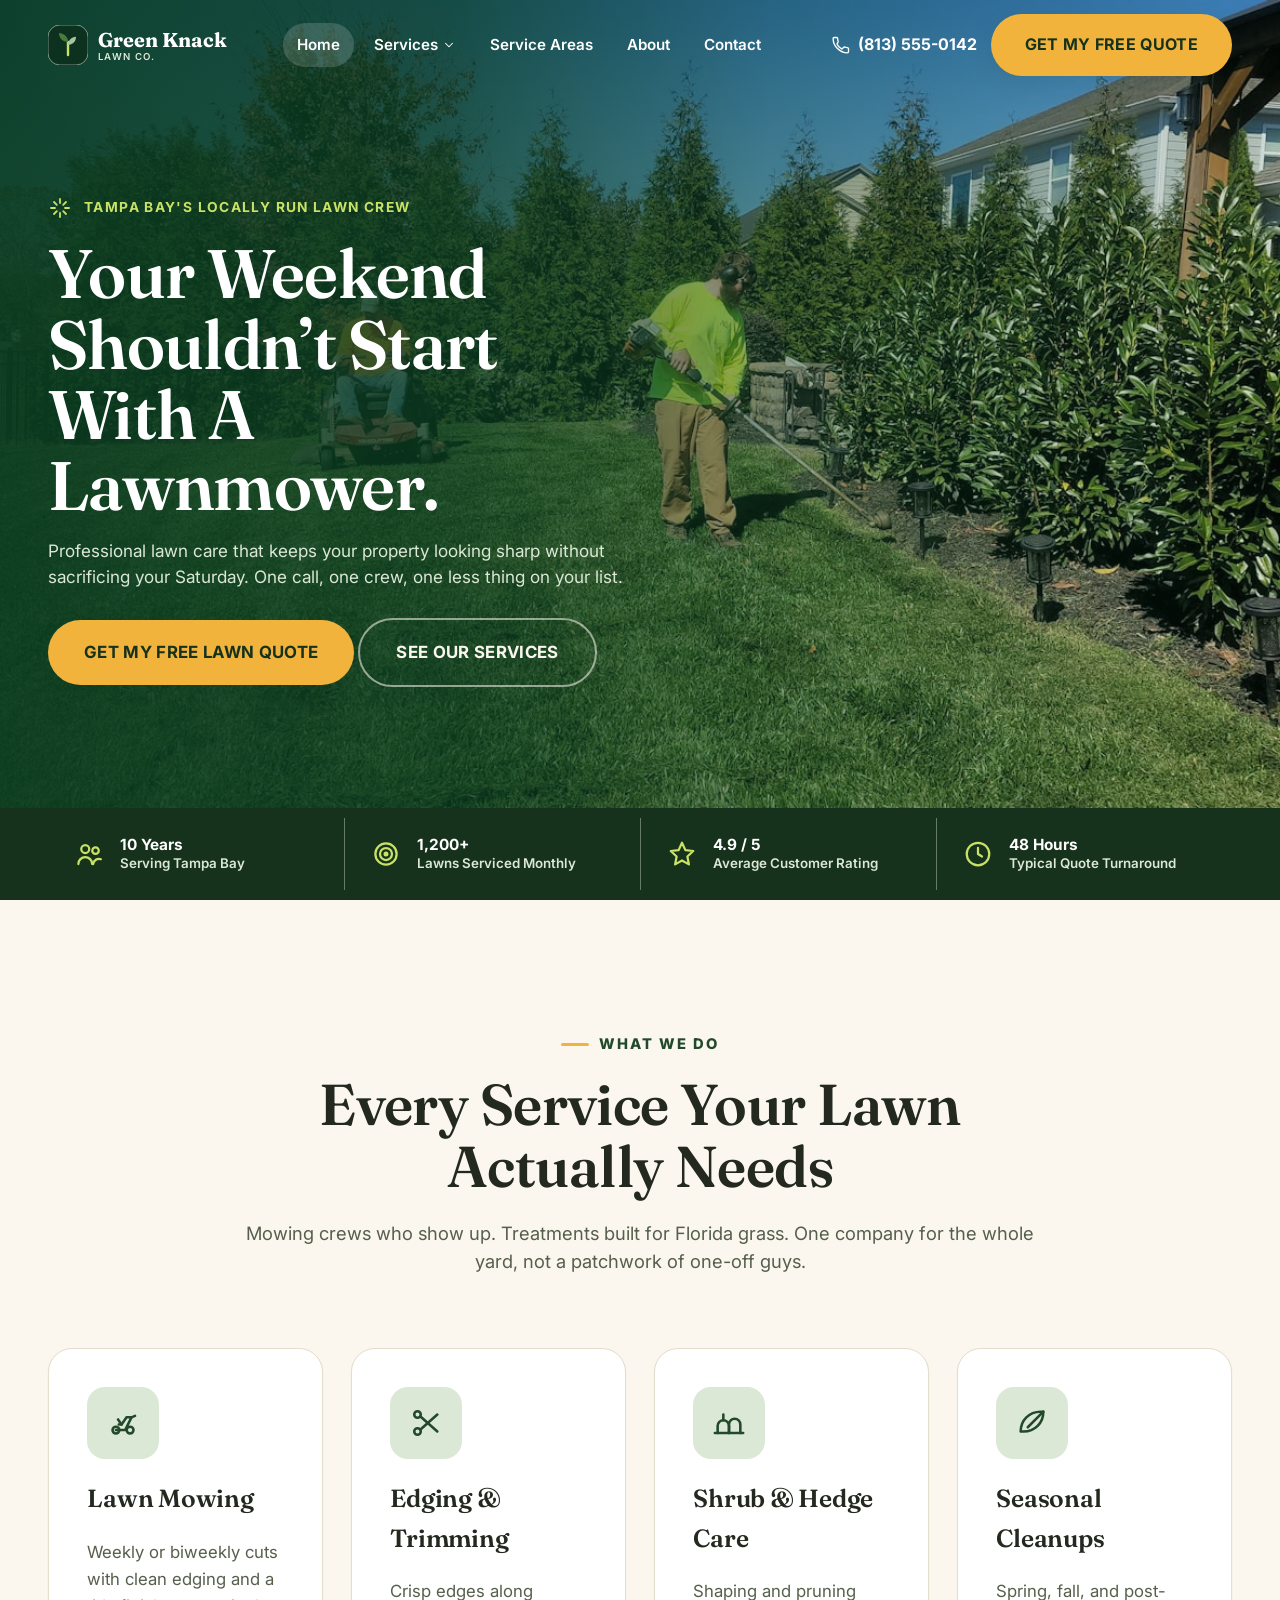
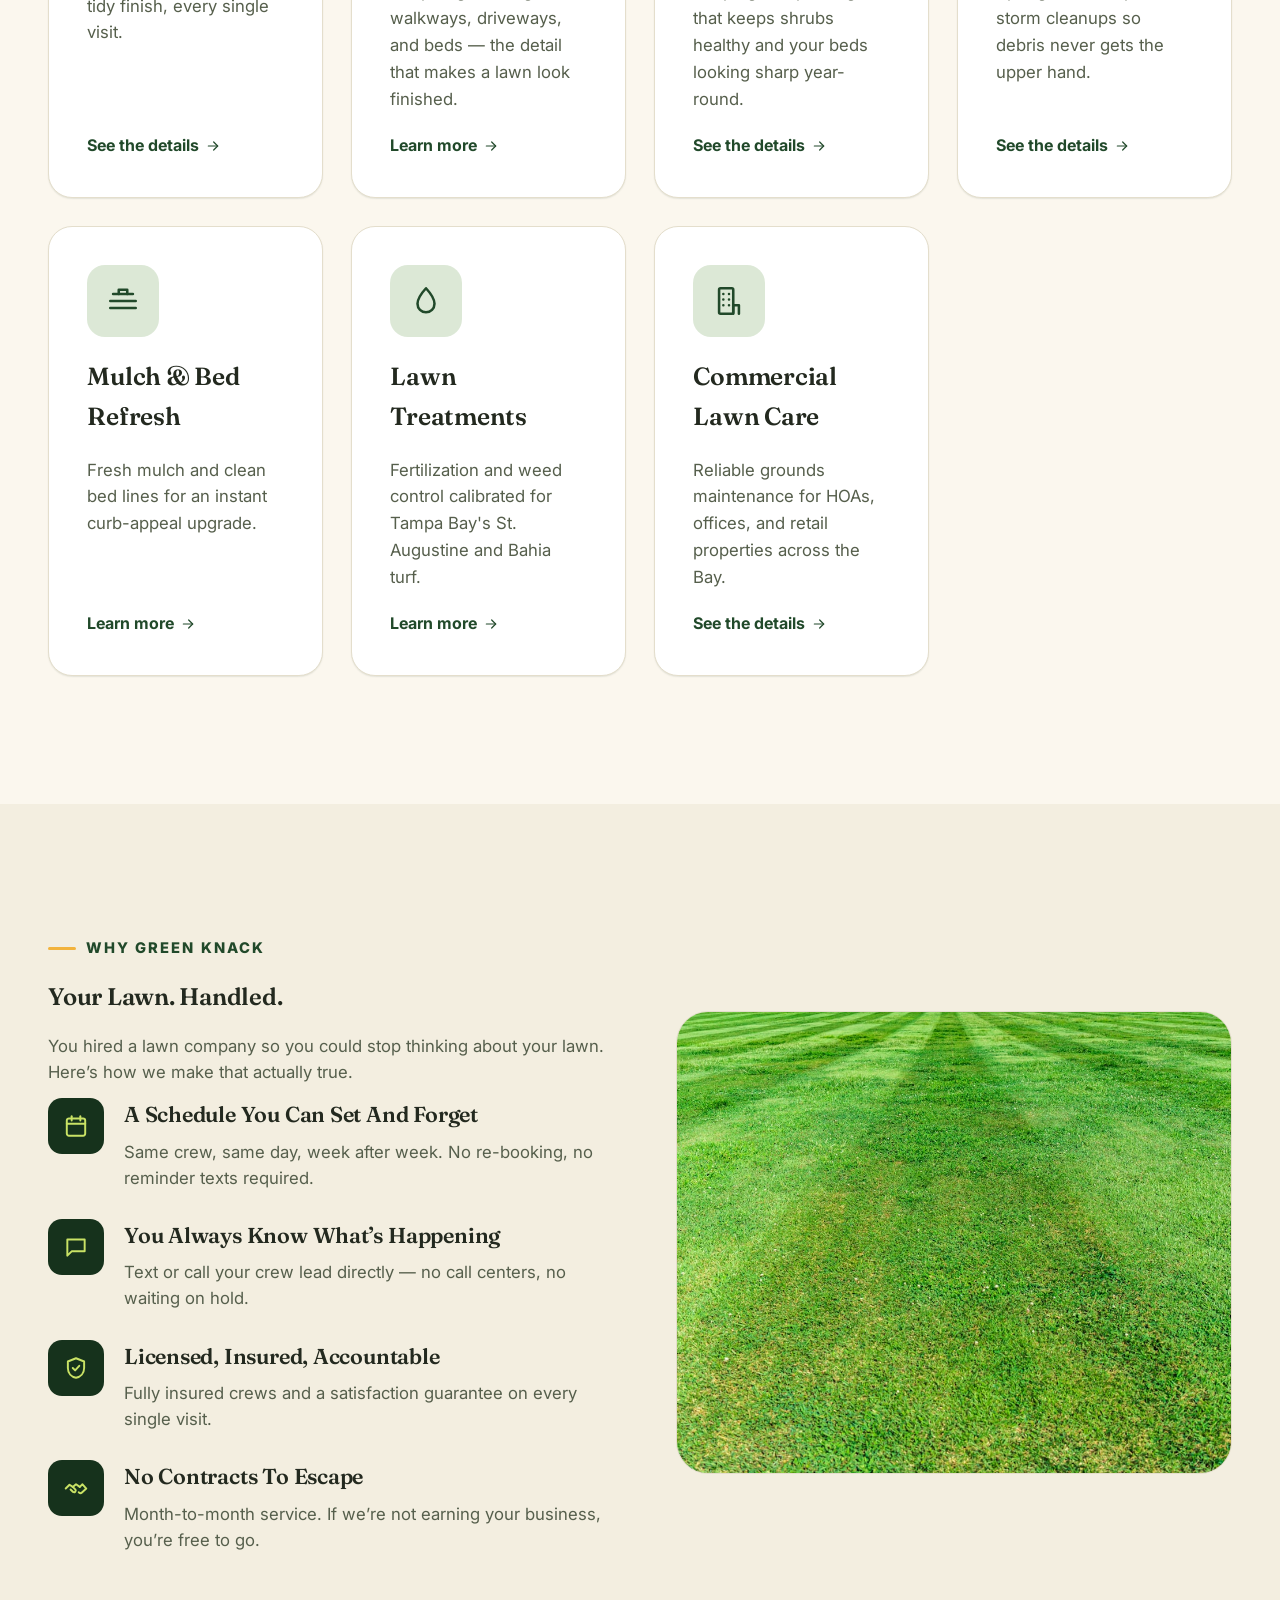
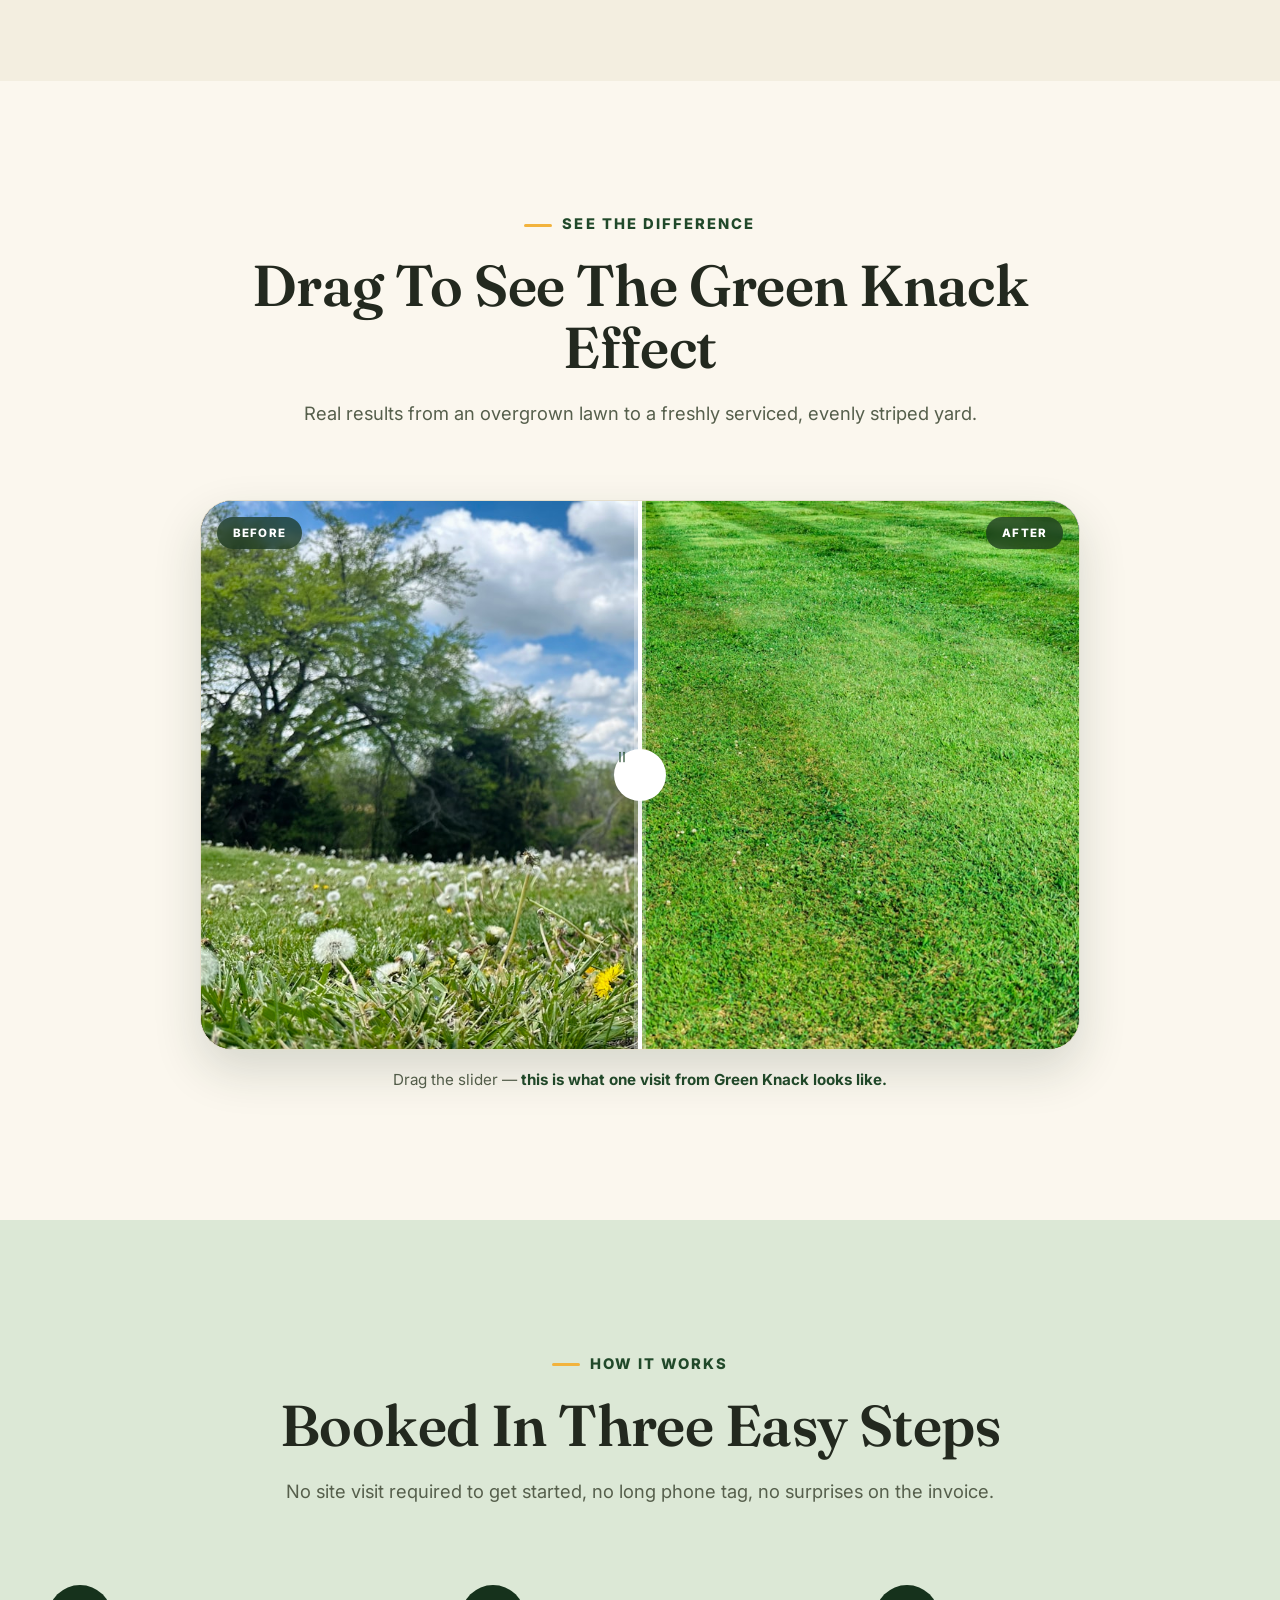
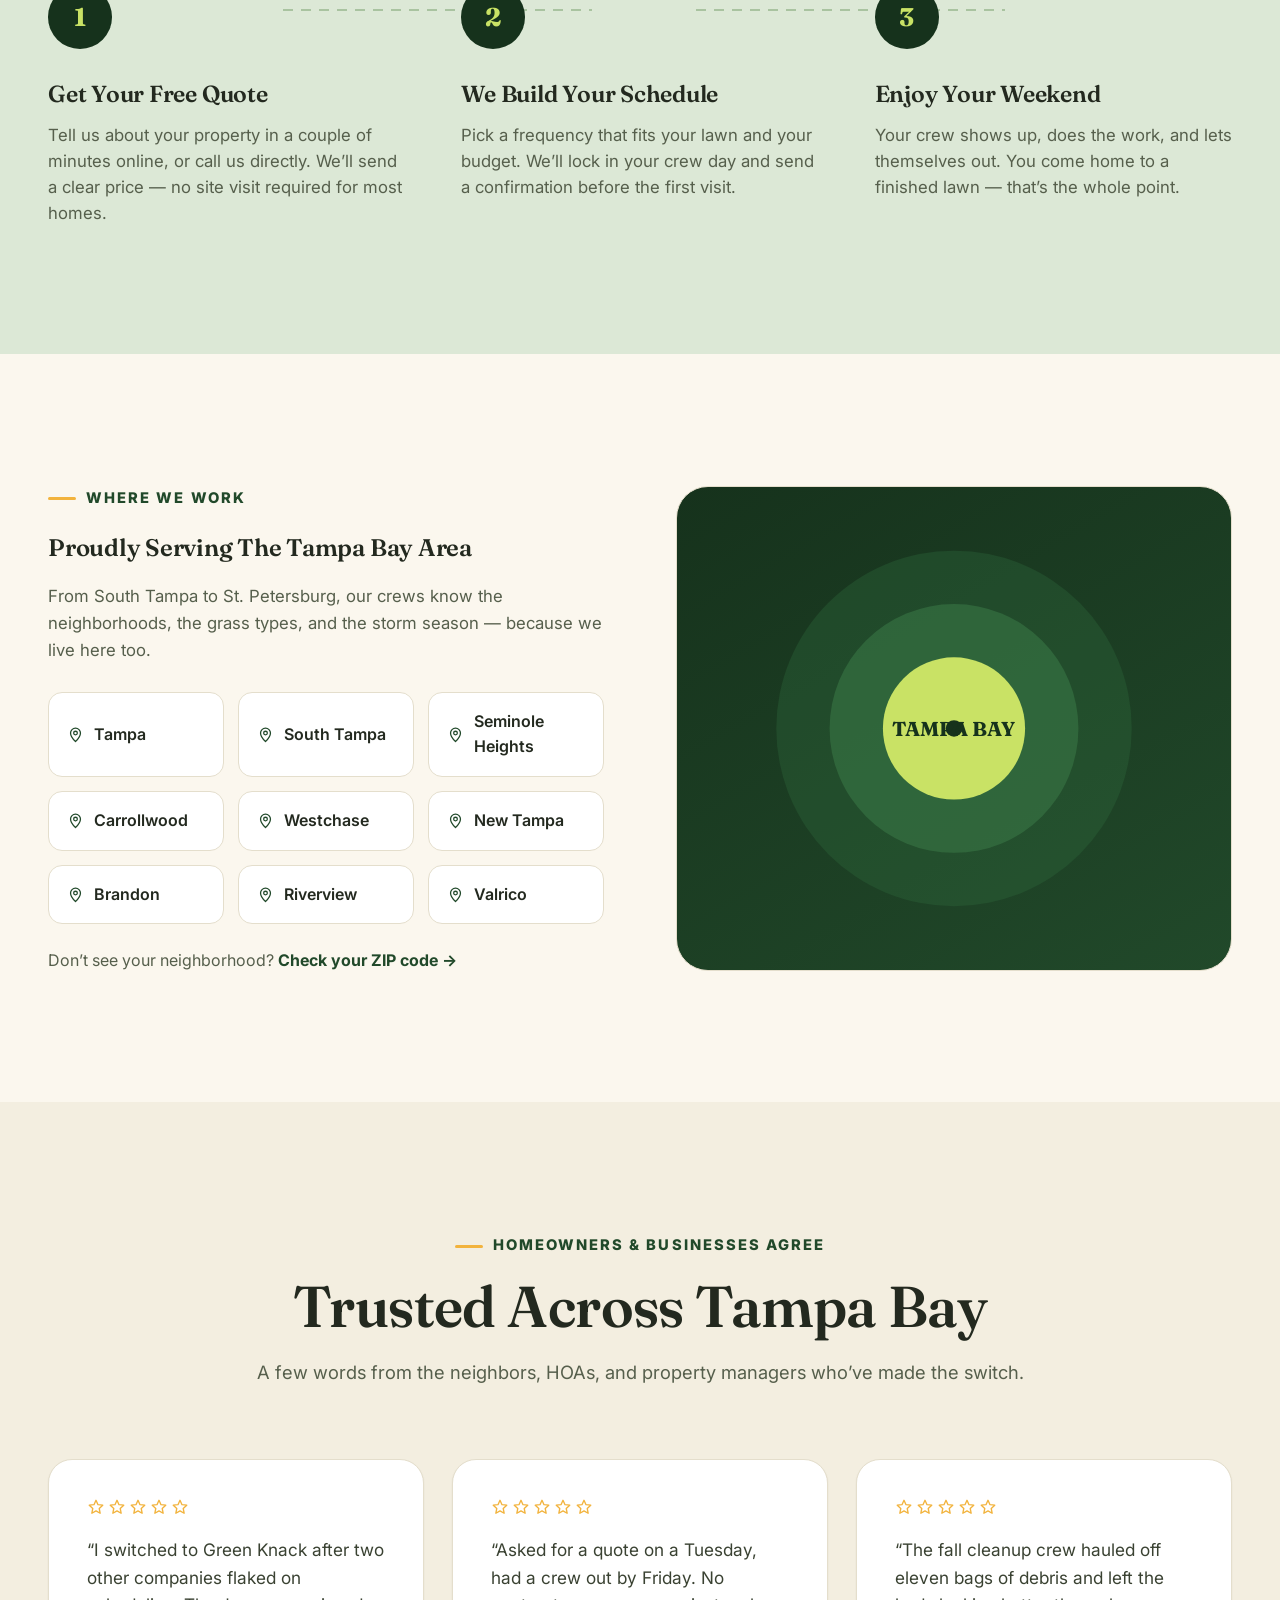
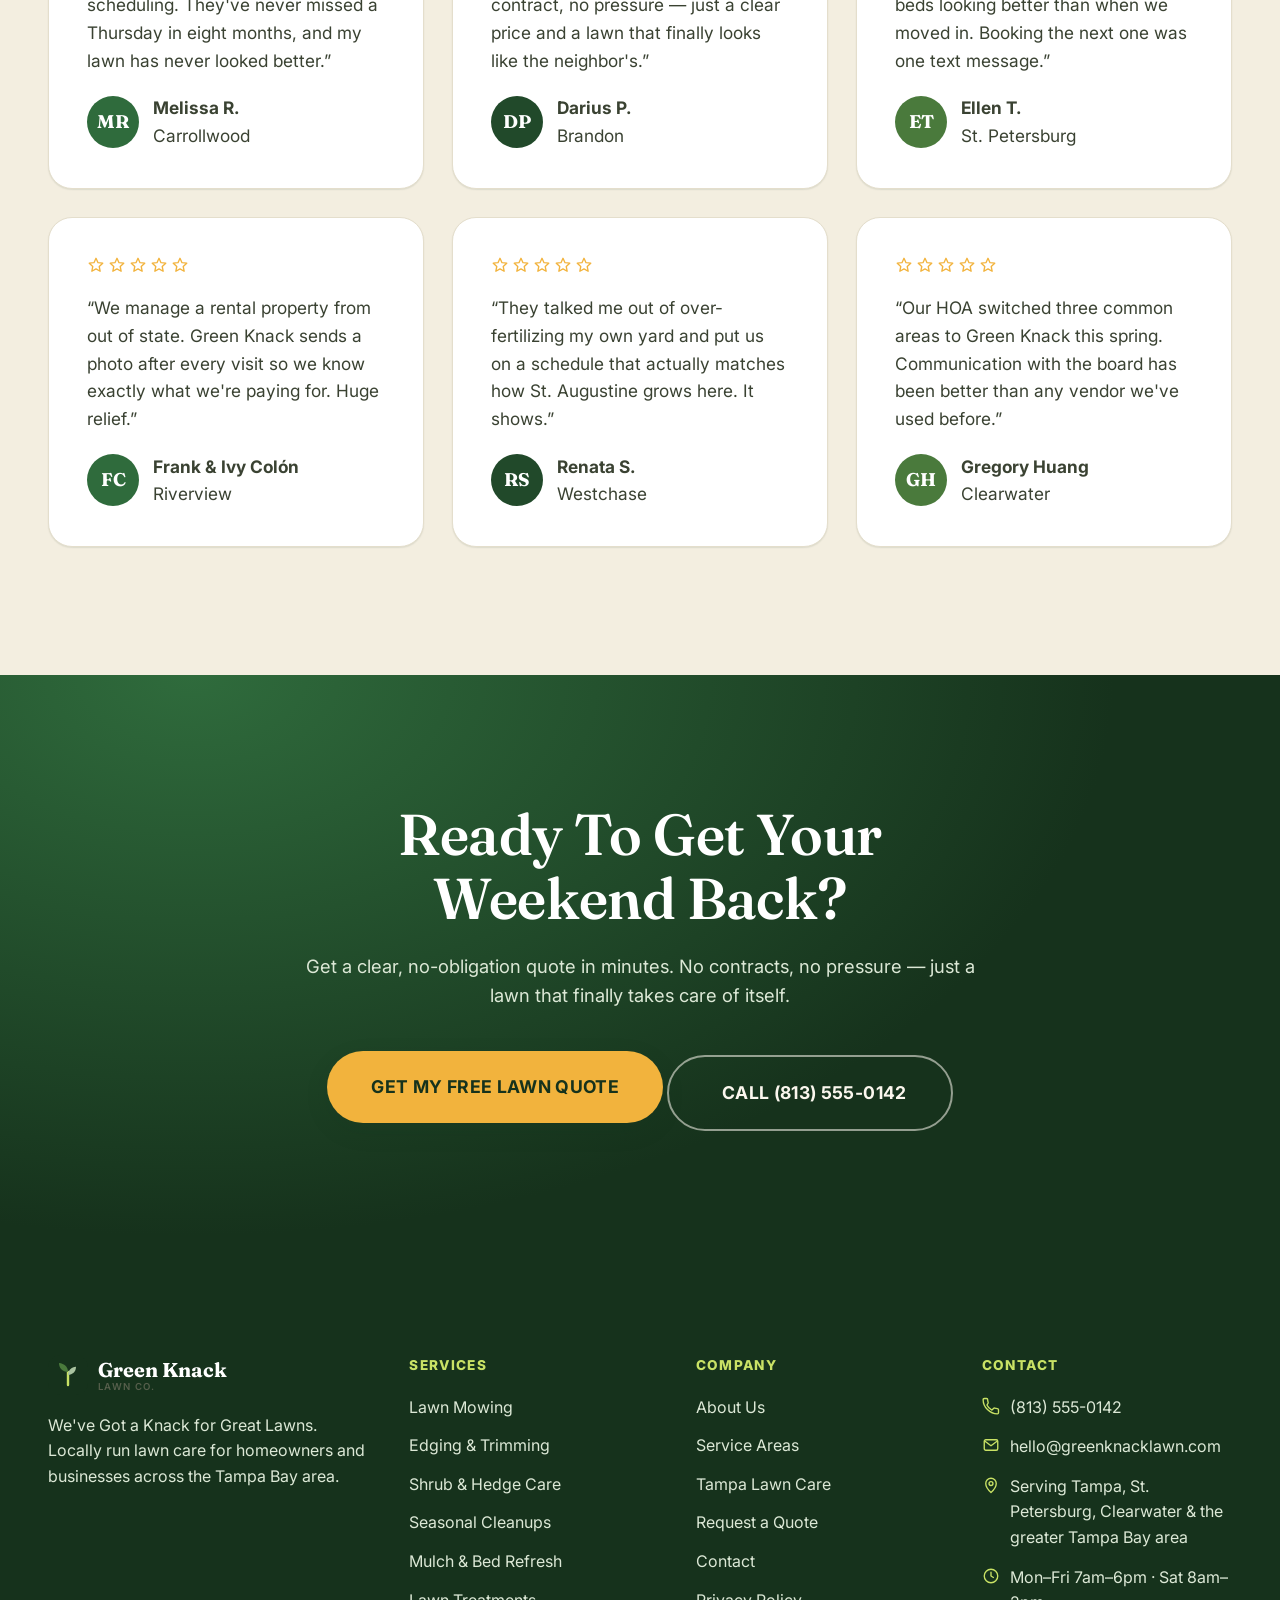
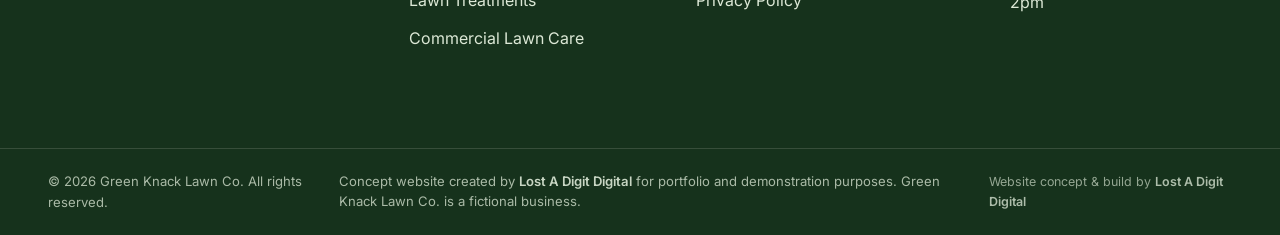
==== index.html @ 2e8d249c "Prepare Green Knack lawn service site for production Co-Authored-By: Claude Sonnet 5 <noreply@anthro" ====
<!doctype html>
<html lang="en">
<head>
<meta charset="UTF-8">
<meta name="viewport" content="width=device-width, initial-scale=1">
<title>Tampa Bay Lawn Care & Mowing Service | Green Knack Lawn Co.</title>
<meta name="description" content="Residential and commercial lawn care in Tampa Bay. Weekly mowing, hedge care, seasonal cleanups, and lawn treatments with no long-term contracts. Get a free quote today.">
<link rel="canonical" href="https://lawn-service.lostadigitdigital.com/">
<meta name="robots" content="index,follow">
<meta property="og:type" content="website">
<meta property="og:site_name" content="Green Knack Lawn Co.">
<meta property="og:title" content="Tampa Bay Lawn Care & Mowing Service | Green Knack Lawn Co.">
<meta property="og:description" content="Residential and commercial lawn care in Tampa Bay. Weekly mowing, hedge care, seasonal cleanups, and lawn treatments with no long-term contracts. Get a free quote today.">
<meta property="og:url" content="https://lawn-service.lostadigitdigital.com/">
<meta property="og:image" content="https://lawn-service.lostadigitdigital.com/images/og-cover.jpg">
<meta name="twitter:card" content="summary_large_image">
<meta name="twitter:title" content="Tampa Bay Lawn Care & Mowing Service | Green Knack Lawn Co.">
<meta name="twitter:description" content="Residential and commercial lawn care in Tampa Bay. Weekly mowing, hedge care, seasonal cleanups, and lawn treatments with no long-term contracts. Get a free quote today.">
<meta name="twitter:image" content="https://lawn-service.lostadigitdigital.com/images/og-cover.jpg">
<meta name="theme-color" content="#16321C">
<link rel="icon" href="/favicon.svg" type="image/svg+xml">
<link rel="apple-touch-icon" href="/images/apple-touch-icon.png">
<link rel="manifest" href="/manifest.json">
<link rel="preconnect" href="https://fonts.googleapis.com">
<link rel="preconnect" href="https://fonts.gstatic.com" crossorigin>
<link href="https://fonts.googleapis.com/css2?family=Fraunces:wght@500;600;700&family=Inter:wght@400;500;600;700;800&display=swap" rel="stylesheet">
<link rel="stylesheet" href="/css/styles.css">

<script type="application/ld+json">{"@context": "https://schema.org", "@type": "LocalBusiness", "@id": "https://lawn-service.lostadigitdigital.com/#business", "name": "Green Knack Lawn Co.", "description": "Residential and commercial lawn care serving the greater Tampa Bay, Florida area — mowing, hedge care, seasonal cleanups, and lawn treatments with no long-term contracts.", "url": "https://lawn-service.lostadigitdigital.com/", "telephone": "+18135550142", "email": "hello@greenknacklawn.com", "image": "https://lawn-service.lostadigitdigital.com/images/og-cover.jpg", "priceRange": "$$", "address": {"@type": "PostalAddress", "addressLocality": "Tampa", "addressRegion": "FL", "addressCountry": "US"}, "geo": {"@type": "GeoCoordinates", "latitude": 27.9506, "longitude": -82.4572}, "areaServed": [{"@type": "City", "name": "Tampa"}, {"@type": "City", "name": "South Tampa"}, {"@type": "City", "name": "Seminole Heights"}, {"@type": "City", "name": "Carrollwood"}, {"@type": "City", "name": "Westchase"}, {"@type": "City", "name": "New Tampa"}, {"@type": "City", "name": "Brandon"}, {"@type": "City", "name": "Riverview"}, {"@type": "City", "name": "Valrico"}, {"@type": "City", "name": "St. Petersburg"}, {"@type": "City", "name": "Clearwater"}, {"@type": "City", "name": "Wesley Chapel"}, {"@type": "City", "name": "Dunedin"}, {"@type": "City", "name": "Safety Harbor"}, {"@type": "City", "name": "Temple Terrace"}, {"@type": "City", "name": "Town 'n' Country"}], "openingHoursSpecification": [{"@type": "OpeningHoursSpecification", "dayOfWeek": ["Monday", "Tuesday", "Wednesday", "Thursday", "Friday"], "opens": "07:00", "closes": "18:00"}, {"@type": "OpeningHoursSpecification", "dayOfWeek": ["Saturday"], "opens": "08:00", "closes": "14:00"}], "sameAs": []}</script>
<script type="application/ld+json">{"@context": "https://schema.org", "@type": "FAQPage", "mainEntity": [{"@type": "Question", "name": "Do I have to sign a long-term contract?", "acceptedAnswer": {"@type": "Answer", "text": "No. Green Knack runs month-to-month for every residential plan. You can pause or cancel your service with 14 days' notice — no early-termination fees, no fine print."}}, {"@type": "Question", "name": "What's included in a standard mowing visit?", "acceptedAnswer": {"@type": "Answer", "text": "Every visit includes mowing at the correct height for your grass type, string trimming around obstacles, clean edging along hard surfaces, and blowing clippings off driveways, walkways, and patios before we leave."}}, {"@type": "Question", "name": "How does billing work?", "acceptedAnswer": {"@type": "Answer", "text": "Residential customers are billed monthly to a card or ACH on file, based on the visits completed that month. Commercial accounts can be set up on a standard net-30 invoice — just ask when you request a quote."}}, {"@type": "Question", "name": "What happens if it rains on my scheduled day?", "acceptedAnswer": {"@type": "Answer", "text": "We reschedule to the next available dry day, usually within 24–48 hours, and text you the updated date. You're never charged extra for weather delays."}}, {"@type": "Question", "name": "Do you bring your own equipment?", "acceptedAnswer": {"@type": "Answer", "text": "Yes — every crew runs commercial-grade mowers, trimmers, and blowers. You never need to provide gas, tools, or storage space."}}, {"@type": "Question", "name": "Are you licensed and insured?", "acceptedAnswer": {"@type": "Answer", "text": "Yes. Green Knack Lawn Co. carries general liability coverage and workers' compensation for every crew member, and documentation is available on request for HOAs and property managers."}}, {"@type": "Question", "name": "Which parts of Tampa Bay do you serve?", "acceptedAnswer": {"@type": "Answer", "text": "We currently service Tampa, St. Petersburg, Clearwater, Brandon, Riverview, Valrico, Wesley Chapel, and the surrounding neighborhoods. Enter your ZIP code on our service area page to check your address."}}, {"@type": "Question", "name": "Can I book a one-time cleanup without ongoing service?", "acceptedAnswer": {"@type": "Answer", "text": "Absolutely. Seasonal and storm cleanups are available as standalone visits — no recurring commitment required."}}]}</script>
</head>
<body class="has-sticky-cta">

<a class="skip-link" href="#main">Skip to main content</a>
<header class="site-header">
  <div class="container site-header__inner">
    <a class="brand" href="/">
      <svg class="brand__mark" viewBox="0 0 40 40" fill="none" aria-hidden="true"><rect width="40" height="40" rx="12" fill="#16321C"/><path d="M20 30V17" stroke="#C9E265" stroke-width="2.4" stroke-linecap="round"/><path d="M20 17c0-5.2-3.6-8.4-9-9 0 5.6 3.8 8.6 9 9Z" fill="#4A7A3C"/><path d="M20 20c0-4.8 3.4-7.7 8-8.3 0 5.1-3.6 7.9-8 8.3Z" fill="#A9C3A0"/></svg>
      <span class="brand__name">Green Knack<small>Lawn Co.</small></span>
    </a>
    <nav class="main-nav" aria-label="Primary">
      <ul><li><a class="nav-link" href="/" aria-current="page">Home</a></li><li class="has-dropdown"><a class="nav-link" href="/services/">Services <svg viewBox="0 0 24 24" fill="none" stroke="currentColor" stroke-width="1.8" stroke-linecap="round" stroke-linejoin="round" aria-hidden="true"><path d="m6 9 6 6 6-6"/></svg></a><div class="dropdown"><a href="/services/lawn-mowing/"><svg class="svg-mini" viewBox="0 0 24 24" fill="none" stroke="currentColor" stroke-width="1.8" stroke-linecap="round" stroke-linejoin="round" aria-hidden="true"><path d="m9 6 6 6-6 6"/></svg>Lawn Mowing</a><a href="/services/shrub-hedge-care/"><svg class="svg-mini" viewBox="0 0 24 24" fill="none" stroke="currentColor" stroke-width="1.8" stroke-linecap="round" stroke-linejoin="round" aria-hidden="true"><path d="m9 6 6 6-6 6"/></svg>Shrub & Hedge Care</a><a href="/services/seasonal-cleanup/"><svg class="svg-mini" viewBox="0 0 24 24" fill="none" stroke="currentColor" stroke-width="1.8" stroke-linecap="round" stroke-linejoin="round" aria-hidden="true"><path d="m9 6 6 6-6 6"/></svg>Seasonal Cleanups</a><a href="/services/commercial-lawn-care/"><svg class="svg-mini" viewBox="0 0 24 24" fill="none" stroke="currentColor" stroke-width="1.8" stroke-linecap="round" stroke-linejoin="round" aria-hidden="true"><path d="m9 6 6 6-6 6"/></svg>Commercial Lawn Care</a><a class="dropdown-all" href="/services/">All Services <svg viewBox="0 0 24 24" fill="none" stroke="currentColor" stroke-width="1.8" stroke-linecap="round" stroke-linejoin="round" aria-hidden="true"><path d="M5 12h14"/><path d="m13 6 6 6-6 6"/></svg></a></div></li><li><a class="nav-link" href="/service-areas/">Service Areas</a></li><li><a class="nav-link" href="/about/">About</a></li><li><a class="nav-link" href="/contact/">Contact</a></li></ul>
    </nav>
    <div class="header-cta">
      <a class="header-phone" href="tel:+18135550142"><svg viewBox="0 0 24 24" fill="none" stroke="currentColor" stroke-width="1.8" stroke-linecap="round" stroke-linejoin="round" aria-hidden="true"><path d="M6.6 10.8a13 13 0 0 0 6.6 6.6l2.2-2.2a1.5 1.5 0 0 1 1.5-.4c1.1.4 2.3.6 3.6.6a1.5 1.5 0 0 1 1.5 1.5V21a1.5 1.5 0 0 1-1.5 1.5C10.6 22.5 1.5 13.4 1.5 3.5A1.5 1.5 0 0 1 3 2h3.1a1.5 1.5 0 0 1 1.5 1.5c0 1.3.2 2.5.6 3.6a1.5 1.5 0 0 1-.4 1.5Z"/></svg> (813) 555-0142</a>
      <a class="btn btn-primary" href="/quote/">Get My Free Quote</a>
    </div>
    <button class="nav-toggle" data-nav-toggle type="button" aria-label="Open menu" aria-expanded="false">
      <svg class="icon-open" viewBox="0 0 24 24" fill="none" stroke="currentColor" stroke-width="1.8" stroke-linecap="round" stroke-linejoin="round" aria-hidden="true"><path d="M4 7h16"/><path d="M4 12h16"/><path d="M4 17h16"/></svg><svg class="icon-close" viewBox="0 0 24 24" fill="none" stroke="currentColor" stroke-width="1.8" stroke-linecap="round" stroke-linejoin="round" aria-hidden="true"><path d="m6 6 12 12"/><path d="m18 6-12 12"/></svg>
    </button>
  </div>
  <div class="mobile-nav" id="mobile-nav">
    <ul>
      <li><a class="nav-link" href="/">Home</a></li>
      <li class="mobile-has-sub">
        <div class="mobile-nav-row">
          <a class="nav-link" href="/services/">Services</a>
          <button class="mobile-sub-toggle" type="button" aria-expanded="false" aria-controls="mobile-sub-services" data-sub-toggle>
            <svg viewBox="0 0 24 24" fill="none" stroke="currentColor" stroke-width="1.8" stroke-linecap="round" stroke-linejoin="round" aria-hidden="true"><path d="m6 9 6 6 6-6"/></svg>
            <span class="visually-hidden">Toggle Services submenu</span>
          </button>
        </div>
        <div class="mobile-sub" id="mobile-sub-services"><div class="mobile-sub__inner"><a href="/services/lawn-mowing/">Lawn Mowing</a><a href="/services/shrub-hedge-care/">Shrub & Hedge Care</a><a href="/services/seasonal-cleanup/">Seasonal Cleanups</a><a href="/services/commercial-lawn-care/">Commercial Lawn Care</a></div></div>
      </li>
      <li><a class="nav-link" href="/service-areas/">Service Areas</a></li>
      <li><a class="nav-link" href="/about/">About</a></li>
      <li><a class="nav-link" href="/contact/">Contact</a></li>
    </ul>
    <div class="mobile-cta">
      <a class="header-phone" href="tel:+18135550142"><svg viewBox="0 0 24 24" fill="none" stroke="currentColor" stroke-width="1.8" stroke-linecap="round" stroke-linejoin="round" aria-hidden="true"><path d="M6.6 10.8a13 13 0 0 0 6.6 6.6l2.2-2.2a1.5 1.5 0 0 1 1.5-.4c1.1.4 2.3.6 3.6.6a1.5 1.5 0 0 1 1.5 1.5V21a1.5 1.5 0 0 1-1.5 1.5C10.6 22.5 1.5 13.4 1.5 3.5A1.5 1.5 0 0 1 3 2h3.1a1.5 1.5 0 0 1 1.5 1.5c0 1.3.2 2.5.6 3.6a1.5 1.5 0 0 1-.4 1.5Z"/></svg> (813) 555-0142</a>
      <a class="btn btn-primary btn-block" href="/quote/">Get My Free Quote</a>
    </div>
  </div>
</header>

<main id="main">

<section class="hero">
  <div class="hero-video-wrap" aria-hidden="true">
    <video class="hero__bg hero-video" autoplay muted loop playsinline preload="metadata" poster="/images/photos/hero-crew.jpg">
      <source src="/videos/lawn-crew-hero.mp4" type="video/mp4">
    </video>
    <img class="hero__bg hero-video-poster" src="/images/photos/hero-crew.jpg" width="1600" height="747" alt="Green Knack crew mowing and trimming a Tampa Bay backyard" loading="eager" fetchpriority="high" decoding="async">
  </div>
  <div class="hero__overlay" aria-hidden="true"></div>
  <div class="hero__content">
      <span class="hero__eyebrow"><svg viewBox="0 0 24 24" fill="none" stroke="currentColor" stroke-width="1.8" stroke-linecap="round" stroke-linejoin="round" aria-hidden="true"><path d="M12 3v4"/><path d="M12 17v4"/><path d="M3 12h4"/><path d="M17 12h4"/><path d="m6 6 2.8 2.8"/><path d="m15.2 15.2 2.8 2.8"/><path d="m18 6-2.8 2.8"/><path d="m8.8 15.2-2.8 2.8"/></svg> Tampa Bay's Locally Run Lawn Crew</span>
      <h1>Your Weekend Shouldn&rsquo;t Start With A Lawnmower.</h1>
      <p class="hero__lede">Professional lawn care that keeps your property looking sharp without sacrificing your Saturday. One call, one crew, one less thing on your list.</p>
      <div class="hero__ctas">
        <a class="btn btn-primary btn-lg" href="/quote/">Get My Free Lawn Quote</a>
        <a class="btn btn-secondary btn-lg" href="/services/">See Our Services</a>
      </div>
      <ul class="hero__trust">
        <li><svg viewBox="0 0 24 24" fill="none" stroke="currentColor" stroke-width="1.8" stroke-linecap="round" stroke-linejoin="round" aria-hidden="true"><circle cx="12" cy="12" r="9"/><path d="m8 12.5 2.7 2.7L16 9.5"/></svg> Local Crews</li>
        <li><svg viewBox="0 0 24 24" fill="none" stroke="currentColor" stroke-width="1.8" stroke-linecap="round" stroke-linejoin="round" aria-hidden="true"><circle cx="12" cy="12" r="9"/><path d="m8 12.5 2.7 2.7L16 9.5"/></svg> Easy Scheduling</li>
        <li><svg viewBox="0 0 24 24" fill="none" stroke="currentColor" stroke-width="1.8" stroke-linecap="round" stroke-linejoin="round" aria-hidden="true"><circle cx="12" cy="12" r="9"/><path d="m8 12.5 2.7 2.7L16 9.5"/></svg> No Long-Term Contracts</li>
      </ul>
  </div>
</section>

<section class="trust-strip">
  <div class="container trust-strip__inner">
    <div class="trust-strip__item"><svg viewBox="0 0 24 24" fill="none" stroke="currentColor" stroke-width="1.8" stroke-linecap="round" stroke-linejoin="round" aria-hidden="true"><circle cx="9" cy="8" r="3.2"/><path d="M3.5 20a5.5 5.5 0 0 1 11 0"/><circle cx="17.2" cy="9.3" r="2.6"/><path d="M15.3 20a4.7 4.7 0 0 1 6.2-3.8"/></svg> <span><strong>10 Years</strong>Serving Tampa Bay</span></div>
    <div class="trust-strip__item"><svg viewBox="0 0 24 24" fill="none" stroke="currentColor" stroke-width="1.8" stroke-linecap="round" stroke-linejoin="round" aria-hidden="true"><circle cx="12" cy="12" r="8.5"/><circle cx="12" cy="12" r="4.8"/><circle cx="12" cy="12" r="1.1" fill="currentColor"/></svg> <span><strong>1,200+</strong>Lawns Serviced Monthly</span></div>
    <div class="trust-strip__item"><svg viewBox="0 0 24 24" fill="none" stroke="currentColor" stroke-width="1.8" stroke-linecap="round" stroke-linejoin="round" aria-hidden="true"><path d="m12 3 2.7 5.9 6.3.7-4.7 4.4 1.2 6.3L12 17.2 6.5 20.3l1.2-6.3-4.7-4.4 6.3-.7Z"/></svg> <span><strong>4.9 / 5</strong>Average Customer Rating</span></div>
    <div class="trust-strip__item"><svg viewBox="0 0 24 24" fill="none" stroke="currentColor" stroke-width="1.8" stroke-linecap="round" stroke-linejoin="round" aria-hidden="true"><circle cx="12" cy="12" r="9"/><path d="M12 7v5l3.2 2"/></svg> <span><strong>48 Hours</strong>Typical Quote Turnaround</span></div>
  </div>
</section>

<section id="services">
  <div class="container-wide">
    <div class="section-head center">
      <span class="kicker">What We Do</span>
      <h2>Every Service Your Lawn Actually Needs</h2>
      <p>Mowing crews who show up. Treatments built for Florida grass. One company for the whole yard, not a patchwork of one-off guys.</p>
    </div>
    <div class="card-grid cols-4"><article class="service-card reveal">
  <div class="service-card__icon"><svg viewBox="0 0 24 24" fill="none" stroke="currentColor" stroke-width="1.8" stroke-linecap="round" stroke-linejoin="round" aria-hidden="true"><circle cx="7" cy="17" r="2.4"/><circle cx="17" cy="17" r="2.4"/><path d="M7 17h6.5L18 8h-3.5L11 13H9"/><path d="M18 8l2.5-1"/><path d="M11 13 8.5 9.5"/></svg></div>
  <h3>Lawn Mowing</h3>
  <p>Weekly or biweekly cuts with clean edging and a tidy finish, every single visit.</p>
  <a class="service-card__link" href="/services/lawn-mowing/">See the details <svg viewBox="0 0 24 24" fill="none" stroke="currentColor" stroke-width="1.8" stroke-linecap="round" stroke-linejoin="round" aria-hidden="true"><path d="M5 12h14"/><path d="m13 6 6 6-6 6"/></svg></a>
</article><article class="service-card reveal">
  <div class="service-card__icon"><svg viewBox="0 0 24 24" fill="none" stroke="currentColor" stroke-width="1.8" stroke-linecap="round" stroke-linejoin="round" aria-hidden="true"><circle cx="6" cy="6" r="2.3"/><circle cx="6" cy="18" r="2.3"/><path d="M8.1 7.4 20 18"/><path d="M20 6 8.1 16.6"/></svg></div>
  <h3>Edging & Trimming</h3>
  <p>Crisp edges along walkways, driveways, and beds — the detail that makes a lawn look finished.</p>
  <a class="service-card__link" href="/services/#edging-trimming">Learn more <svg viewBox="0 0 24 24" fill="none" stroke="currentColor" stroke-width="1.8" stroke-linecap="round" stroke-linejoin="round" aria-hidden="true"><path d="M5 12h14"/><path d="m13 6 6 6-6 6"/></svg></a>
</article><article class="service-card reveal">
  <div class="service-card__icon"><svg viewBox="0 0 24 24" fill="none" stroke="currentColor" stroke-width="1.8" stroke-linecap="round" stroke-linejoin="round" aria-hidden="true"><path d="M4 19v-5a4 4 0 0 1 4-4 4 4 0 0 1 4 4v5"/><path d="M12 19v-6a4 4 0 0 1 4-4 4 4 0 0 1 4 4v6"/><path d="M2 19h20"/><path d="M8 10V6"/></svg></div>
  <h3>Shrub & Hedge Care</h3>
  <p>Shaping and pruning that keeps shrubs healthy and your beds looking sharp year-round.</p>
  <a class="service-card__link" href="/services/shrub-hedge-care/">See the details <svg viewBox="0 0 24 24" fill="none" stroke="currentColor" stroke-width="1.8" stroke-linecap="round" stroke-linejoin="round" aria-hidden="true"><path d="M5 12h14"/><path d="m13 6 6 6-6 6"/></svg></a>
</article><article class="service-card reveal">
  <div class="service-card__icon"><svg viewBox="0 0 24 24" fill="none" stroke="currentColor" stroke-width="1.8" stroke-linecap="round" stroke-linejoin="round" aria-hidden="true"><path d="M20 4c0 8-6 14-14 14H4c0-8 6-14 14-14Z"/><path d="M9 15 20 4"/></svg></div>
  <h3>Seasonal Cleanups</h3>
  <p>Spring, fall, and post-storm cleanups so debris never gets the upper hand.</p>
  <a class="service-card__link" href="/services/seasonal-cleanup/">See the details <svg viewBox="0 0 24 24" fill="none" stroke="currentColor" stroke-width="1.8" stroke-linecap="round" stroke-linejoin="round" aria-hidden="true"><path d="M5 12h14"/><path d="m13 6 6 6-6 6"/></svg></a>
</article><article class="service-card reveal">
  <div class="service-card__icon"><svg viewBox="0 0 24 24" fill="none" stroke="currentColor" stroke-width="1.8" stroke-linecap="round" stroke-linejoin="round" aria-hidden="true"><path d="M3 17h18"/><path d="M3 12h18"/><path d="M5 7h14"/><path d="M9 7V4h6v3"/></svg></div>
  <h3>Mulch & Bed Refresh</h3>
  <p>Fresh mulch and clean bed lines for an instant curb-appeal upgrade.</p>
  <a class="service-card__link" href="/services/#mulch-bed-refresh">Learn more <svg viewBox="0 0 24 24" fill="none" stroke="currentColor" stroke-width="1.8" stroke-linecap="round" stroke-linejoin="round" aria-hidden="true"><path d="M5 12h14"/><path d="m13 6 6 6-6 6"/></svg></a>
</article><article class="service-card reveal">
  <div class="service-card__icon"><svg viewBox="0 0 24 24" fill="none" stroke="currentColor" stroke-width="1.8" stroke-linecap="round" stroke-linejoin="round" aria-hidden="true"><path d="M12 3s6 6.5 6 11a6 6 0 0 1-12 0c0-4.5 6-11 6-11Z"/></svg></div>
  <h3>Lawn Treatments</h3>
  <p>Fertilization and weed control calibrated for Tampa Bay's St. Augustine and Bahia turf.</p>
  <a class="service-card__link" href="/services/#lawn-treatments">Learn more <svg viewBox="0 0 24 24" fill="none" stroke="currentColor" stroke-width="1.8" stroke-linecap="round" stroke-linejoin="round" aria-hidden="true"><path d="M5 12h14"/><path d="m13 6 6 6-6 6"/></svg></a>
</article><article class="service-card reveal">
  <div class="service-card__icon"><svg viewBox="0 0 24 24" fill="none" stroke="currentColor" stroke-width="1.8" stroke-linecap="round" stroke-linejoin="round" aria-hidden="true"><rect x="5" y="3" width="10" height="18" rx="1"/><path d="M15 21v-6h4v6"/><path d="M8 7h.01M12 7h.01M8 11h.01M12 11h.01M8 15h.01M12 15h.01"/></svg></div>
  <h3>Commercial Lawn Care</h3>
  <p>Reliable grounds maintenance for HOAs, offices, and retail properties across the Bay.</p>
  <a class="service-card__link" href="/services/commercial-lawn-care/">See the details <svg viewBox="0 0 24 24" fill="none" stroke="currentColor" stroke-width="1.8" stroke-linecap="round" stroke-linejoin="round" aria-hidden="true"><path d="M5 12h14"/><path d="m13 6 6 6-6 6"/></svg></a>
</article></div>
  </div>
</section>

<section class="section-alt">
  <div class="container split">
    <div>
      <span class="kicker">Why Green Knack</span>
      <h2>Your Lawn. Handled.</h2>
      <p style="margin-top:16px;color:var(--ink-soft);font-size:1.05rem;">You hired a lawn company so you could stop thinking about your lawn. Here&rsquo;s how we make that actually true.</p>
      <div class="benefit-list">
        <div class="benefit-item reveal">
          <div class="benefit-item__icon"><svg viewBox="0 0 24 24" fill="none" stroke="currentColor" stroke-width="1.8" stroke-linecap="round" stroke-linejoin="round" aria-hidden="true"><rect x="3.5" y="5" width="17" height="16" rx="2"/><path d="M8 3v4"/><path d="M16 3v4"/><path d="M3.5 10h17"/></svg></div>
          <div><h3>A Schedule You Can Set And Forget</h3><p>Same crew, same day, week after week. No re-booking, no reminder texts required.</p></div>
        </div>
        <div class="benefit-item reveal">
          <div class="benefit-item__icon"><svg viewBox="0 0 24 24" fill="none" stroke="currentColor" stroke-width="1.8" stroke-linecap="round" stroke-linejoin="round" aria-hidden="true"><path d="M4 5h16v11H8l-4 4Z"/></svg></div>
          <div><h3>You Always Know What&rsquo;s Happening</h3><p>Text or call your crew lead directly &mdash; no call centers, no waiting on hold.</p></div>
        </div>
        <div class="benefit-item reveal">
          <div class="benefit-item__icon"><svg viewBox="0 0 24 24" fill="none" stroke="currentColor" stroke-width="1.8" stroke-linecap="round" stroke-linejoin="round" aria-hidden="true"><path d="M12 3 4.5 6v6c0 5 3.4 8.3 7.5 9 4.1-.7 7.5-4 7.5-9V6Z"/><path d="m9 12 2.2 2.2L15 10"/></svg></div>
          <div><h3>Licensed, Insured, Accountable</h3><p>Fully insured crews and a satisfaction guarantee on every single visit.</p></div>
        </div>
        <div class="benefit-item reveal">
          <div class="benefit-item__icon"><svg viewBox="0 0 24 24" fill="none" stroke="currentColor" stroke-width="1.8" stroke-linecap="round" stroke-linejoin="round" aria-hidden="true"><path d="M2.5 12.5 6 9l3 2 3-2.5L15.5 11"/><path d="m9 11 2.5 2.5a1.6 1.6 0 0 1-2.2 2.2L7 13.4"/><path d="M15.5 11 18 8.6l3.5 3.9-4 3.7a2 2 0 0 1-2.7 0l-.3-.3"/></svg></div>
          <div><h3>No Contracts To Escape</h3><p>Month-to-month service. If we&rsquo;re not earning your business, you&rsquo;re free to go.</p></div>
        </div>
      </div>
    </div>
    <div class="art-panel art-panel--photo reveal"><img src="/images/photos/lawn-stripes.jpg" width="1200" height="800" alt="Freshly mowed lawn with crisp, even stripes" loading="lazy" decoding="async"></div>
  </div>
</section>

<section>
  <div class="container">
    <div class="section-head center">
      <span class="kicker">See The Difference</span>
      <h2>Drag To See The Green Knack Effect</h2>
      <p>Real results from an overgrown lawn to a freshly serviced, evenly striped yard.</p>
    </div>
    <div class="ba-wrap reveal">
      <div class="ba-slider" data-ba-slider>
        <div class="ba-layer ba-before"><img src="/images/photos/before-lawn.jpg" alt="An overgrown, weedy lawn before Green Knack service" loading="lazy" decoding="async"></div>
        <div class="ba-layer ba-after"><img src="/images/photos/lawn-stripes.jpg" alt="A lush, evenly striped lawn after Green Knack service" loading="lazy" decoding="async"></div>
        <span class="ba-tag ba-tag-before">Before</span>
        <span class="ba-tag ba-tag-after">After</span>
        <div class="ba-handle"><div class="ba-handle__grip"><svg viewBox="0 0 24 24" fill="none" stroke="currentColor" stroke-width="1.8" stroke-linecap="round" stroke-linejoin="round" aria-hidden="true"><path d="M9 5v14"/><path d="M15 5v14"/></svg></div></div>
        <input class="ba-range" type="range" min="0" max="100" value="50" aria-label="Drag to compare before and after lawn service">
      </div>
      <p class="ba-caption">Drag the slider &mdash; <strong>this is what one visit from Green Knack looks like.</strong></p>
    </div>
  </div>
</section>

<section class="section-sage">
  <div class="container">
    <div class="section-head center">
      <span class="kicker">How It Works</span>
      <h2>Booked In Three Easy Steps</h2>
      <p>No site visit required to get started, no long phone tag, no surprises on the invoice.</p>
    </div>
    <div class="steps">
      <div class="step reveal">
        <div class="step__num">1</div>
        <h3>Get Your Free Quote</h3>
        <p>Tell us about your property in a couple of minutes online, or call us directly. We&rsquo;ll send a clear price &mdash; no site visit required for most homes.</p>
      </div>
      <div class="step reveal">
        <div class="step__num">2</div>
        <h3>We Build Your Schedule</h3>
        <p>Pick a frequency that fits your lawn and your budget. We&rsquo;ll lock in your crew day and send a confirmation before the first visit.</p>
      </div>
      <div class="step reveal">
        <div class="step__num">3</div>
        <h3>Enjoy Your Weekend</h3>
        <p>Your crew shows up, does the work, and lets themselves out. You come home to a finished lawn &mdash; that&rsquo;s the whole point.</p>
      </div>
    </div>
  </div>
</section>

<section>
  <div class="container area-layout">
    <div>
      <span class="kicker">Where We Work</span>
      <h2>Proudly Serving The Tampa Bay Area</h2>
      <p style="margin-top:16px;color:var(--ink-soft);font-size:1.05rem;">From South Tampa to St. Petersburg, our crews know the neighborhoods, the grass types, and the storm season &mdash; because we live here too.</p>
      <div class="area-list"><div class="area-chip"><svg viewBox="0 0 24 24" fill="none" stroke="currentColor" stroke-width="1.8" stroke-linecap="round" stroke-linejoin="round" aria-hidden="true"><path d="M12 22s7-6.4 7-12a7 7 0 1 0-14 0c0 5.6 7 12 7 12Z"/><circle cx="12" cy="10" r="2.6"/></svg> Tampa</div><div class="area-chip"><svg viewBox="0 0 24 24" fill="none" stroke="currentColor" stroke-width="1.8" stroke-linecap="round" stroke-linejoin="round" aria-hidden="true"><path d="M12 22s7-6.4 7-12a7 7 0 1 0-14 0c0 5.6 7 12 7 12Z"/><circle cx="12" cy="10" r="2.6"/></svg> South Tampa</div><div class="area-chip"><svg viewBox="0 0 24 24" fill="none" stroke="currentColor" stroke-width="1.8" stroke-linecap="round" stroke-linejoin="round" aria-hidden="true"><path d="M12 22s7-6.4 7-12a7 7 0 1 0-14 0c0 5.6 7 12 7 12Z"/><circle cx="12" cy="10" r="2.6"/></svg> Seminole Heights</div><div class="area-chip"><svg viewBox="0 0 24 24" fill="none" stroke="currentColor" stroke-width="1.8" stroke-linecap="round" stroke-linejoin="round" aria-hidden="true"><path d="M12 22s7-6.4 7-12a7 7 0 1 0-14 0c0 5.6 7 12 7 12Z"/><circle cx="12" cy="10" r="2.6"/></svg> Carrollwood</div><div class="area-chip"><svg viewBox="0 0 24 24" fill="none" stroke="currentColor" stroke-width="1.8" stroke-linecap="round" stroke-linejoin="round" aria-hidden="true"><path d="M12 22s7-6.4 7-12a7 7 0 1 0-14 0c0 5.6 7 12 7 12Z"/><circle cx="12" cy="10" r="2.6"/></svg> Westchase</div><div class="area-chip"><svg viewBox="0 0 24 24" fill="none" stroke="currentColor" stroke-width="1.8" stroke-linecap="round" stroke-linejoin="round" aria-hidden="true"><path d="M12 22s7-6.4 7-12a7 7 0 1 0-14 0c0 5.6 7 12 7 12Z"/><circle cx="12" cy="10" r="2.6"/></svg> New Tampa</div><div class="area-chip"><svg viewBox="0 0 24 24" fill="none" stroke="currentColor" stroke-width="1.8" stroke-linecap="round" stroke-linejoin="round" aria-hidden="true"><path d="M12 22s7-6.4 7-12a7 7 0 1 0-14 0c0 5.6 7 12 7 12Z"/><circle cx="12" cy="10" r="2.6"/></svg> Brandon</div><div class="area-chip"><svg viewBox="0 0 24 24" fill="none" stroke="currentColor" stroke-width="1.8" stroke-linecap="round" stroke-linejoin="round" aria-hidden="true"><path d="M12 22s7-6.4 7-12a7 7 0 1 0-14 0c0 5.6 7 12 7 12Z"/><circle cx="12" cy="10" r="2.6"/></svg> Riverview</div><div class="area-chip"><svg viewBox="0 0 24 24" fill="none" stroke="currentColor" stroke-width="1.8" stroke-linecap="round" stroke-linejoin="round" aria-hidden="true"><path d="M12 22s7-6.4 7-12a7 7 0 1 0-14 0c0 5.6 7 12 7 12Z"/><circle cx="12" cy="10" r="2.6"/></svg> Valrico</div></div>
      <p class="area-note">Don&rsquo;t see your neighborhood? <a href="/service-areas/" style="color:var(--gk-green-dark);font-weight:700;">Check your ZIP code &rarr;</a></p>
    </div>
    <div class="art-panel reveal" style="background:linear-gradient(150deg,var(--gk-green-deep),var(--gk-green-dark));">
      <svg viewBox="0 0 400 340" fill="none" aria-hidden="true">
        <circle cx="200" cy="170" r="150" fill="#2F6B3C" opacity="0.35"/>
        <circle cx="200" cy="170" r="105" fill="#3B7B47" opacity="0.55"/>
        <circle cx="200" cy="170" r="60" fill="#C9E265"/>
        <g fill="#16321C" font-family="Inter, sans-serif" font-weight="700" font-size="15">
          <circle cx="200" cy="170" r="7" fill="#16321C"/>
        </g>
        <text x="200" y="176" text-anchor="middle" font-family="Fraunces, serif" font-weight="700" font-size="17" fill="#16321C">TAMPA BAY</text>
      </svg>
    </div>
  </div>
</section>

<section class="section-alt">
  <div class="container-wide">
    <div class="section-head center">
      <span class="kicker">Homeowners &amp; Businesses Agree</span>
      <h2>Trusted Across Tampa Bay</h2>
      <p>A few words from the neighbors, HOAs, and property managers who&rsquo;ve made the switch.</p>
    </div>
    <div class="testi-grid cols-3"><article class="testi-card reveal"><div class="testi-stars" aria-label="5 out of 5 stars"><svg viewBox="0 0 24 24" fill="none" stroke="currentColor" stroke-width="1.8" stroke-linecap="round" stroke-linejoin="round" aria-hidden="true"><path d="m12 3 2.7 5.9 6.3.7-4.7 4.4 1.2 6.3L12 17.2 6.5 20.3l1.2-6.3-4.7-4.4 6.3-.7Z"/></svg><svg viewBox="0 0 24 24" fill="none" stroke="currentColor" stroke-width="1.8" stroke-linecap="round" stroke-linejoin="round" aria-hidden="true"><path d="m12 3 2.7 5.9 6.3.7-4.7 4.4 1.2 6.3L12 17.2 6.5 20.3l1.2-6.3-4.7-4.4 6.3-.7Z"/></svg><svg viewBox="0 0 24 24" fill="none" stroke="currentColor" stroke-width="1.8" stroke-linecap="round" stroke-linejoin="round" aria-hidden="true"><path d="m12 3 2.7 5.9 6.3.7-4.7 4.4 1.2 6.3L12 17.2 6.5 20.3l1.2-6.3-4.7-4.4 6.3-.7Z"/></svg><svg viewBox="0 0 24 24" fill="none" stroke="currentColor" stroke-width="1.8" stroke-linecap="round" stroke-linejoin="round" aria-hidden="true"><path d="m12 3 2.7 5.9 6.3.7-4.7 4.4 1.2 6.3L12 17.2 6.5 20.3l1.2-6.3-4.7-4.4 6.3-.7Z"/></svg><svg viewBox="0 0 24 24" fill="none" stroke="currentColor" stroke-width="1.8" stroke-linecap="round" stroke-linejoin="round" aria-hidden="true"><path d="m12 3 2.7 5.9 6.3.7-4.7 4.4 1.2 6.3L12 17.2 6.5 20.3l1.2-6.3-4.7-4.4 6.3-.7Z"/></svg></div><p>&ldquo;I switched to Green Knack after two other companies flaked on scheduling. They've never missed a Thursday in eight months, and my lawn has never looked better.&rdquo;</p><div class="testi-person"><div class="testi-avatar" style="background:#2F6B3C">MR</div><div><p class="testi-name">Melissa R.</p><p class="testi-loc">Carrollwood</p></div></div></article><article class="testi-card reveal"><div class="testi-stars" aria-label="5 out of 5 stars"><svg viewBox="0 0 24 24" fill="none" stroke="currentColor" stroke-width="1.8" stroke-linecap="round" stroke-linejoin="round" aria-hidden="true"><path d="m12 3 2.7 5.9 6.3.7-4.7 4.4 1.2 6.3L12 17.2 6.5 20.3l1.2-6.3-4.7-4.4 6.3-.7Z"/></svg><svg viewBox="0 0 24 24" fill="none" stroke="currentColor" stroke-width="1.8" stroke-linecap="round" stroke-linejoin="round" aria-hidden="true"><path d="m12 3 2.7 5.9 6.3.7-4.7 4.4 1.2 6.3L12 17.2 6.5 20.3l1.2-6.3-4.7-4.4 6.3-.7Z"/></svg><svg viewBox="0 0 24 24" fill="none" stroke="currentColor" stroke-width="1.8" stroke-linecap="round" stroke-linejoin="round" aria-hidden="true"><path d="m12 3 2.7 5.9 6.3.7-4.7 4.4 1.2 6.3L12 17.2 6.5 20.3l1.2-6.3-4.7-4.4 6.3-.7Z"/></svg><svg viewBox="0 0 24 24" fill="none" stroke="currentColor" stroke-width="1.8" stroke-linecap="round" stroke-linejoin="round" aria-hidden="true"><path d="m12 3 2.7 5.9 6.3.7-4.7 4.4 1.2 6.3L12 17.2 6.5 20.3l1.2-6.3-4.7-4.4 6.3-.7Z"/></svg><svg viewBox="0 0 24 24" fill="none" stroke="currentColor" stroke-width="1.8" stroke-linecap="round" stroke-linejoin="round" aria-hidden="true"><path d="m12 3 2.7 5.9 6.3.7-4.7 4.4 1.2 6.3L12 17.2 6.5 20.3l1.2-6.3-4.7-4.4 6.3-.7Z"/></svg></div><p>&ldquo;Asked for a quote on a Tuesday, had a crew out by Friday. No contract, no pressure — just a clear price and a lawn that finally looks like the neighbor's.&rdquo;</p><div class="testi-person"><div class="testi-avatar" style="background:#21492A">DP</div><div><p class="testi-name">Darius P.</p><p class="testi-loc">Brandon</p></div></div></article><article class="testi-card reveal"><div class="testi-stars" aria-label="5 out of 5 stars"><svg viewBox="0 0 24 24" fill="none" stroke="currentColor" stroke-width="1.8" stroke-linecap="round" stroke-linejoin="round" aria-hidden="true"><path d="m12 3 2.7 5.9 6.3.7-4.7 4.4 1.2 6.3L12 17.2 6.5 20.3l1.2-6.3-4.7-4.4 6.3-.7Z"/></svg><svg viewBox="0 0 24 24" fill="none" stroke="currentColor" stroke-width="1.8" stroke-linecap="round" stroke-linejoin="round" aria-hidden="true"><path d="m12 3 2.7 5.9 6.3.7-4.7 4.4 1.2 6.3L12 17.2 6.5 20.3l1.2-6.3-4.7-4.4 6.3-.7Z"/></svg><svg viewBox="0 0 24 24" fill="none" stroke="currentColor" stroke-width="1.8" stroke-linecap="round" stroke-linejoin="round" aria-hidden="true"><path d="m12 3 2.7 5.9 6.3.7-4.7 4.4 1.2 6.3L12 17.2 6.5 20.3l1.2-6.3-4.7-4.4 6.3-.7Z"/></svg><svg viewBox="0 0 24 24" fill="none" stroke="currentColor" stroke-width="1.8" stroke-linecap="round" stroke-linejoin="round" aria-hidden="true"><path d="m12 3 2.7 5.9 6.3.7-4.7 4.4 1.2 6.3L12 17.2 6.5 20.3l1.2-6.3-4.7-4.4 6.3-.7Z"/></svg><svg viewBox="0 0 24 24" fill="none" stroke="currentColor" stroke-width="1.8" stroke-linecap="round" stroke-linejoin="round" aria-hidden="true"><path d="m12 3 2.7 5.9 6.3.7-4.7 4.4 1.2 6.3L12 17.2 6.5 20.3l1.2-6.3-4.7-4.4 6.3-.7Z"/></svg></div><p>&ldquo;The fall cleanup crew hauled off eleven bags of debris and left the beds looking better than when we moved in. Booking the next one was one text message.&rdquo;</p><div class="testi-person"><div class="testi-avatar" style="background:#4A7A3C">ET</div><div><p class="testi-name">Ellen T.</p><p class="testi-loc">St. Petersburg</p></div></div></article><article class="testi-card reveal"><div class="testi-stars" aria-label="5 out of 5 stars"><svg viewBox="0 0 24 24" fill="none" stroke="currentColor" stroke-width="1.8" stroke-linecap="round" stroke-linejoin="round" aria-hidden="true"><path d="m12 3 2.7 5.9 6.3.7-4.7 4.4 1.2 6.3L12 17.2 6.5 20.3l1.2-6.3-4.7-4.4 6.3-.7Z"/></svg><svg viewBox="0 0 24 24" fill="none" stroke="currentColor" stroke-width="1.8" stroke-linecap="round" stroke-linejoin="round" aria-hidden="true"><path d="m12 3 2.7 5.9 6.3.7-4.7 4.4 1.2 6.3L12 17.2 6.5 20.3l1.2-6.3-4.7-4.4 6.3-.7Z"/></svg><svg viewBox="0 0 24 24" fill="none" stroke="currentColor" stroke-width="1.8" stroke-linecap="round" stroke-linejoin="round" aria-hidden="true"><path d="m12 3 2.7 5.9 6.3.7-4.7 4.4 1.2 6.3L12 17.2 6.5 20.3l1.2-6.3-4.7-4.4 6.3-.7Z"/></svg><svg viewBox="0 0 24 24" fill="none" stroke="currentColor" stroke-width="1.8" stroke-linecap="round" stroke-linejoin="round" aria-hidden="true"><path d="m12 3 2.7 5.9 6.3.7-4.7 4.4 1.2 6.3L12 17.2 6.5 20.3l1.2-6.3-4.7-4.4 6.3-.7Z"/></svg><svg viewBox="0 0 24 24" fill="none" stroke="currentColor" stroke-width="1.8" stroke-linecap="round" stroke-linejoin="round" aria-hidden="true"><path d="m12 3 2.7 5.9 6.3.7-4.7 4.4 1.2 6.3L12 17.2 6.5 20.3l1.2-6.3-4.7-4.4 6.3-.7Z"/></svg></div><p>&ldquo;We manage a rental property from out of state. Green Knack sends a photo after every visit so we know exactly what we're paying for. Huge relief.&rdquo;</p><div class="testi-person"><div class="testi-avatar" style="background:#2F6B3C">FC</div><div><p class="testi-name">Frank & Ivy Colón</p><p class="testi-loc">Riverview</p></div></div></article><article class="testi-card reveal"><div class="testi-stars" aria-label="5 out of 5 stars"><svg viewBox="0 0 24 24" fill="none" stroke="currentColor" stroke-width="1.8" stroke-linecap="round" stroke-linejoin="round" aria-hidden="true"><path d="m12 3 2.7 5.9 6.3.7-4.7 4.4 1.2 6.3L12 17.2 6.5 20.3l1.2-6.3-4.7-4.4 6.3-.7Z"/></svg><svg viewBox="0 0 24 24" fill="none" stroke="currentColor" stroke-width="1.8" stroke-linecap="round" stroke-linejoin="round" aria-hidden="true"><path d="m12 3 2.7 5.9 6.3.7-4.7 4.4 1.2 6.3L12 17.2 6.5 20.3l1.2-6.3-4.7-4.4 6.3-.7Z"/></svg><svg viewBox="0 0 24 24" fill="none" stroke="currentColor" stroke-width="1.8" stroke-linecap="round" stroke-linejoin="round" aria-hidden="true"><path d="m12 3 2.7 5.9 6.3.7-4.7 4.4 1.2 6.3L12 17.2 6.5 20.3l1.2-6.3-4.7-4.4 6.3-.7Z"/></svg><svg viewBox="0 0 24 24" fill="none" stroke="currentColor" stroke-width="1.8" stroke-linecap="round" stroke-linejoin="round" aria-hidden="true"><path d="m12 3 2.7 5.9 6.3.7-4.7 4.4 1.2 6.3L12 17.2 6.5 20.3l1.2-6.3-4.7-4.4 6.3-.7Z"/></svg><svg viewBox="0 0 24 24" fill="none" stroke="currentColor" stroke-width="1.8" stroke-linecap="round" stroke-linejoin="round" aria-hidden="true"><path d="m12 3 2.7 5.9 6.3.7-4.7 4.4 1.2 6.3L12 17.2 6.5 20.3l1.2-6.3-4.7-4.4 6.3-.7Z"/></svg></div><p>&ldquo;They talked me out of over-fertilizing my own yard and put us on a schedule that actually matches how St. Augustine grows here. It shows.&rdquo;</p><div class="testi-person"><div class="testi-avatar" style="background:#21492A">RS</div><div><p class="testi-name">Renata S.</p><p class="testi-loc">Westchase</p></div></div></article><article class="testi-card reveal"><div class="testi-stars" aria-label="5 out of 5 stars"><svg viewBox="0 0 24 24" fill="none" stroke="currentColor" stroke-width="1.8" stroke-linecap="round" stroke-linejoin="round" aria-hidden="true"><path d="m12 3 2.7 5.9 6.3.7-4.7 4.4 1.2 6.3L12 17.2 6.5 20.3l1.2-6.3-4.7-4.4 6.3-.7Z"/></svg><svg viewBox="0 0 24 24" fill="none" stroke="currentColor" stroke-width="1.8" stroke-linecap="round" stroke-linejoin="round" aria-hidden="true"><path d="m12 3 2.7 5.9 6.3.7-4.7 4.4 1.2 6.3L12 17.2 6.5 20.3l1.2-6.3-4.7-4.4 6.3-.7Z"/></svg><svg viewBox="0 0 24 24" fill="none" stroke="currentColor" stroke-width="1.8" stroke-linecap="round" stroke-linejoin="round" aria-hidden="true"><path d="m12 3 2.7 5.9 6.3.7-4.7 4.4 1.2 6.3L12 17.2 6.5 20.3l1.2-6.3-4.7-4.4 6.3-.7Z"/></svg><svg viewBox="0 0 24 24" fill="none" stroke="currentColor" stroke-width="1.8" stroke-linecap="round" stroke-linejoin="round" aria-hidden="true"><path d="m12 3 2.7 5.9 6.3.7-4.7 4.4 1.2 6.3L12 17.2 6.5 20.3l1.2-6.3-4.7-4.4 6.3-.7Z"/></svg><svg viewBox="0 0 24 24" fill="none" stroke="currentColor" stroke-width="1.8" stroke-linecap="round" stroke-linejoin="round" aria-hidden="true"><path d="m12 3 2.7 5.9 6.3.7-4.7 4.4 1.2 6.3L12 17.2 6.5 20.3l1.2-6.3-4.7-4.4 6.3-.7Z"/></svg></div><p>&ldquo;Our HOA switched three common areas to Green Knack this spring. Communication with the board has been better than any vendor we've used before.&rdquo;</p><div class="testi-person"><div class="testi-avatar" style="background:#4A7A3C">GH</div><div><p class="testi-name">Gregory Huang</p><p class="testi-loc">Clearwater</p></div></div></article></div>
  </div>
</section>

<section class="cta-band">
  <div class="container cta-band__inner">
    <h2>Ready To Get Your Weekend Back?</h2>
    <p>Get a clear, no-obligation quote in minutes. No contracts, no pressure &mdash; just a lawn that finally takes care of itself.</p>
    <div class="hero__ctas">
      <a class="btn btn-primary btn-lg" href="/quote/">Get My Free Lawn Quote</a>
      <a class="btn btn-secondary btn-lg" href="tel:+18135550142"><svg viewBox="0 0 24 24" fill="none" stroke="currentColor" stroke-width="1.8" stroke-linecap="round" stroke-linejoin="round" aria-hidden="true"><path d="M6.6 10.8a13 13 0 0 0 6.6 6.6l2.2-2.2a1.5 1.5 0 0 1 1.5-.4c1.1.4 2.3.6 3.6.6a1.5 1.5 0 0 1 1.5 1.5V21a1.5 1.5 0 0 1-1.5 1.5C10.6 22.5 1.5 13.4 1.5 3.5A1.5 1.5 0 0 1 3 2h3.1a1.5 1.5 0 0 1 1.5 1.5c0 1.3.2 2.5.6 3.6a1.5 1.5 0 0 1-.4 1.5Z"/></svg> Call (813) 555-0142</a>
    </div>
  </div>
</section>

</main>

<footer class="site-footer">
  <div class="container footer-top">
    <div class="footer-brand">
      <a class="brand" href="/">
        <svg class="brand__mark" viewBox="0 0 40 40" fill="none" aria-hidden="true"><rect width="40" height="40" rx="12" fill="#16321C"/><path d="M20 30V17" stroke="#C9E265" stroke-width="2.4" stroke-linecap="round"/><path d="M20 17c0-5.2-3.6-8.4-9-9 0 5.6 3.8 8.6 9 9Z" fill="#4A7A3C"/><path d="M20 20c0-4.8 3.4-7.7 8-8.3 0 5.1-3.6 7.9-8 8.3Z" fill="#A9C3A0"/></svg>
        <span class="brand__name">Green Knack<small>Lawn Co.</small></span>
      </a>
      <p>We've Got a Knack for Great Lawns. Locally run lawn care for homeowners and businesses across the Tampa Bay area.</p>
    </div>
    <div>
      <p class="footer-heading">Services</p>
      <ul class="footer-links">
        <li><a href="/services/lawn-mowing/">Lawn Mowing</a></li>
        <li><a href="/services/#edging-trimming">Edging &amp; Trimming</a></li>
        <li><a href="/services/shrub-hedge-care/">Shrub &amp; Hedge Care</a></li>
        <li><a href="/services/seasonal-cleanup/">Seasonal Cleanups</a></li>
        <li><a href="/services/#mulch-bed-refresh">Mulch &amp; Bed Refresh</a></li>
        <li><a href="/services/#lawn-treatments">Lawn Treatments</a></li>
        <li><a href="/services/commercial-lawn-care/">Commercial Lawn Care</a></li>
      </ul>
    </div>
    <div>
      <p class="footer-heading">Company</p>
      <ul class="footer-links">
        <li><a href="/about/">About Us</a></li>
        <li><a href="/service-areas/">Service Areas</a></li>
        <li><a href="/service-areas/tampa/">Tampa Lawn Care</a></li>
        <li><a href="/quote/">Request a Quote</a></li>
        <li><a href="/contact/">Contact</a></li>
        <li><a href="/privacy-policy/">Privacy Policy</a></li>
      </ul>
    </div>
    <div>
      <p class="footer-heading">Contact</p>
      <ul class="footer-contact">
        <li><svg viewBox="0 0 24 24" fill="none" stroke="currentColor" stroke-width="1.8" stroke-linecap="round" stroke-linejoin="round" aria-hidden="true"><path d="M6.6 10.8a13 13 0 0 0 6.6 6.6l2.2-2.2a1.5 1.5 0 0 1 1.5-.4c1.1.4 2.3.6 3.6.6a1.5 1.5 0 0 1 1.5 1.5V21a1.5 1.5 0 0 1-1.5 1.5C10.6 22.5 1.5 13.4 1.5 3.5A1.5 1.5 0 0 1 3 2h3.1a1.5 1.5 0 0 1 1.5 1.5c0 1.3.2 2.5.6 3.6a1.5 1.5 0 0 1-.4 1.5Z"/></svg> <a href="tel:+18135550142">(813) 555-0142</a></li>
        <li><svg viewBox="0 0 24 24" fill="none" stroke="currentColor" stroke-width="1.8" stroke-linecap="round" stroke-linejoin="round" aria-hidden="true"><rect x="3" y="5" width="18" height="14" rx="2"/><path d="m4 7 8 6 8-6"/></svg> <a href="mailto:hello@greenknacklawn.com">hello@greenknacklawn.com</a></li>
        <li><svg viewBox="0 0 24 24" fill="none" stroke="currentColor" stroke-width="1.8" stroke-linecap="round" stroke-linejoin="round" aria-hidden="true"><path d="M12 22s7-6.4 7-12a7 7 0 1 0-14 0c0 5.6 7 12 7 12Z"/><circle cx="12" cy="10" r="2.6"/></svg> <span>Serving Tampa, St. Petersburg, Clearwater &amp; the greater Tampa Bay area</span></li>
        <li><svg viewBox="0 0 24 24" fill="none" stroke="currentColor" stroke-width="1.8" stroke-linecap="round" stroke-linejoin="round" aria-hidden="true"><circle cx="12" cy="12" r="9"/><path d="M12 7v5l3.2 2"/></svg> <span>Mon&ndash;Fri 7am&ndash;6pm &middot; Sat 8am&ndash;2pm</span></li>
      </ul>
    </div>
  </div>
  <div class="container footer-bottom">
    <p>&copy; <span data-year>2026</span> Green Knack Lawn Co. All rights reserved.</p>
    <p class="footer-disclosure">Concept website created by <a href="https://lostadigitdigital.com">Lost A Digit Digital</a> for portfolio and demonstration purposes. Green Knack Lawn Co. is a fictional business.</p>
    <p class="footer-credit">Website concept &amp; build by <a href="https://lostadigitdigital.com">Lost A Digit Digital</a></p>
  </div>
</footer>

<a class="mobile-sticky-cta" href="/quote/"><svg viewBox="0 0 24 24" fill="none" stroke="currentColor" stroke-width="1.8" stroke-linecap="round" stroke-linejoin="round" aria-hidden="true"><path d="M12 3v4"/><path d="M12 17v4"/><path d="M3 12h4"/><path d="M17 12h4"/><path d="m6 6 2.8 2.8"/><path d="m15.2 15.2 2.8 2.8"/><path d="m18 6-2.8 2.8"/><path d="m8.8 15.2-2.8 2.8"/></svg> Free Quote</a>

<script src="/js/site.js" defer></script>

</body>
</html>
---- css/styles.css ----
/* ==========================================================================
   Green Knack Lawn Co. — design system + site styles
   Single stylesheet, vanilla CSS. Mobile-first, then min-width breakpoints.
   ========================================================================== */

:root{
  /* Brand palette */
  --gk-cream:      #FBF7EE;
  --gk-cream-2:    #F3EEE0;
  --gk-charcoal:   #23291F;
  --gk-charcoal-2: #3A4232;
  --gk-green:      #2F6B3C;
  --gk-green-dark: #21492A;
  --gk-green-deep: #16321C;
  --gk-sage:       #A9C3A0;
  --gk-sage-light: #DCE8D6;
  --gk-lime:       #C9E265;
  --gk-yellow:     #F2B33D;
  --gk-white:      #FFFFFF;
  --gk-line:       #E4DECC;

  /* Semantic */
  --bg:            var(--gk-cream);
  --bg-alt:        var(--gk-cream-2);
  --ink:           var(--gk-charcoal);
  --ink-soft:      #565F4C;
  --brand:         var(--gk-green);
  --brand-dark:    var(--gk-green-dark);
  --accent:        var(--gk-yellow);
  --ring:          #7FAF6E;

  --radius-sm: 10px;
  --radius-md: 16px;
  --radius-lg: 24px;
  --radius-xl: 32px;

  --shadow-sm: 0 1px 2px rgba(22,50,28,0.06), 0 1px 1px rgba(22,50,28,0.04);
  --shadow-md: 0 8px 24px rgba(22,50,28,0.10);
  --shadow-lg: 0 20px 48px rgba(22,50,28,0.16);

  /* Content widths — two tiers: standard (readable text) and wide (visual/grid sections) */
  --container: 1300px;
  --container-wide: 1680px;
  --gutter: clamp(20px, 5vw, 48px);

  /* Typography scale */
  --heading-xl: clamp(2.75rem, 4.5vw, 4.75rem);   /* editorial section H2, ~44-76px */
  --heading-lg: clamp(1.875rem, 2.6vw, 2.75rem);  /* section H3, ~30-44px */
  --body-lg: clamp(1.15rem, 1.4vw, 1.5rem);       /* intro/lede copy, ~18-24px */
  --body-base: 1.0625rem;                          /* normal body, ~17px */

  /* Section rhythm */
  --section-space: clamp(72px, 10vw, 140px);
  --card-padding: clamp(28px, 3vw, 40px);

  --font-head: "Fraunces", Georgia, "Times New Roman", serif;
  --font-body: "Inter", -apple-system, BlinkMacSystemFont, "Segoe UI", sans-serif;

  color-scheme: light;
}

/* ---------------------------------------------------------------------- */
/* Reset / base                                                            */
/* ---------------------------------------------------------------------- */
*,*::before,*::after{ box-sizing:border-box; }
html{ scroll-behavior:smooth; }
body{
  margin:0;
  background:var(--bg);
  color:var(--ink);
  font-family:var(--font-body);
  font-size:16px;
  line-height:1.6;
  -webkit-font-smoothing:antialiased;
  text-rendering:optimizeLegibility;
}
img,svg{ display:block; max-width:100%; }
a{ color:inherit; text-decoration:none; }
ul{ margin:0; padding:0; list-style:none; }
h1,h2,h3,h4,p,figure{ margin:0; }
button{ font:inherit; color:inherit; background:none; border:none; cursor:pointer; }
input,select,textarea{ font:inherit; color:inherit; }
::selection{ background:var(--gk-lime); color:var(--gk-charcoal); }

h1,h2,h3,h4{ font-family:var(--font-head); font-weight:600; letter-spacing:-0.01em; color:var(--gk-charcoal); }

.container{ width:100%; max-width:var(--container); margin-inline:auto; padding-inline:var(--gutter); }
.container-wide{ width:100%; max-width:var(--container-wide); margin-inline:auto; padding-inline:var(--gutter); }

/* Focus visibility — keyboard nav must always be legible */
a:focus-visible,button:focus-visible,input:focus-visible,select:focus-visible,textarea:focus-visible,[tabindex]:focus-visible{
  outline:3px solid var(--ring);
  outline-offset:2px;
  border-radius:6px;
}

.skip-link{
  position:absolute; left:12px; top:-60px;
  background:var(--gk-charcoal); color:var(--gk-cream);
  padding:12px 18px; border-radius:0 0 10px 10px;
  z-index:200; transition:top .15s ease;
  font-weight:600;
}
.skip-link:focus{ top:0; }

.visually-hidden{
  position:absolute !important; width:1px; height:1px; padding:0; margin:-1px;
  overflow:hidden; clip:rect(0,0,0,0); white-space:nowrap; border:0;
}

/* ---------------------------------------------------------------------- */
/* Buttons                                                                 */
/* ---------------------------------------------------------------------- */
.btn{
  display:inline-flex; align-items:center; justify-content:center; gap:.5em;
  padding:18px 34px;
  border-radius:999px;
  font-weight:700;
  font-size:1rem;
  letter-spacing:.02em;
  text-transform:uppercase;
  transition:transform .18s ease, box-shadow .18s ease, background-color .18s ease, color .18s ease;
  white-space:nowrap;
}
.btn-primary{
  background:var(--accent);
  color:var(--gk-green-deep);
  box-shadow:var(--shadow-md);
}
.btn-primary:hover{ transform:translateY(-2px); box-shadow:var(--shadow-lg); background:#F7C158; }
.btn-primary:active{ transform:translateY(0); }

.btn-secondary{
  background:transparent;
  color:var(--gk-cream);
  border:2px solid rgba(251,247,238,0.55);
}
.btn-secondary:hover{ background:rgba(251,247,238,0.12); border-color:var(--gk-cream); }

.btn-outline{
  background:transparent;
  color:var(--gk-green-dark);
  border:2px solid var(--gk-green-dark);
}
.btn-outline:hover{ background:var(--gk-green-dark); color:var(--gk-cream); }

.btn-block{ width:100%; }
.btn-lg{ padding:22px 44px; font-size:1.1rem; }

/* ---------------------------------------------------------------------- */
/* Header / nav                                                            */
/* ---------------------------------------------------------------------- */
.site-header{
  position:sticky; top:0; z-index:100;
  background:rgba(251,247,238,0.92);
  backdrop-filter:saturate(160%) blur(10px);
  border-bottom:1px solid var(--gk-line);
}
.site-header__inner{
  display:flex; align-items:center; justify-content:space-between;
  gap:24px; padding-block:14px;
}
.brand{
  display:flex; align-items:center; gap:10px;
  font-family:var(--font-head); font-weight:700; font-size:1.25rem; color:var(--gk-green-deep);
}
.brand__mark{ width:40px; height:40px; flex:none; }
.brand__name{ display:flex; flex-direction:column; line-height:1.15; }
.brand__name small{ font-family:var(--font-body); font-weight:600; font-size:.6rem; letter-spacing:.14em; text-transform:uppercase; color:var(--ink-soft); }

.main-nav{ display:none; }
.main-nav ul{ display:flex; align-items:center; gap:6px; }
.main-nav a.nav-link{
  display:flex; align-items:center; gap:4px;
  padding:10px 14px; border-radius:999px; font-weight:600; font-size:.95rem; color:var(--gk-charcoal-2);
  transition:background-color .15s ease, color .15s ease;
}
.main-nav a.nav-link:hover, .main-nav a.nav-link[aria-current="page"]{ background:var(--gk-sage-light); color:var(--gk-green-deep); }
.main-nav a.nav-link svg{ width:14px; height:14px; transition:transform .15s ease; }

.has-dropdown{ position:relative; }
/* Invisible hover bridge: keeps :hover alive across the gap between the
   trigger and the dropdown so the menu doesn't drop while the pointer
   is in transit toward it. */
.has-dropdown::after{
  content:"";
  position:absolute; left:0; right:0; top:100%;
  height:14px;
}
.dropdown{
  position:absolute; top:calc(100% + 10px); left:50%;
  transform:translate(-50%,6px);
  width:max-content; min-width:240px; max-width:300px;
  background:var(--gk-white);
  border:1px solid var(--gk-line);
  border-radius:var(--radius-md);
  box-shadow:var(--shadow-lg);
  padding:10px;
  opacity:0; visibility:hidden;
  z-index:20;
  transition:opacity .16s ease, transform .16s ease, visibility .16s ease;
}
.has-dropdown:hover .dropdown,
.has-dropdown:focus-within .dropdown{ opacity:1; visibility:visible; transform:translate(-50%,0); }
.has-dropdown:hover .nav-link svg, .has-dropdown:focus-within .nav-link svg{ transform:rotate(180deg); }
.dropdown a{
  display:flex; align-items:center; gap:10px;
  padding:11px 14px; border-radius:10px; font-weight:600; font-size:.92rem; color:var(--gk-charcoal-2);
  transition:background-color .12s ease, color .12s ease;
}
.dropdown a:hover, .dropdown a:focus-visible{ background:var(--gk-cream-2); color:var(--gk-green-deep); }
.dropdown a.dropdown-all{ margin-top:4px; border-top:1px solid var(--gk-line); padding-top:12px; color:var(--gk-green-dark); }

.header-cta{ display:none; align-items:center; gap:14px; }
.header-phone{ display:flex; align-items:center; gap:8px; font-weight:700; color:var(--gk-green-deep); white-space:nowrap; }
.header-phone svg{ width:18px; height:18px; }

.nav-toggle{
  display:flex; align-items:center; justify-content:center;
  width:44px; height:44px; border-radius:12px; background:var(--gk-sage-light);
}
.nav-toggle svg{ width:22px; height:22px; }
.nav-toggle .icon-close{ display:none; }
.nav-open .nav-toggle .icon-open{ display:none; }
.nav-open .nav-toggle .icon-close{ display:block; }

.mobile-nav{
  display:none;
  position:fixed; inset:0; top:var(--header-h,72px);
  background:var(--gk-cream);
  z-index:90;
  overflow-y:auto;
  padding:24px var(--gutter) 40px;
}
.nav-open .mobile-nav{ display:block; }
.mobile-nav ul{ display:flex; flex-direction:column; gap:4px; }
.mobile-nav > ul > li{ border-bottom:1px solid var(--gk-line); }
.mobile-nav a.nav-link{ display:flex; justify-content:space-between; align-items:center; padding:16px 4px; font-weight:700; font-size:1.05rem; }
.mobile-nav-row{ display:flex; align-items:center; }
.mobile-nav-row .nav-link{ flex:1; }
.mobile-sub-toggle{
  display:flex; align-items:center; justify-content:center; flex:none;
  width:44px; height:44px; border-radius:12px; color:var(--ink-soft);
  transition:background-color .12s ease, color .12s ease;
}
.mobile-sub-toggle:hover, .mobile-sub-toggle:focus-visible{ background:var(--gk-sage-light); color:var(--gk-green-deep); }
.mobile-sub-toggle svg{ width:18px; height:18px; transition:transform .18s ease; }
.mobile-sub-toggle[aria-expanded="true"] svg{ transform:rotate(180deg); }
.mobile-sub{ display:grid; grid-template-rows:0fr; transition:grid-template-rows .22s ease; }
.mobile-sub.is-open{ grid-template-rows:1fr; }
.mobile-sub__inner{ overflow:hidden; display:flex; flex-direction:column; gap:2px; padding-bottom:10px; }
.mobile-sub__inner a{ padding:10px 12px; border-radius:10px; font-weight:600; color:var(--ink-soft); }
.mobile-sub__inner a:hover{ background:var(--gk-sage-light); }
.mobile-cta{ margin-top:24px; display:flex; flex-direction:column; gap:12px; }
.mobile-cta .header-phone{ justify-content:center; padding:14px; background:var(--gk-white); border-radius:14px; }

@media (min-width:960px){
  .main-nav{ display:block; }
  .header-cta{ display:flex; }
  .nav-toggle{ display:none; }
  .mobile-nav{ display:none !important; }
}

/* ---------------------------------------------------------------------- */
/* Hero                                                                    */
/* ---------------------------------------------------------------------- */
.hero{
  position:relative;
  display:flex;
  align-items:center;
  overflow:hidden;
  color:var(--gk-cream);
  min-height:clamp(650px, 58vw, 950px);
  background:var(--gk-green-deep); /* shows while the image loads */
}
.hero__bg{
  position:absolute; inset:0; z-index:0;
  width:100%; height:100%;
  object-fit:cover;
  object-position:center 35%;
}
.hero__overlay{
  position:absolute; inset:0; z-index:1;
  background:linear-gradient(
    90deg,
    rgba(10,60,32,0.92) 0%,
    rgba(10,60,32,0.78) 35%,
    rgba(10,60,32,0.42) 60%,
    rgba(10,60,32,0.12) 100%
  );
}
.hero__content{
  position:relative; z-index:2;
  width:min(850px, calc(100% - 96px));
  margin-left:0;
  padding-left:48px;
  padding-right:48px;
  padding-block:clamp(48px,7vw,80px);
}
.hero__eyebrow{
  display:inline-flex; align-items:center; gap:12px;
  background:rgba(251,247,238,0.12);
  border:1px solid rgba(251,247,238,0.25);
  padding:18px 28px; border-radius:999px;
  font-size:1rem; font-weight:700; letter-spacing:.1em; text-transform:uppercase;
  line-height:1.3;
  color:var(--gk-lime);
  margin-bottom:32px;
}
.hero__eyebrow svg{ width:40px; height:40px; flex:none; }
.hero__content .kicker{ color:var(--gk-lime); }
.hero__content h1{
  color:var(--gk-white);
  font-size:clamp(4rem, 6vw, 6.875rem);
  line-height:1;
}
.hero__content p{
  margin-top:28px;
  color:var(--gk-sage-light);
  font-size:clamp(1.375rem, 1.6vw, 1.75rem);
  line-height:1.5;
  max-width:740px;
}
.hero__content .hero__ctas{ gap:24px; margin-top:44px; }
.hero__content .btn-lg{ padding:28px 48px; font-size:1.15rem; }
.hero__trust{
  margin-top:44px; display:flex; flex-wrap:wrap; gap:14px 32px;
  font-size:1.2rem; font-weight:600; color:var(--gk-sage-light);
}
.hero__trust li{ display:flex; align-items:center; gap:10px; }
.hero__trust svg{ width:22px; height:22px; color:var(--gk-lime); flex:none; }

@media (max-width:960px){
  .hero{
    min-height:0;
    align-items:flex-end;
  }
  .hero__bg{ object-position:center 35%; }
  .hero__content{
    width:min(850px, calc(100% - 40px));
    padding-left:20px;
    padding-right:20px;
    padding-block:64px 40px;
  }
  .hero__eyebrow{ padding:12px 20px; font-size:.8rem; gap:8px; margin-bottom:22px; }
  .hero__eyebrow svg{ width:26px; height:26px; }
  .hero__content h1{ font-size:clamp(2.5rem, 9vw, 3.5rem); }
  .hero__content p{ font-size:1.1rem; margin-top:20px; }
  .hero__content .hero__ctas{ gap:14px; margin-top:32px; }
  .hero__content .btn-lg{ padding:18px 32px; font-size:1rem; }
  .hero__trust{ margin-top:28px; font-size:.92rem; gap:8px 20px; }
  .hero__trust svg{ width:16px; height:16px; }
  .hero__overlay{
    background:linear-gradient(
      180deg,
      rgba(10,60,32,0.55) 0%,
      rgba(10,60,32,0.82) 55%,
      rgba(10,60,32,0.92) 100%
    );
  }
}

/* ---------------------------------------------------------------------- */
/* Shared background-video hero system                                    */
/* Used by any hero that swaps its static image for looping B-roll        */
/* (.hero, .service-hero, ...). The image/object-fit rules stay on the    */
/* hero-specific bg class (.hero__bg / .service-hero__bg); these classes  */
/* only handle the video/poster swap and reduced-motion behavior.         */
/* ---------------------------------------------------------------------- */
.hero-video-wrap{ position:absolute; inset:0; z-index:0; }
.hero-video-poster{ display:none; }
@media (prefers-reduced-motion: reduce){
  .hero-video{ display:none; }
  .hero-video-poster{ display:block; }
}

/* ---------------------------------------------------------------------- */
/* Trust strip                                                            */
/* ---------------------------------------------------------------------- */
.trust-strip{ background:var(--gk-green-deep); padding-block:0; }
.trust-strip__inner{
  display:grid; gap:28px;
  padding-block:clamp(32px,5vw,52px);
  color:var(--gk-sage-light);
}
.trust-strip__item{ display:flex; align-items:center; gap:16px; font-weight:600; font-size:1.05rem; }
.trust-strip__item svg{ width:34px; height:34px; color:var(--gk-lime); flex:none; }
.trust-strip__item strong{ display:block; color:var(--gk-white); font-family:var(--font-head); font-size:1.55rem; font-weight:700; line-height:1.2; }
@media (min-width:720px){ .trust-strip__inner{ grid-template-columns:repeat(2,1fr); } }
@media (min-width:1040px){ .trust-strip__inner{ grid-template-columns:repeat(4,1fr); } }

/* ---------------------------------------------------------------------- */
/* Section scaffolding                                                     */
/* ---------------------------------------------------------------------- */
section{ padding-block:var(--section-space); }
.section-alt{ background:var(--bg-alt); }
.section-deep{ background:var(--gk-green-deep); color:var(--gk-cream); }
.section-sage{ background:var(--gk-sage-light); }

.section-head{ max-width:820px; margin-bottom:clamp(44px,6vw,72px); }
.section-head.center{ margin-inline:auto; text-align:center; }
.kicker{
  display:inline-flex; align-items:center; gap:10px;
  font-size:.92rem; font-weight:800; letter-spacing:.14em; text-transform:uppercase;
  color:var(--gk-green-dark); margin-bottom:18px;
}
.kicker::before{ content:""; width:28px; height:3px; border-radius:3px; background:var(--accent); }
.section-deep .kicker{ color:var(--gk-lime); }
.section-head h2{ font-size:var(--heading-xl); line-height:1.08; }
.section-deep .section-head h2{ color:var(--gk-white); }
.section-head p{ margin-top:20px; font-size:var(--body-lg); color:var(--ink-soft); line-height:1.55; }
.section-deep .section-head p{ color:var(--gk-sage-light); }

/* ---------------------------------------------------------------------- */
/* Cards grid — services                                                  */
/* ---------------------------------------------------------------------- */
.card-grid{ display:grid; gap:28px; grid-template-columns:1fr; }
@media (min-width:640px){ .card-grid{ grid-template-columns:repeat(2,1fr); } }
@media (min-width:900px){ .card-grid.cols-3, .card-grid.cols-4{ grid-template-columns:repeat(3,1fr); } }
@media (min-width:1280px){ .card-grid.cols-4{ grid-template-columns:repeat(4,1fr); } }

.service-card{
  background:var(--gk-white);
  border:1px solid var(--gk-line);
  border-radius:var(--radius-lg);
  padding:var(--card-padding);
  display:flex; flex-direction:column; gap:20px;
  box-shadow:var(--shadow-sm);
  transition:transform .18s ease, box-shadow .18s ease, border-color .18s ease;
}
@media (min-width:640px){ .service-card{ min-height:380px; } }
.service-card:hover{ transform:translateY(-4px); box-shadow:var(--shadow-md); border-color:var(--gk-sage); }
.service-card__media{
  margin:calc(var(--card-padding) * -1) calc(var(--card-padding) * -1) 0;
  aspect-ratio:16 / 10;
  border-radius:var(--radius-lg) var(--radius-lg) 0 0;
  overflow:hidden;
  background:var(--gk-sage-light);
}
.service-card__media img{ width:100%; height:100%; object-fit:cover; display:block; }
.service-card__icon{
  width:72px; height:72px; border-radius:18px;
  display:flex; align-items:center; justify-content:center;
  background:var(--gk-sage-light); color:var(--gk-green-dark);
}
.service-card__icon svg{ width:34px; height:34px; }
.service-card h3{ font-size:1.55rem; }
.service-card p{ color:var(--ink-soft); font-size:1.05rem; line-height:1.6; }
.service-card__link{ margin-top:auto; display:inline-flex; align-items:center; gap:6px; font-weight:700; color:var(--gk-green-dark); font-size:1rem; }
.service-card__link svg{ width:16px; height:16px; transition:transform .15s ease; }
.service-card:hover .service-card__link svg{ transform:translateX(4px); }

/* ---------------------------------------------------------------------- */
/* Benefit / split section                                                */
/* ---------------------------------------------------------------------- */
.split{ display:grid; gap:48px; align-items:center; }
@media (min-width:900px){ .split{ grid-template-columns:1fr 1fr; gap:72px; } .split.reverse{ direction:rtl; } .split.reverse > *{ direction:ltr; } }

.benefit-list{ display:flex; flex-direction:column; gap:28px; margin-top:12px; }
.benefit-item{ display:flex; gap:20px; }
.benefit-item__icon{
  flex:none; width:56px; height:56px; border-radius:14px;
  background:var(--gk-green-deep); color:var(--gk-lime);
  display:flex; align-items:center; justify-content:center;
}
.benefit-item__icon svg{ width:26px; height:26px; }
.benefit-item h3{ font-size:1.35rem; margin-bottom:6px; }
.benefit-item p{ color:var(--ink-soft); font-size:1.05rem; line-height:1.55; }

.art-panel{
  border-radius:var(--radius-xl);
  overflow:hidden;
  background:linear-gradient(150deg,var(--gk-sage-light),var(--gk-cream-2));
  border:1px solid var(--gk-line);
  padding:clamp(20px,4vw,40px);
  display:flex; align-items:center; justify-content:center;
}
.art-panel svg{ width:100%; height:auto; }
.art-panel--photo{ padding:0; aspect-ratio:6/5; }
.art-panel--photo img{ width:100%; height:100%; object-fit:cover; display:block; }

/* ---------------------------------------------------------------------- */
/* Before / after slider                                                  */
/* ---------------------------------------------------------------------- */
.ba-wrap{ max-width:880px; margin-inline:auto; }
.ba-slider{
  position:relative;
  aspect-ratio:16/10;
  border-radius:var(--radius-xl);
  overflow:hidden;
  box-shadow:var(--shadow-lg);
  border:1px solid var(--gk-line);
  touch-action:pan-y;
  user-select:none;
  background:var(--gk-charcoal);
}
.ba-slider svg, .ba-slider img{ position:absolute; inset:0; width:100%; height:100%; object-fit:cover; }
.ba-layer{ position:absolute; inset:0; }
.ba-layer.ba-after{ clip-path:inset(0 0 0 50%); }
.ba-tag{
  position:absolute; top:16px; padding:7px 16px; border-radius:999px;
  font-size:.72rem; font-weight:800; letter-spacing:.1em; text-transform:uppercase;
  background:rgba(22,50,28,0.72); color:var(--gk-white); backdrop-filter:blur(4px);
}
.ba-tag.ba-tag-before{ left:16px; }
.ba-tag.ba-tag-after{ right:16px; }
.ba-handle{
  position:absolute; top:0; bottom:0; left:50%;
  width:4px; background:var(--gk-white);
  transform:translateX(-50%);
  box-shadow:0 0 0 4px rgba(255,255,255,0.28);
}
.ba-handle__grip{
  position:absolute; top:50%; left:50%; transform:translate(-50%,-50%);
  width:52px; height:52px; border-radius:50%;
  background:var(--gk-white); box-shadow:var(--shadow-lg);
  display:flex; align-items:center; justify-content:center; gap:2px;
  color:var(--gk-green-dark);
}
.ba-handle__grip svg{ width:16px; height:16px; }
.ba-range{
  position:absolute; inset:0; width:100%; height:100%;
  opacity:0; cursor:ew-resize; margin:0;
}
.ba-caption{ text-align:center; margin-top:18px; color:var(--ink-soft); font-size:.95rem; }
.ba-caption strong{ color:var(--gk-green-dark); }

/* ---------------------------------------------------------------------- */
/* How it works                                                            */
/* ---------------------------------------------------------------------- */
.steps{ display:grid; gap:40px; counter-reset:step; }
@media (min-width:820px){ .steps{ grid-template-columns:repeat(3,1fr); gap:56px; } }
.step{ position:relative; padding-top:8px; }
.step__num{
  display:flex; align-items:center; justify-content:center;
  width:64px; height:64px; border-radius:50%;
  background:var(--gk-green-deep); color:var(--gk-lime);
  font-family:var(--font-head); font-weight:700; font-size:1.6rem;
  margin-bottom:26px;
}
.step h3{ font-size:1.45rem; margin-bottom:10px; }
.step p{ color:var(--ink-soft); font-size:1.05rem; line-height:1.55; }
.step-connector{ display:none; }
@media (min-width:820px){
  .step:not(:last-child)::after{
    content:""; position:absolute; top:32px; left:calc(50% + 56px); width:calc(100% - 48px);
    height:2px; background:repeating-linear-gradient(90deg,var(--gk-sage) 0 10px,transparent 10px 18px);
  }
}

/* ---------------------------------------------------------------------- */
/* Service areas                                                          */
/* ---------------------------------------------------------------------- */
.area-layout{ display:grid; gap:48px; }
@media (min-width:940px){ .area-layout{ grid-template-columns:1fr 1fr; gap:72px; align-items:center; } }
.area-list{ display:grid; grid-template-columns:repeat(2,1fr); gap:14px; margin-top:28px; }
@media (min-width:520px){ .area-list{ grid-template-columns:repeat(3,1fr); } }
.area-chip{
  display:flex; align-items:center; gap:10px;
  background:var(--gk-white); border:1px solid var(--gk-line); border-radius:14px;
  padding:16px 18px; font-weight:600; font-size:1rem;
}
.area-chip svg{ width:17px; height:17px; color:var(--gk-green-dark); flex:none; }
.area-chip.is-link{ transition:border-color .15s ease, background-color .15s ease; }
.area-chip.is-link:hover{ border-color:var(--gk-green); background:var(--gk-sage-light); }
.area-note{ margin-top:24px; font-size:1rem; color:var(--ink-soft); }

/* ---------------------------------------------------------------------- */
/* Testimonials                                                            */
/* ---------------------------------------------------------------------- */
.testi-grid{ display:grid; gap:28px; grid-template-columns:1fr; }
@media (min-width:720px){ .testi-grid{ grid-template-columns:repeat(2,1fr); } }
@media (min-width:1060px){ .testi-grid.cols-3{ grid-template-columns:repeat(3,1fr); } }
.testi-card{
  background:var(--gk-white); border:1px solid var(--gk-line); border-radius:var(--radius-lg);
  padding:var(--card-padding); display:flex; flex-direction:column; gap:20px; box-shadow:var(--shadow-sm);
}
.testi-stars{ display:flex; gap:3px; color:var(--gk-yellow); }
.testi-stars svg{ width:18px; height:18px; }
.testi-card p{ color:var(--gk-charcoal-2); font-size:1.08rem; line-height:1.6; }
.testi-person{ display:flex; align-items:center; gap:14px; margin-top:auto; }
.testi-avatar{
  width:52px; height:52px; border-radius:50%; flex:none;
  display:flex; align-items:center; justify-content:center;
  color:var(--gk-white); font-weight:700; font-family:var(--font-head); font-size:1.15rem;
}
.testi-name{ font-weight:700; font-size:1rem; color:var(--gk-charcoal); }
.testi-loc{ font-size:.9rem; color:var(--ink-soft); }

/* ---------------------------------------------------------------------- */
/* FAQ accordion                                                           */
/* ---------------------------------------------------------------------- */
.faq-list{ display:flex; flex-direction:column; gap:16px; max-width:880px; margin-inline:auto; }
.faq-item{ background:var(--gk-white); border:1px solid var(--gk-line); border-radius:var(--radius-md); overflow:hidden; }
.faq-q{
  width:100%; display:flex; align-items:center; justify-content:space-between; gap:16px;
  padding:26px 30px; text-align:left; font-weight:700; font-size:1.15rem; color:var(--gk-charcoal);
}
.faq-q svg{ width:22px; height:22px; flex:none; transition:transform .2s ease; color:var(--gk-green-dark); }
.faq-item[data-open="true"] .faq-q svg{ transform:rotate(45deg); }
.faq-a{ display:grid; grid-template-rows:0fr; transition:grid-template-rows .22s ease; }
.faq-item[data-open="true"] .faq-a{ grid-template-rows:1fr; }
.faq-a-inner{ overflow:hidden; }
.faq-a p{ padding:0 30px 28px; color:var(--ink-soft); font-size:1.05rem; line-height:1.6; }

/* ---------------------------------------------------------------------- */
/* Closing CTA band                                                       */
/* ---------------------------------------------------------------------- */
.cta-band{
  background:radial-gradient(120% 160% at 15% 0%, var(--gk-green) 0%, var(--gk-green-deep) 60%);
  color:var(--gk-white); text-align:center; position:relative; overflow:hidden;
}
.cta-band__inner{ position:relative; z-index:1; max-width:800px; margin-inline:auto; }
.cta-band h2{ color:var(--gk-white); font-size:clamp(2.25rem,4.5vw,3.75rem); line-height:1.1; }
.cta-band p{ margin-top:22px; font-size:var(--body-lg); color:var(--gk-sage-light); }
.cta-band .hero__ctas{ justify-content:center; margin-top:40px; gap:20px; }
.cta-band-blob{ position:absolute; opacity:.5; }

/* ---------------------------------------------------------------------- */
/* Footer                                                                  */
/* ---------------------------------------------------------------------- */
.site-footer{ background:var(--gk-green-deep); color:var(--gk-sage-light); }
.footer-top{ padding-block:clamp(56px,8vw,96px); display:grid; gap:48px; }
@media (min-width:820px){ .footer-top{ grid-template-columns:1.3fr 1fr 1fr 1fr; gap:36px; } }
.footer-brand .brand{ color:var(--gk-white); }
.footer-brand p{ margin-top:18px; color:var(--gk-sage-light); font-size:1rem; max-width:34ch; }
.footer-social{ display:flex; gap:10px; margin-top:20px; }
.footer-heading{ font-size:.85rem; font-weight:800; letter-spacing:.1em; text-transform:uppercase; color:var(--gk-lime); margin-bottom:18px; }
.footer-links{ display:flex; flex-direction:column; gap:13px; }
.footer-links a{ font-size:1rem; color:var(--gk-sage-light); transition:color .15s ease; }
.footer-links a:hover{ color:var(--gk-white); }
.footer-contact li{ display:flex; align-items:flex-start; gap:10px; font-size:1rem; margin-bottom:14px; }
.footer-contact svg{ width:18px; height:18px; margin-top:2px; color:var(--gk-lime); flex:none; }
.footer-bottom{
  border-top:1px solid rgba(251,247,238,0.14);
  padding-block:22px;
  display:flex; flex-direction:column; gap:10px;
  font-size:.82rem; color:rgba(220,232,214,0.75);
}
@media (min-width:720px){ .footer-bottom{ flex-direction:row; align-items:center; justify-content:space-between; } }
.footer-bottom a{ color:rgba(220,232,214,0.9); font-weight:600; }
.footer-bottom a:hover{ color:var(--gk-white); text-decoration:underline; }
.footer-disclosure{ max-width:640px; line-height:1.5; }
.footer-credit{ font-size:.78rem; opacity:.85; }

/* ---------------------------------------------------------------------- */
/* Breadcrumbs                                                            */
/* ---------------------------------------------------------------------- */
.breadcrumbs{ padding-block:16px; font-size:.85rem; color:var(--ink-soft); }
.breadcrumbs ol{ display:flex; flex-wrap:wrap; align-items:center; gap:6px; list-style:none; margin:0; padding:0; }
.breadcrumbs li{ display:flex; align-items:center; gap:6px; }
.breadcrumbs a{ font-weight:600; color:var(--gk-green-dark); }
.breadcrumbs a:hover{ text-decoration:underline; }
.breadcrumbs li[aria-current] { color: var(--ink-soft); }
.breadcrumbs svg{ width:12px; height:12px; opacity:.6; }

/* ---------------------------------------------------------------------- */
/* Page hero (inner pages)                                                 */
/* ---------------------------------------------------------------------- */
.page-hero{
  background:linear-gradient(160deg, var(--gk-green-deep) 0%, var(--gk-green-dark) 100%);
  color:var(--gk-white);
  padding-block:clamp(56px,8vw,96px);
}
.page-hero .kicker{ color:var(--gk-lime); }
.page-hero h1{ color:var(--gk-white); font-size:clamp(2.5rem,5vw,4rem); max-width:20ch; line-height:1.08; }
.page-hero p{ margin-top:22px; color:var(--gk-sage-light); font-size:var(--body-lg); max-width:56ch; }
.page-hero .hero__ctas{ margin-top:34px; }

.page-media{ padding-block:0 clamp(40px,6vw,72px); }
.page-media__frame{ margin:0; border-radius:var(--radius-xl); overflow:hidden; box-shadow:var(--shadow-lg); aspect-ratio:21/9; }
.page-media__frame img{ width:100%; height:100%; object-fit:cover; display:block; }
@media (max-width:720px){ .page-media__frame{ aspect-ratio:4/3; } }

/* ---------------------------------------------------------------------- */
/* Service hero (photo background, for /services/* detail pages)          */
/* ---------------------------------------------------------------------- */
.service-hero{
  position:relative;
  display:flex;
  align-items:center;
  overflow:hidden;
  color:var(--gk-white);
  min-height:clamp(560px, 46vw, 760px);
  background:var(--gk-green-deep); /* shows while the image loads */
}
.service-hero__bg{
  position:absolute; inset:0; z-index:0;
  width:100%; height:100%;
  object-fit:cover;
}
.service-hero__overlay{
  position:absolute; inset:0; z-index:1;
  background:linear-gradient(
    90deg,
    rgba(15,50,26,0.90) 0%,
    rgba(15,50,26,0.74) 42%,
    rgba(15,50,26,0.32) 72%,
    rgba(15,50,26,0.12) 100%
  );
}
.service-hero__content{ position:relative; z-index:2; }
.service-hero__content .kicker{ color:var(--gk-lime); font-size:.85rem; }
.service-hero__content .hero__ctas{ margin-top:28px; }

@media (max-width:960px){
  .service-hero{
    min-height:0;
    align-items:flex-end;
    padding-block:64px 40px;
  }
  .service-hero__overlay{
    background:linear-gradient(
      180deg,
      rgba(15,50,26,0.55) 0%,
      rgba(15,50,26,0.82) 55%,
      rgba(15,50,26,0.92) 100%
    );
  }
}

/* ---------------------------------------------------------------------- */
/* Image hero — shared content positioning + scale (service pages)        */
/* ---------------------------------------------------------------------- */
.service-hero__content{
  width:min(820px, calc(100% - 80px));
  margin-left:0;
  padding-left:40px;
  padding-right:40px;
}
.service-hero__content h1{
  color:var(--gk-white);
  font-size:clamp(3.5rem, 5.5vw, 6rem);
  line-height:1.02;
}
.service-hero__content p{
  margin-top:24px;
  color:var(--gk-sage-light);
  font-size:clamp(1.2rem, 1.5vw, 1.4rem);
  line-height:1.55;
  max-width:680px;
}
.service-hero__content .hero__ctas{
  gap:22px;
}
.service-hero__content .btn-lg{
  padding:24px 46px;
  font-size:1.1rem;
}
@media (max-width:960px){
  .service-hero__content{
    width:min(820px, calc(100% - 40px));
    padding-left:20px;
    padding-right:20px;
  }
  .service-hero__content h1{
    font-size:clamp(2.75rem, 9vw, 3.5rem);
  }
}

/* ---------------------------------------------------------------------- */
/* Generic content components                                              */
/* ---------------------------------------------------------------------- */
.prose{ max-width:780px; color:var(--gk-charcoal-2); font-size:1.125rem; line-height:1.75; }
.prose h2{ margin-top:2.2em; margin-bottom:.6em; font-size:1.875rem; }
.prose h2:first-child{ margin-top:0; }
.prose p + p, .prose p + ul{ margin-top:1.1em; }
.prose ul{ display:flex; flex-direction:column; gap:8px; margin-top:1.1em; }
.prose ul li{ padding-left:26px; position:relative; }
.prose ul li::before{ content:"›"; position:absolute; left:4px; color:var(--gk-green); font-weight:800; }
.prose a{ color:var(--gk-green-dark); font-weight:700; text-decoration:underline; text-underline-offset:3px; }

.checklist{ display:flex; flex-direction:column; gap:18px; }
.checklist li{ display:flex; gap:14px; align-items:flex-start; font-size:1.08rem; color:var(--gk-charcoal-2); line-height:1.5; }
.checklist svg{ width:22px; height:22px; color:var(--gk-green); flex:none; margin-top:2px; }

.pill-row{ display:flex; flex-wrap:wrap; gap:10px; }
.pill{
  display:inline-flex; align-items:center; gap:8px;
  background:var(--gk-sage-light); color:var(--gk-green-deep);
  border-radius:999px; padding:8px 16px; font-size:.86rem; font-weight:700;
}

.stat-row{ display:grid; gap:32px; grid-template-columns:repeat(2,1fr); }
@media (min-width:720px){ .stat-row{ grid-template-columns:repeat(4,1fr); } }
.stat{ text-align:center; }
.stat strong{ display:block; font-family:var(--font-head); font-size:clamp(2.25rem,4vw,3.25rem); color:var(--gk-green-dark); }
.section-deep .stat strong{ color:var(--gk-white); }
.stat span{ font-size:.98rem; color:var(--ink-soft); font-weight:600; }
.section-deep .stat span{ color:var(--gk-sage-light); }

.table-wrap{ overflow-x:auto; border-radius:var(--radius-md); border:1px solid var(--gk-line); }
table{ width:100%; border-collapse:collapse; min-width:560px; background:var(--gk-white); }
th,td{ padding:14px 18px; text-align:left; font-size:.94rem; border-bottom:1px solid var(--gk-line); }
th{ background:var(--gk-cream-2); font-family:var(--font-head); font-weight:700; color:var(--gk-green-deep); }
tr:last-child td{ border-bottom:none; }

/* ---------------------------------------------------------------------- */
/* Forms                                                                   */
/* ---------------------------------------------------------------------- */
.form-card{
  background:var(--gk-white); border:1px solid var(--gk-line); border-radius:var(--radius-xl);
  padding:clamp(32px,5vw,56px); box-shadow:var(--shadow-md);
}
.form-grid{ display:grid; gap:24px; }
@media (min-width:640px){ .form-grid.two{ grid-template-columns:1fr 1fr; } }
.field{ display:flex; flex-direction:column; gap:9px; }
.field.full{ grid-column:1/-1; }
.field label{ font-weight:700; font-size:.98rem; color:var(--gk-charcoal); }
.field .req{ color:var(--gk-green-dark); }
.field input,.field select,.field textarea{
  padding:16px 18px; border-radius:12px; border:1.5px solid var(--gk-line);
  background:var(--gk-cream); font-size:1.05rem; color:var(--gk-charcoal);
  transition:border-color .15s ease, box-shadow .15s ease;
}
.field input:focus,.field select:focus,.field textarea:focus{
  outline:none; border-color:var(--gk-green); box-shadow:0 0 0 4px rgba(47,107,60,0.14);
}
.field textarea{ resize:vertical; min-height:120px; }
.field-hint{ font-size:.88rem; color:var(--ink-soft); }
.field-error{ font-size:.82rem; color:#B4433A; display:none; }
.field.has-error input,.field.has-error select,.field.has-error textarea{ border-color:#B4433A; }
.field.has-error .field-error{ display:block; }

.choice-grid{ display:grid; grid-template-columns:repeat(2,1fr); gap:10px; }
@media (min-width:520px){ .choice-grid.services{ grid-template-columns:repeat(2,1fr); } }
.choice{
  display:flex; align-items:center; gap:12px;
  border:1.5px solid var(--gk-line); border-radius:12px; padding:14px 16px;
  background:var(--gk-cream); font-size:1rem; font-weight:600; cursor:pointer;
  transition:border-color .15s ease, background-color .15s ease;
}
.choice:has(input:checked){ border-color:var(--gk-green); background:var(--gk-sage-light); }
.choice input{ accent-color:var(--gk-green); width:18px; height:18px; flex:none; }

.radio-row{ display:flex; gap:14px; flex-wrap:wrap; }
.radio-pill{
  display:flex; align-items:center; gap:8px;
  border:1.5px solid var(--gk-line); border-radius:999px; padding:12px 20px;
  font-weight:600; font-size:1rem; cursor:pointer; background:var(--gk-cream);
}
.radio-pill:has(input:checked){ border-color:var(--gk-green); background:var(--gk-green-deep); color:var(--gk-white); }
.radio-pill input{ accent-color:var(--gk-green); }

.form-foot{ margin-top:26px; display:flex; flex-direction:column; gap:14px; align-items:center; text-align:center; }
.form-foot small{ color:var(--ink-soft); font-size:.82rem; max-width:52ch; }

.progress-track{ display:flex; gap:8px; margin-bottom:30px; }
.progress-track span{ flex:1; height:6px; border-radius:99px; background:var(--gk-line); }
.progress-track span.is-done{ background:var(--gk-green); }

.form-step{ display:none; }
.form-step.is-active{ display:block; animation:fadeIn .25s ease; }
@keyframes fadeIn{ from{ opacity:0; transform:translateY(6px);} to{ opacity:1; transform:translateY(0);} }

.step-actions{ display:flex; justify-content:space-between; align-items:center; margin-top:28px; gap:12px; }

.success-card{ text-align:center; padding:clamp(36px,6vw,64px); }
.success-icon{
  width:88px; height:88px; border-radius:50%; margin-inline:auto 20px;
  background:var(--gk-sage-light); color:var(--gk-green-dark);
  display:flex; align-items:center; justify-content:center;
}
.success-icon svg{ width:44px; height:44px; }
.success-card h2{ font-size:2.15rem; margin-top:20px; }
.success-card p{ margin-top:16px; color:var(--ink-soft); font-size:1.1rem; max-width:48ch; margin-inline:auto; }

/* Simple contact form (single step) reused styling */
.contact-layout{ display:grid; gap:48px; }
@media (min-width:960px){ .contact-layout{ grid-template-columns:1fr 1.15fr; gap:64px; } }
.contact-info-card{
  background:var(--gk-green-deep); color:var(--gk-cream); border-radius:var(--radius-xl);
  padding:clamp(32px,5vw,48px); display:flex; flex-direction:column; gap:26px; height:fit-content;
}
.contact-info-card h2{ color:var(--gk-white); font-size:1.85rem; }
.contact-info-item{ display:flex; gap:16px; align-items:flex-start; }
.contact-info-item svg{ width:24px; height:24px; color:var(--gk-lime); flex:none; margin-top:2px; }
.contact-info-item strong{ display:block; font-size:1.05rem; margin-bottom:3px; }
.contact-info-item span, .contact-info-item a{ color:var(--gk-sage-light); font-size:1rem; }
.contact-hours{ border-top:1px solid rgba(251,247,238,0.16); padding-top:20px; }
.contact-hours table{ background:transparent; width:100%; }
.contact-hours td{ border:none; padding:6px 0; color:var(--gk-sage-light); font-size:.92rem; }
.contact-hours td:last-child{ text-align:right; font-weight:700; color:var(--gk-white); }

/* ---------------------------------------------------------------------- */
/* Utility                                                                  */
/* ---------------------------------------------------------------------- */
.text-center{ text-align:center; }
.mt-0{ margin-top:0; }
.reveal{ opacity:0; transform:translateY(18px); transition:opacity .6s ease, transform .6s ease; }
.reveal.is-visible{ opacity:1; transform:translateY(0); }

.dot-divider{ display:flex; justify-content:center; padding-block:8px; }
.dot-divider svg{ width:120px; height:14px; color:var(--gk-sage); }

@media (prefers-reduced-motion: reduce){
  *{ animation-duration:0.001ms !important; animation-iteration-count:1 !important; transition-duration:0.001ms !important; scroll-behavior:auto !important; }
}

.zip-checker{ display:flex; gap:10px; flex-wrap:wrap; margin-top:22px; }
.zip-checker input{ flex:1; min-width:180px; }
.zip-result{ margin-top:14px; font-weight:700; font-size:.95rem; padding:12px 16px; border-radius:12px; display:none; }
.zip-result.show{ display:block; }
.zip-result.in-area{ background:var(--gk-sage-light); color:var(--gk-green-deep); }
.zip-result.out-area{ background:#FBEAE6; color:#8A342B; }

.error-page{ padding-block:clamp(80px,12vw,140px); text-align:center; }
.error-page h1{ font-size:clamp(2.4rem,7vw,4rem); }

noscript .js-only{ display:none; }

/* ---------------------------------------------------------------------- */
/* Mobile sticky Free Quote CTA (mobile only)                              */
/* ---------------------------------------------------------------------- */
.mobile-sticky-cta{
  display:none;
  position:fixed; left:0; right:0; bottom:0; z-index:95;
  align-items:center; justify-content:center; gap:.5em;
  padding:14px var(--gutter) calc(14px + env(safe-area-inset-bottom,0px));
  background:var(--gk-green-deep); color:var(--gk-cream);
  font-weight:800; font-size:.92rem; letter-spacing:.08em; text-transform:uppercase;
  box-shadow:0 -10px 24px rgba(22,50,28,0.24);
}
.mobile-sticky-cta svg{ width:18px; height:18px; color:var(--gk-lime); flex:none; }
.nav-open .mobile-sticky-cta{ display:none !important; }
@media (max-width:959px){
  body.has-sticky-cta{ padding-bottom:64px; }
  .mobile-sticky-cta{ display:flex; }
}

/* ---------------------------------------------------------------------- */
/* Global hero/header refinement                                           */
/* ---------------------------------------------------------------------- */
.site-header{
  position:fixed;
  inset:0 0 auto;
  background:transparent;
  border-bottom-color:transparent;
  backdrop-filter:none;
  transition:background-color .2s ease, border-color .2s ease, box-shadow .2s ease, backdrop-filter .2s ease;
}
.site-header .brand,
.site-header .header-phone,
.site-header .main-nav a.nav-link{ color:var(--gk-white); }
.site-header .brand__name small{ color:var(--gk-sage-light); }
.site-header .brand__mark rect{ fill:rgba(12,44,24,.72); stroke:rgba(255,255,255,.45); }
.site-header .main-nav a.nav-link:hover,
.site-header .main-nav a.nav-link[aria-current="page"]{ background:rgba(255,255,255,.16); color:var(--gk-white); }
.site-header.is-scrolled,
.nav-open .site-header{
  background:rgba(251,247,238,.94);
  border-bottom-color:rgba(228,222,204,.9);
  box-shadow:0 6px 24px rgba(22,50,28,.09);
  backdrop-filter:saturate(150%) blur(14px);
}
.site-header.is-scrolled .brand,
.site-header.is-scrolled .header-phone,
.site-header.is-scrolled .main-nav a.nav-link,
.nav-open .site-header .brand{ color:var(--gk-green-deep); }
.site-header.is-scrolled .brand__name small,
.nav-open .site-header .brand__name small{ color:var(--ink-soft); }
.site-header.is-scrolled .main-nav a.nav-link:hover,
.site-header.is-scrolled .main-nav a.nav-link[aria-current="page"]{ background:var(--gk-sage-light); color:var(--gk-green-deep); }
.nav-toggle{ background:rgba(251,247,238,.9); color:var(--gk-green-deep); }

/* The first content panel clears the fixed header when it is not a hero. */
main > .breadcrumbs:first-child{ display:none; }

.hero{
  min-height:clamp(540px, calc(100svh - 88px), 720px);
  padding-top:var(--header-h, 72px);
}
.hero__content{
  width:min(720px, calc(100% - 2 * var(--gutter)));
  padding:clamp(38px,5vw,64px) 0;
  margin-left:max(var(--gutter), calc((100vw - var(--container)) / 2 + var(--gutter)));
}
.hero__eyebrow{ padding:0; border:0; background:transparent; font-size:.8rem; margin-bottom:18px; }
.hero__eyebrow svg{ width:24px; height:24px; }
.hero__content h1{ font-size:clamp(3rem,5vw,5rem); line-height:1.03; max-width:12ch; }
.hero__content p{ margin-top:18px; font-size:clamp(1rem,1.25vw,1.2rem); max-width:620px; }
.hero__content .hero__ctas{ margin-top:28px; gap:14px; }
.hero__content .btn-lg{ padding:18px 34px; font-size:.98rem; }
.hero__trust{ display:none; }

.service-hero{
  min-height:clamp(480px, calc(100svh - 128px), 610px);
  padding-top:var(--header-h, 72px);
}
.service-hero__content{ width:100%; padding-inline:var(--gutter); }
.service-hero__content h1{ font-size:clamp(3rem,5vw,5rem); line-height:1.03; max-width:12ch; }
.service-hero__content p{ font-size:clamp(1rem,1.25vw,1.2rem); }
.service-hero__content .btn-lg{ padding:18px 34px; font-size:.98rem; }
.about-hero .service-hero__bg{ object-position:center 58%; }
.page-hero h1{ font-size:clamp(3rem,5vw,5rem); line-height:1.03; max-width:12ch; }
.page-hero p{ max-width:620px; }

.trust-strip__inner{ gap:0; padding-block:16px; }
.trust-strip__item{ min-height:54px; padding:6px clamp(12px,2vw,28px); font-size:.78rem; line-height:1.35; }
.trust-strip__item + .trust-strip__item{ border-left:1px solid rgba(220,232,214,.4); }
.trust-strip__item svg{ width:28px; height:28px; }
.trust-strip__item strong{ font-family:var(--font-body); font-size:.9rem; }

@media (max-width:1039px){
  .trust-strip__item:nth-child(3){ border-left:0; }
  .trust-strip__item:nth-child(n+3){ border-top:1px solid rgba(220,232,214,.28); }
}
@media (max-width:959px){
  .hero{ min-height:560px; padding-top:var(--header-h, 72px); }
  .service-hero{ min-height:480px; padding-top:var(--header-h, 72px); }
  .hero__content{ margin-left:var(--gutter); width:calc(100% - 2 * var(--gutter)); padding-inline:0; }
  .service-hero{ padding-bottom:44px; }
  .service-hero__content{ width:100%; padding-inline:var(--gutter); }
}
@media (max-width:719px){
  .trust-strip__inner{ grid-template-columns:repeat(2,minmax(0,1fr)); }
  .trust-strip__item{ padding:12px 10px; gap:10px; }
  .trust-strip__item:nth-child(3){ border-left:0; }
  .trust-strip__item:nth-child(2),.trust-strip__item:nth-child(4){ border-left:1px solid rgba(220,232,214,.4); }
}
@media (max-width:430px){
  .hero{ min-height:540px; }
  .service-hero{ min-height:480px; }
  .hero__content h1,.service-hero__content h1{ font-size:clamp(2.45rem,12vw,3.15rem); }
  .hero__ctas{ flex-direction:column; align-items:stretch; }
  .hero__ctas .btn{ width:100%; }
  .trust-strip__inner{ grid-template-columns:1fr; }
  .trust-strip__item:nth-child(n){ border-left:0; border-top:1px solid rgba(220,232,214,.28); }
  .trust-strip__item:first-child{ border-top:0; }
}

/* One entry system across home, About, and every service page:
   hero + proof stripe equals exactly one visible viewport. */
:root{ --entry-trust-h:92px; }
.hero,
.service-hero,
.page-hero{
  height:calc(100svh - var(--entry-trust-h));
  min-height:0;
  max-height:none;
}
.page-hero{
  display:flex;
  align-items:center;
  padding-top:var(--header-h,72px);
  padding-bottom:0;
}
.trust-strip__inner{
  height:var(--entry-trust-h);
  min-height:var(--entry-trust-h);
  padding-block:10px;
}

@media (max-width:719px){
  :root{ --entry-trust-h:146px; }
  .hero,
  .service-hero,
  .page-hero{
    height:calc(100svh - var(--entry-trust-h));
    min-height:0;
  }
  .trust-strip__inner{
    grid-template-columns:repeat(2,minmax(0,1fr));
    height:var(--entry-trust-h);
    min-height:var(--entry-trust-h);
    padding-block:0;
  }
  .trust-strip__item{ min-height:73px; }
  body:not(.page-scrolled) .mobile-sticky-cta{ display:none; }
  .hero__content,
  .service-hero__content{
    padding-top:18px;
    padding-bottom:18px;
    transform:translateY(28px);
  }
  .hero__eyebrow,
  .service-hero__content .kicker{ margin-bottom:12px; }
  .hero__content h1,
  .service-hero__content h1,
  .page-hero h1{
    font-size:clamp(2.25rem,9vw,2.8rem);
    line-height:1.02;
  }
  .hero__content p,
  .service-hero__content p,
  .page-hero p{
    margin-top:14px;
    font-size:.96rem;
    line-height:1.45;
  }
  .hero__content .hero__ctas,
  .service-hero__content .hero__ctas,
  .page-hero .hero__ctas{
    flex-direction:row;
    flex-wrap:nowrap;
    gap:8px;
    margin-top:18px;
  }
  .hero__content .btn-lg,
  .service-hero__content .btn-lg,
  .page-hero .btn-lg{
    width:auto;
    min-width:0;
    padding:14px 18px;
    font-size:.78rem;
  }
}

@media (max-width:430px){
  .trust-strip__inner{ grid-template-columns:repeat(2,minmax(0,1fr)); }
  .trust-strip__item:nth-child(n){ border-top:1px solid rgba(220,232,214,.28); }
  .trust-strip__item:nth-child(-n+2){ border-top:0; }
  .trust-strip__item:nth-child(even){ border-left:1px solid rgba(220,232,214,.4); }
  .hero__ctas{ flex-direction:row; align-items:center; }
  .hero__ctas .btn{ width:auto; }
}

/* Compact desktop service dropdown. */
.dropdown{
  min-width:210px;
  width:220px;
  max-width:220px;
  padding:6px;
  border-radius:14px;
}
.dropdown a{
  gap:10px;
  min-height:40px;
  padding:8px 10px;
  border-radius:8px;
  font-size:.84rem;
  line-height:1.25;
}
.dropdown a .svg-mini,
.dropdown a.dropdown-all svg{
  width:18px;
  height:18px;
  min-width:18px;
  flex:none;
  color:var(--gk-green-dark);
}
.dropdown a.dropdown-all{
  justify-content:space-between;
  margin-top:3px;
  padding-top:9px;
}
.dropdown a.dropdown-all svg{ margin-left:auto; }

/* Contact page */
.contact-hero .service-hero__bg{ object-position:center 58%; }
.contact-section{
  background:linear-gradient(180deg,var(--gk-cream) 0%,#f5efdf 100%);
}
.contact-layout{ align-items:start; }
.contact-info-card{
  position:relative;
  overflow:hidden;
  box-shadow:var(--shadow-lg);
  border:1px solid rgba(201,226,101,.18);
}
.contact-info-card::after{
  content:"";
  position:absolute;
  width:240px;
  height:240px;
  right:-110px;
  bottom:-120px;
  border-radius:50%;
  background:rgba(201,226,101,.08);
  pointer-events:none;
}
.contact-card-kicker{
  color:var(--gk-lime);
  font-size:.78rem;
  font-weight:800;
  letter-spacing:.14em;
  text-transform:uppercase;
  margin-bottom:-16px;
}
.contact-info-item{
  padding:2px 0;
  position:relative;
  z-index:1;
}
.contact-info-item svg{
  width:42px;
  height:42px;
  padding:10px;
  border-radius:12px;
  background:rgba(201,226,101,.1);
}
.contact-hours{ position:relative; z-index:1; }
.contact-hours table{ min-width:0; }
.form-card{
  box-shadow:0 18px 50px rgba(22,50,28,.11);
}
.contact-form-head{ margin-bottom:32px; }
.contact-form-head .kicker{ margin-bottom:10px; }
.contact-form-head h2{ font-size:clamp(2rem,3vw,2.7rem); line-height:1.08; }
.contact-form-head p{ margin-top:12px; color:var(--ink-soft); }
.contact-section .field input,
.contact-section .field select,
.contact-section .field textarea{ background:#fcfaf4; }
.contact-section .step-actions .btn{ min-width:190px; }

@media (min-width:960px){
  .contact-layout{ grid-template-columns:.82fr 1.18fr; gap:clamp(48px,6vw,82px); }
  .contact-info-card{ position:sticky; top:110px; }
}

@media (max-width:719px){
  .contact-hero{
    align-items:flex-start;
    height:auto;
    min-height:0;
    padding-top:var(--header-h,72px);
    padding-bottom:36px;
  }
  .contact-hero .service-hero__content{
    transform:none;
    padding-top:34px;
    padding-bottom:0;
  }
}

@media (max-width:430px){
  .contact-hero .hero__ctas{ gap:6px; }
  .contact-hero .btn-lg{
    padding:12px 10px;
    font-size:.68rem;
    letter-spacing:0;
  }
}

/* Final mobile navigation and hero-flow corrections. */
@media (max-width:959px){
  .site-header,
  .site-header.is-scrolled,
  .nav-open .site-header{
    backdrop-filter:none;
    -webkit-backdrop-filter:none;
  }
  .mobile-nav{
    position:fixed;
    top:var(--header-h,72px);
    right:0;
    bottom:0;
    left:0;
    height:calc(100dvh - var(--header-h,72px));
    padding:20px var(--gutter) 32px;
    overflow-y:auto;
    background:var(--gk-cream);
    z-index:1000;
  }
  .mobile-nav > ul > li{ background:transparent; }
}

@media (max-width:719px){
  .hero,
  .service-hero,
  .page-hero{
    align-items:flex-start;
  }
  .hero__content,
  .service-hero__content,
  .page-hero > .container{
    transform:none;
    padding-top:30px;
  }
  .contact-hero .service-hero__content{ padding-top:30px; }
}

/* Final proportional scale adjustment: +7% without changing the
   hero + trust-stripe one-viewport composition above. */
.hero__content{ width:min(770px, calc(100% - 2 * var(--gutter))); }
.hero__content,
.service-hero__content,
.page-hero > .container{ transform:translateY(56px); }
.hero__content h1,
.service-hero__content h1,
.page-hero h1{ font-size:clamp(3.2rem,5.35vw,5.35rem); }
.hero__content p,
.service-hero__content p,
.page-hero p{ font-size:clamp(1.07rem,1.34vw,1.28rem); }
.hero__eyebrow,
.service-hero__content .kicker{ font-size:.86rem; }
.hero__content .btn-lg,
.service-hero__content .btn-lg,
.page-hero .btn-lg{ padding:19px 36px; font-size:1.05rem; }
.trust-strip__item{ font-size:.835rem; }
.trust-strip__item svg{ width:30px; height:30px; }
.trust-strip__item strong{ font-size:.96rem; }

@media (max-width:719px){
  .hero__content,
  .service-hero__content,
  .page-hero > .container{ transform:translateY(28px); }
  .hero__content h1,
  .service-hero__content h1,
  .page-hero h1{ font-size:clamp(2.4rem,9.6vw,3rem); }
  .hero__content p,
  .service-hero__content p,
  .page-hero p{ font-size:1.03rem; }
  .hero__content .btn-lg,
  .service-hero__content .btn-lg,
  .page-hero .btn-lg{ padding:15px 19px; font-size:.835rem; }
  .trust-strip__item{ min-height:73px; font-size:.82rem; }
}

/* Authoritative mobile first-screen composition. */
@media (max-width:719px){
  :root{ --entry-trust-h:auto; }

  .hero,
  .service-hero,
  .page-hero,
  .contact-hero{
    height:auto;
    min-height:0;
    max-height:none;
    align-items:flex-start;
    padding-top:var(--header-h,72px);
    padding-bottom:30px;
  }

  .hero__content,
  .service-hero__content,
  .page-hero > .container,
  .contact-hero .service-hero__content{
    width:calc(100% - 48px);
    margin-left:24px;
    margin-right:24px;
    padding:24px 0 0;
    transform:none;
  }

  .hero__eyebrow,
  .service-hero__content .kicker,
  .page-hero .kicker{
    margin-bottom:20px;
    font-size:.8rem;
    line-height:1.2;
  }

  .hero__content h1,
  .service-hero__content h1,
  .page-hero h1{
    max-width:11ch;
    font-size:clamp(3rem,13vw,4rem);
    line-height:.98;
  }

  .hero__content p,
  .service-hero__content p,
  .page-hero p{
    margin-top:20px;
    max-width:34ch;
    font-size:clamp(1.18rem,5vw,1.375rem);
    line-height:1.38;
  }

  .hero__content .hero__ctas,
  .service-hero__content .hero__ctas,
  .page-hero .hero__ctas,
  .contact-hero .hero__ctas{
    display:flex;
    flex-direction:column;
    align-items:stretch;
    gap:20px;
    margin-top:26px;
  }

  .hero__content .btn-lg,
  .service-hero__content .btn-lg,
  .page-hero .btn-lg,
  .contact-hero .btn-lg{
    width:100%;
    min-height:60px;
    padding:15px 20px;
    font-size:.88rem;
    line-height:1.15;
  }

  .trust-strip__inner{
    grid-template-columns:repeat(2,minmax(0,1fr));
    height:auto;
    min-height:0;
    padding-block:0;
  }
  .trust-strip__item{
    min-height:0;
    padding:16px 12px;
    gap:10px;
    font-size:.78rem;
    line-height:1.25;
  }
  .trust-strip__item svg{ width:30px; height:30px; }
  .trust-strip__item strong{ font-size:.94rem; }

  .hero__bg{ object-position:58% center; }
  .service-hero__bg{ object-position:62% center; }
  .contact-hero .service-hero__bg{ object-position:center 58%; }
}

@media (max-width:400px){
  .hero__content,
  .service-hero__content,
  .page-hero > .container,
  .contact-hero .service-hero__content{
    width:calc(100% - 40px);
    margin-inline:20px;
  }
  .hero__content h1,
  .service-hero__content h1,
  .page-hero h1{ font-size:clamp(2.9rem,12.7vw,3.2rem); }
  .hero__content p,
  .service-hero__content p,
  .page-hero p{ font-size:1.18rem; }
  .trust-strip__item{ padding:14px 10px; }
}

/* ---------------------------------------------------------------------- */
/* All Services hero: tighter, content-driven first screen                */
/* Desktop only — mobile already sizes .page-hero to its content via the  */
/* 719px "authoritative mobile first-screen composition" rules above.     */
/* Opts this page's hero out of the fixed viewport-height + vertical-     */
/* center treatment shared by .hero/.service-hero/.page-hero, so the      */
/* trust strip sits directly against the CTA instead of floating in a     */
/* mostly-empty full-height panel.                                        */
/* ---------------------------------------------------------------------- */
@media (min-width:720px){
  .services-hero{
    height:auto;
    min-height:0;
    max-height:none;
    padding-top:calc(var(--header-h, 72px) + 76px);
    padding-bottom:40px;
  }
  .services-hero > .container{ transform:none; }
  .services-hero .kicker{ margin-bottom:28px; }
}
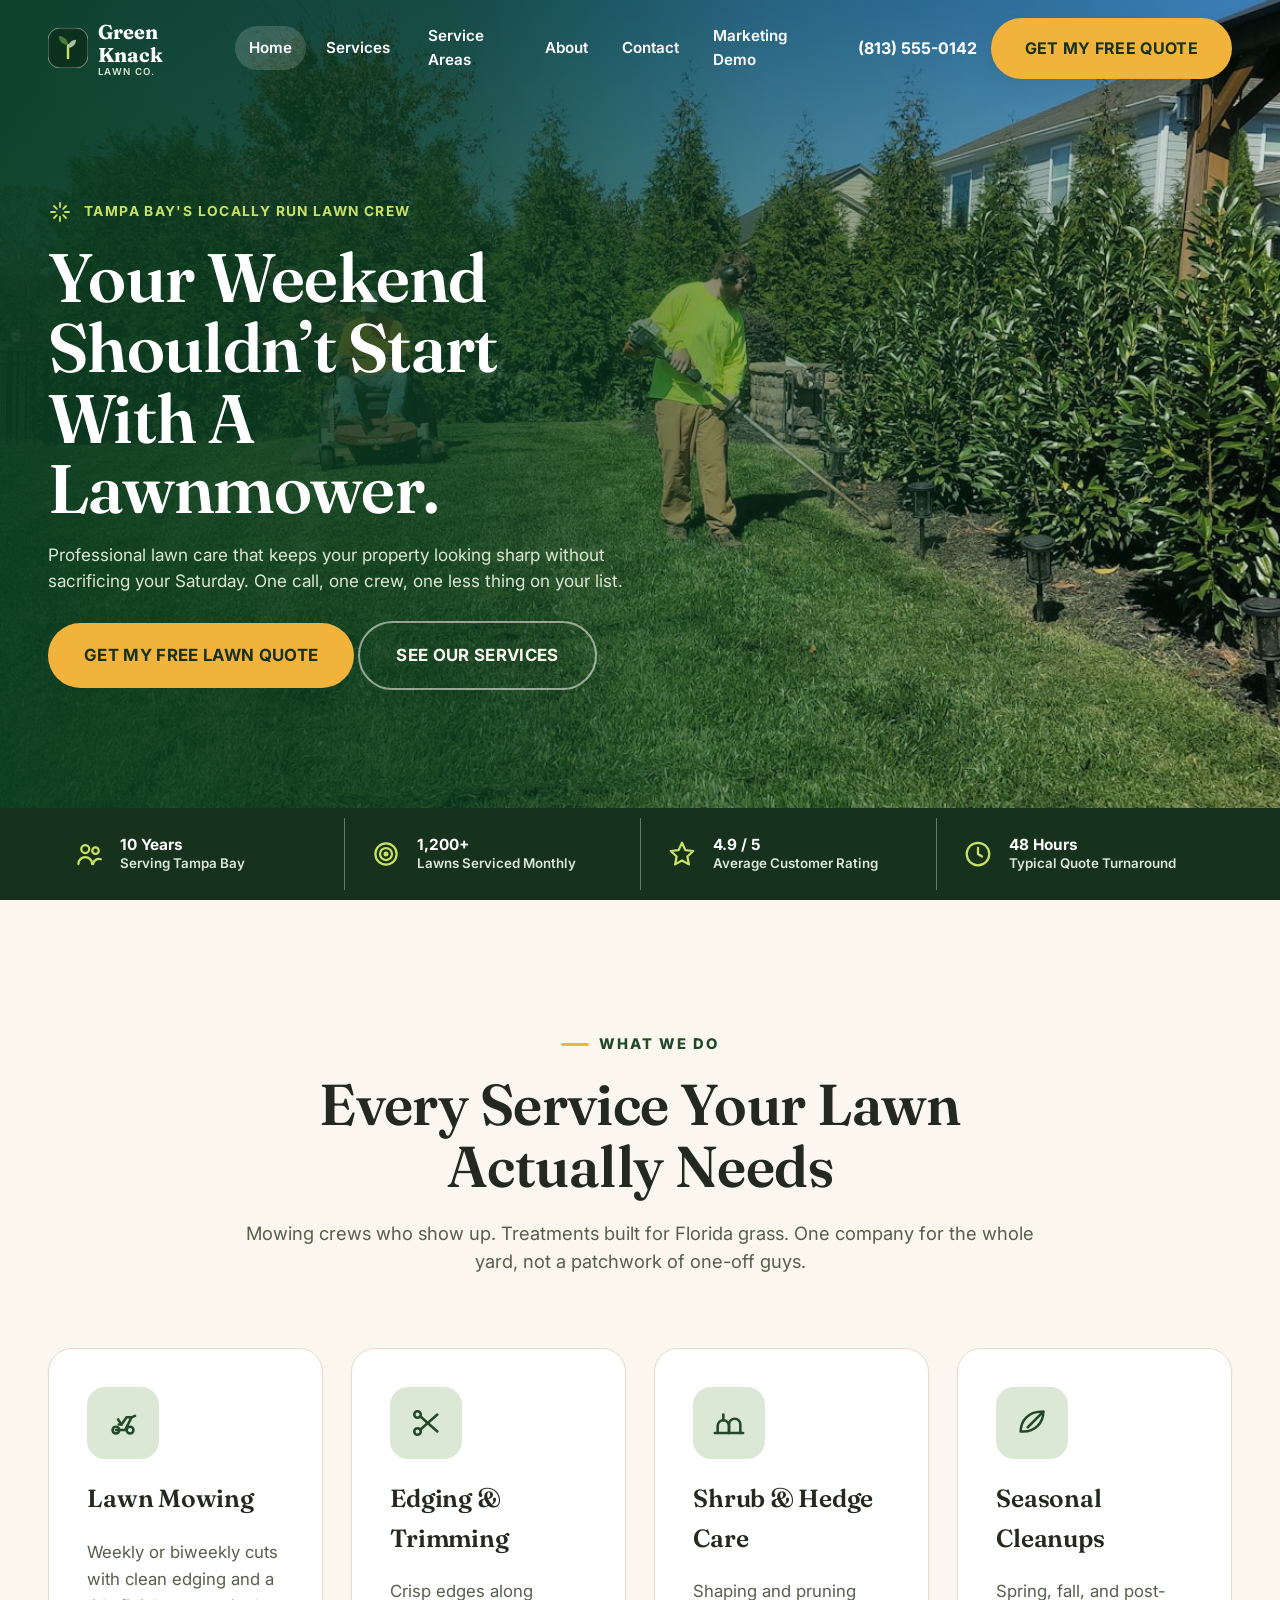
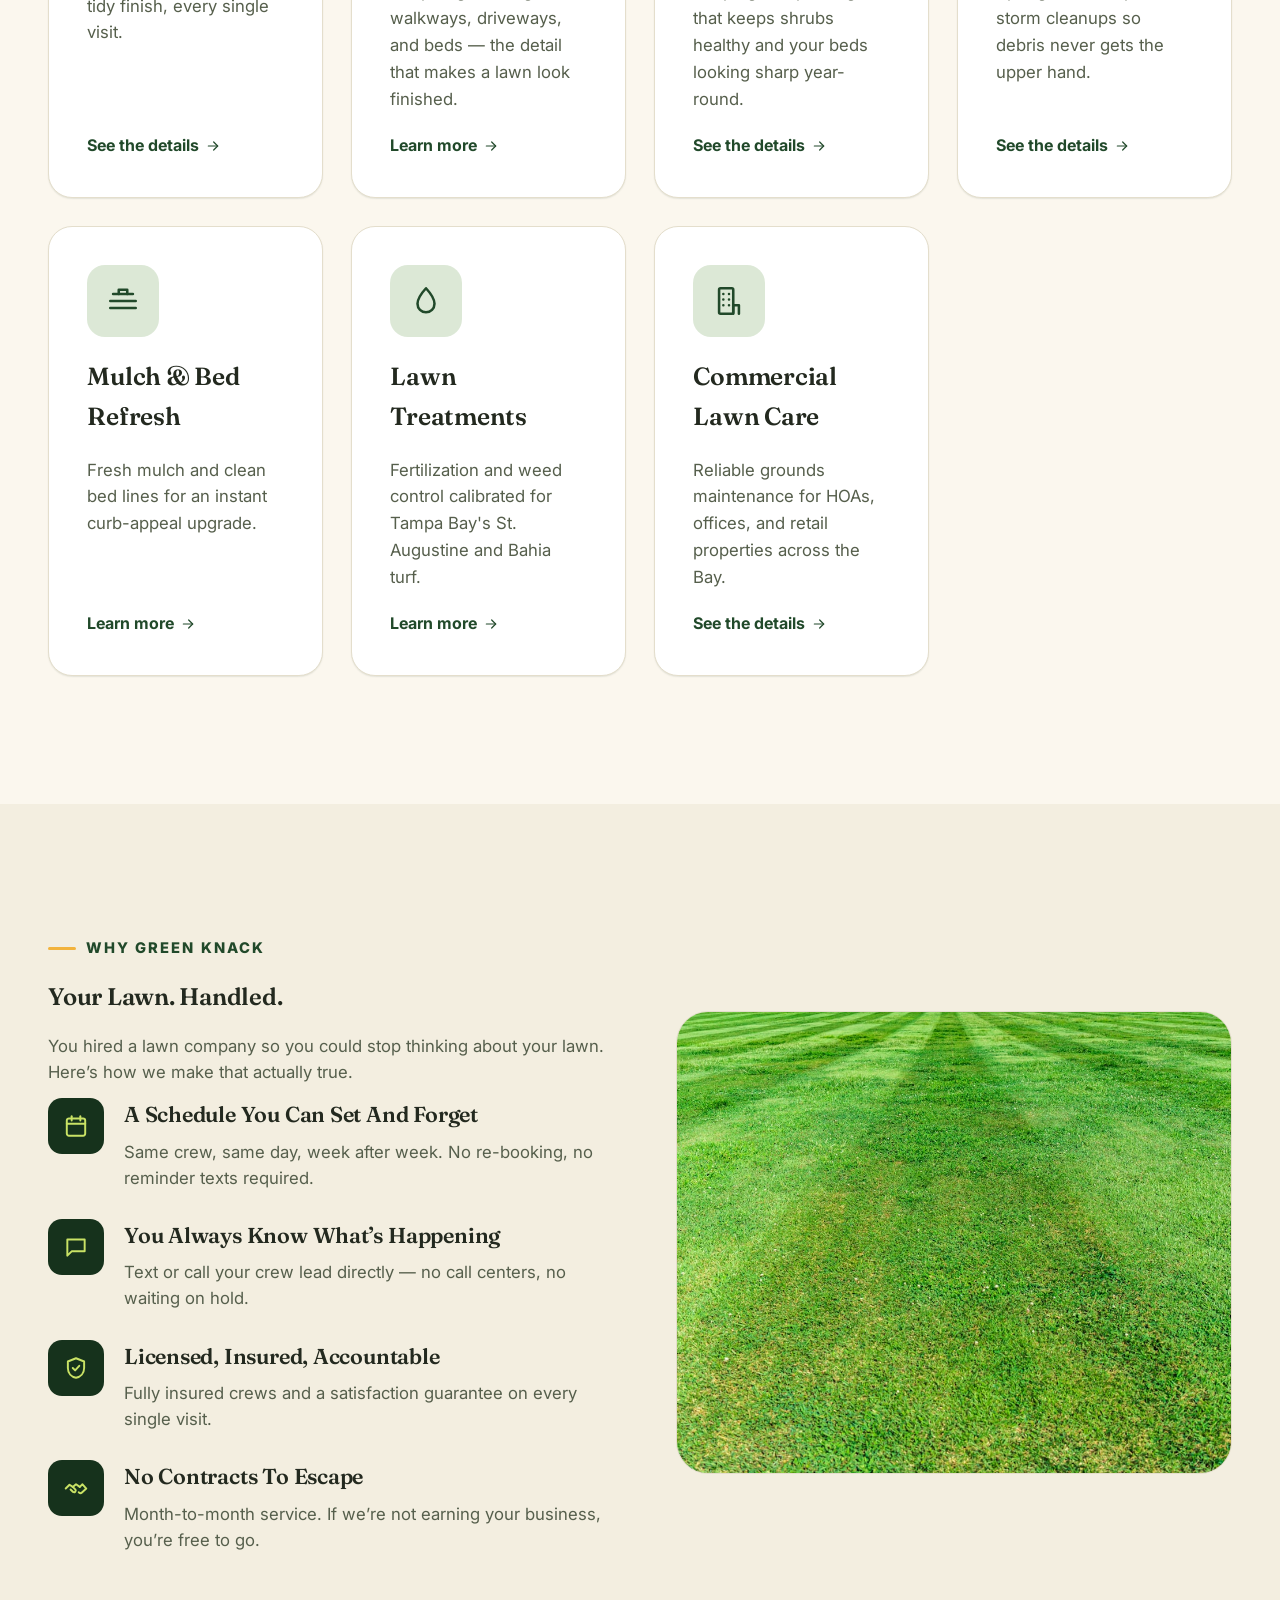
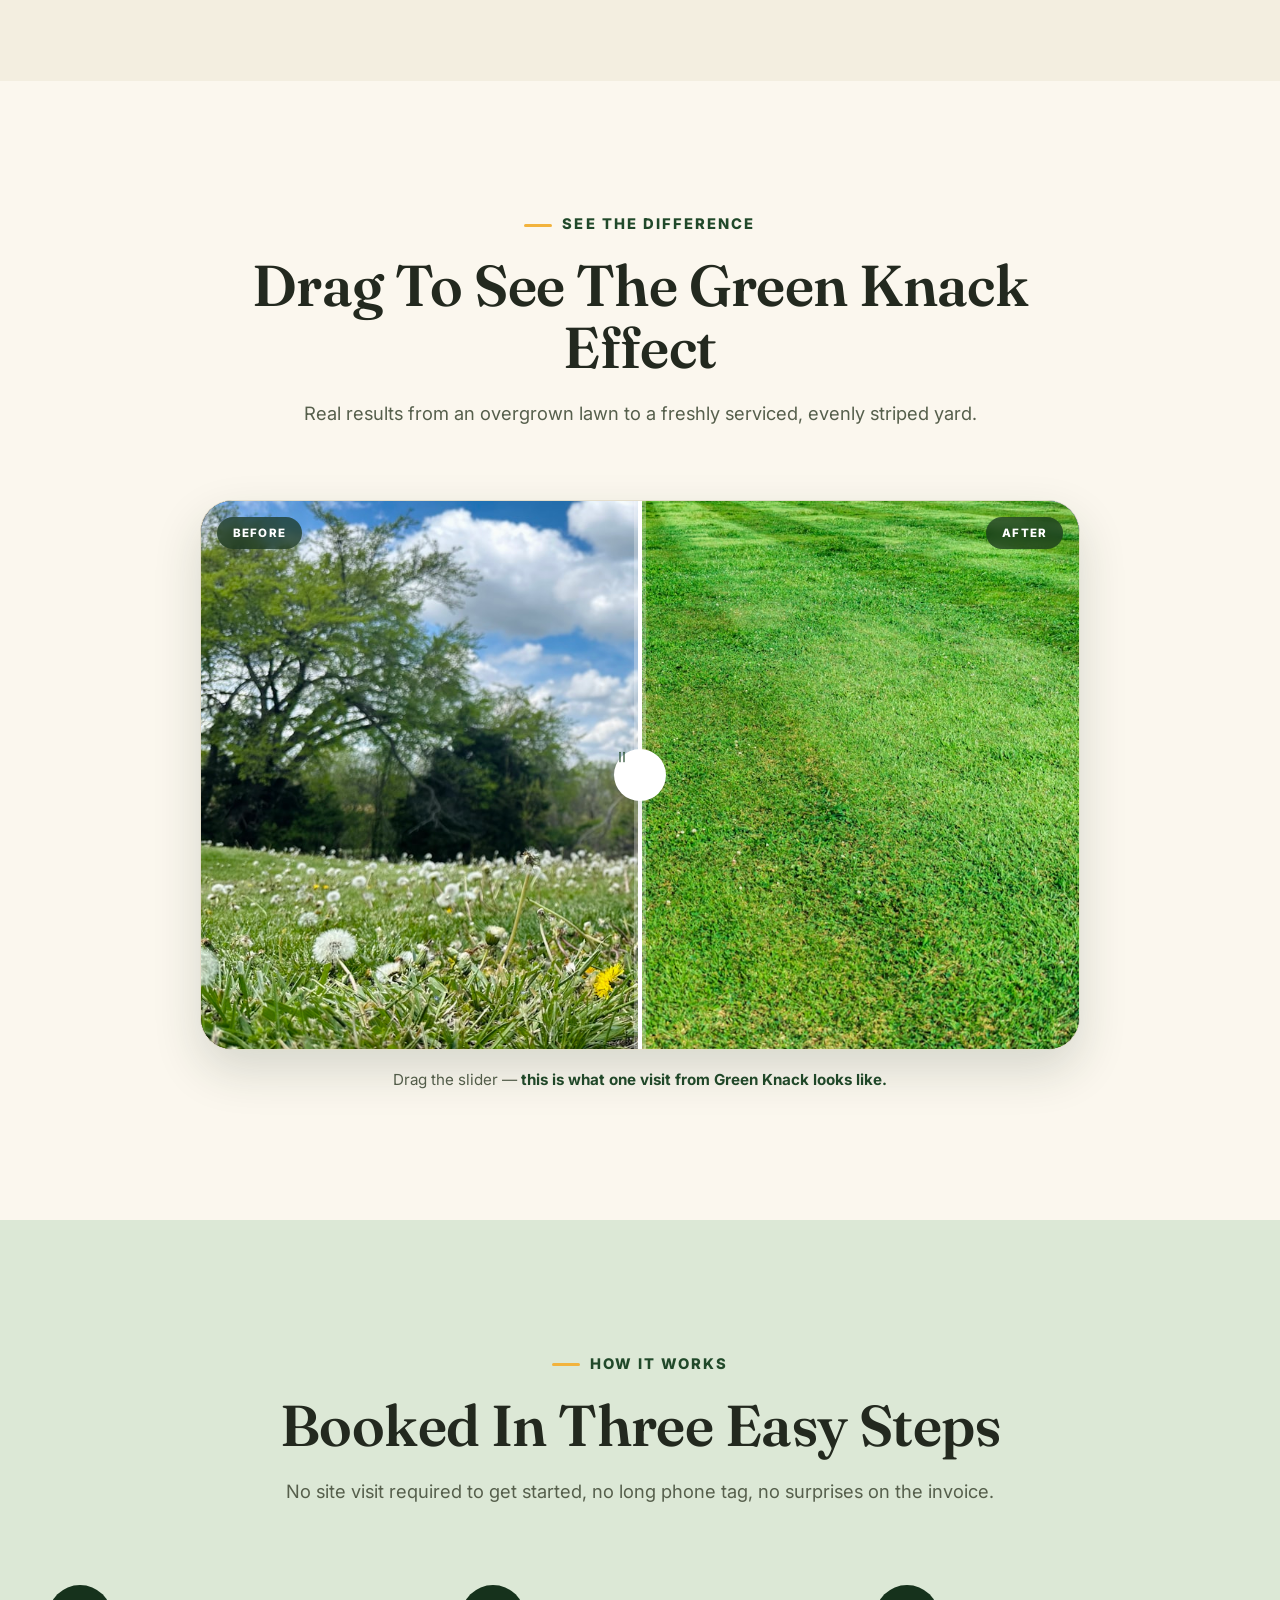
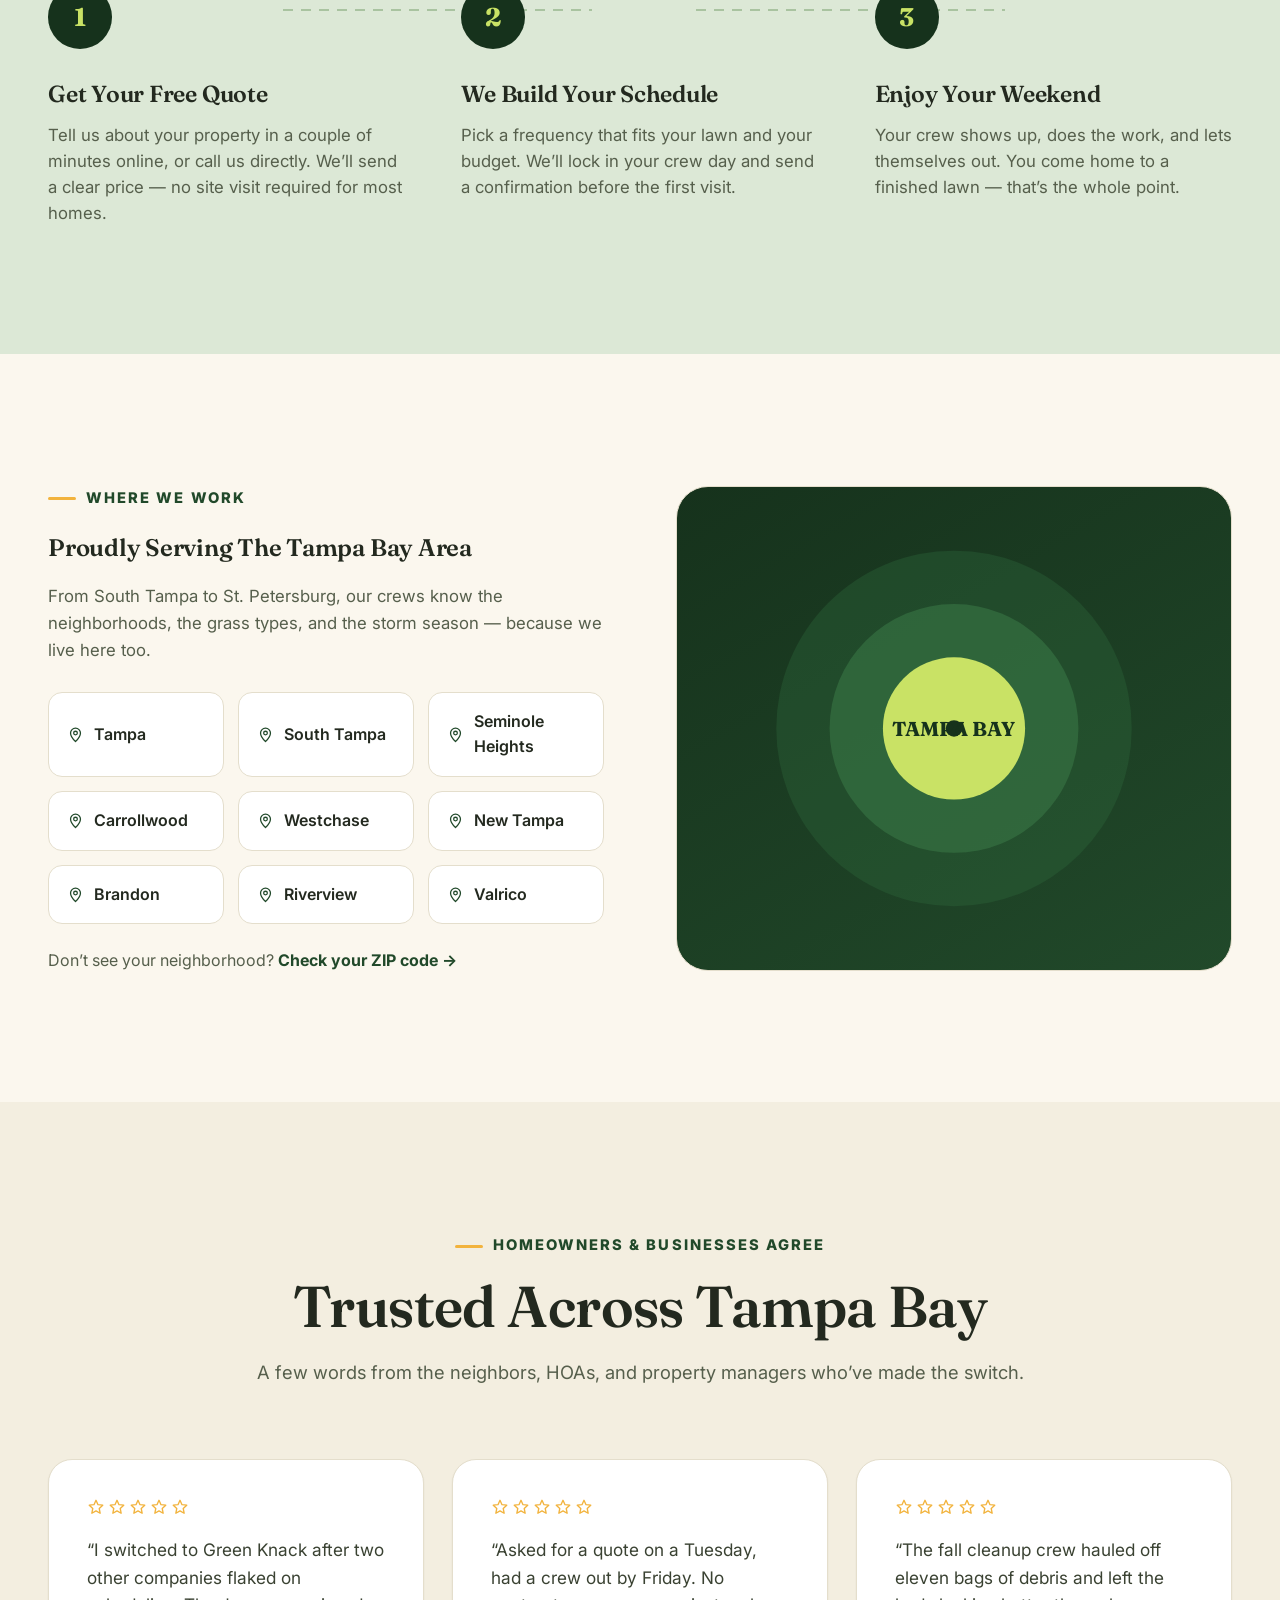
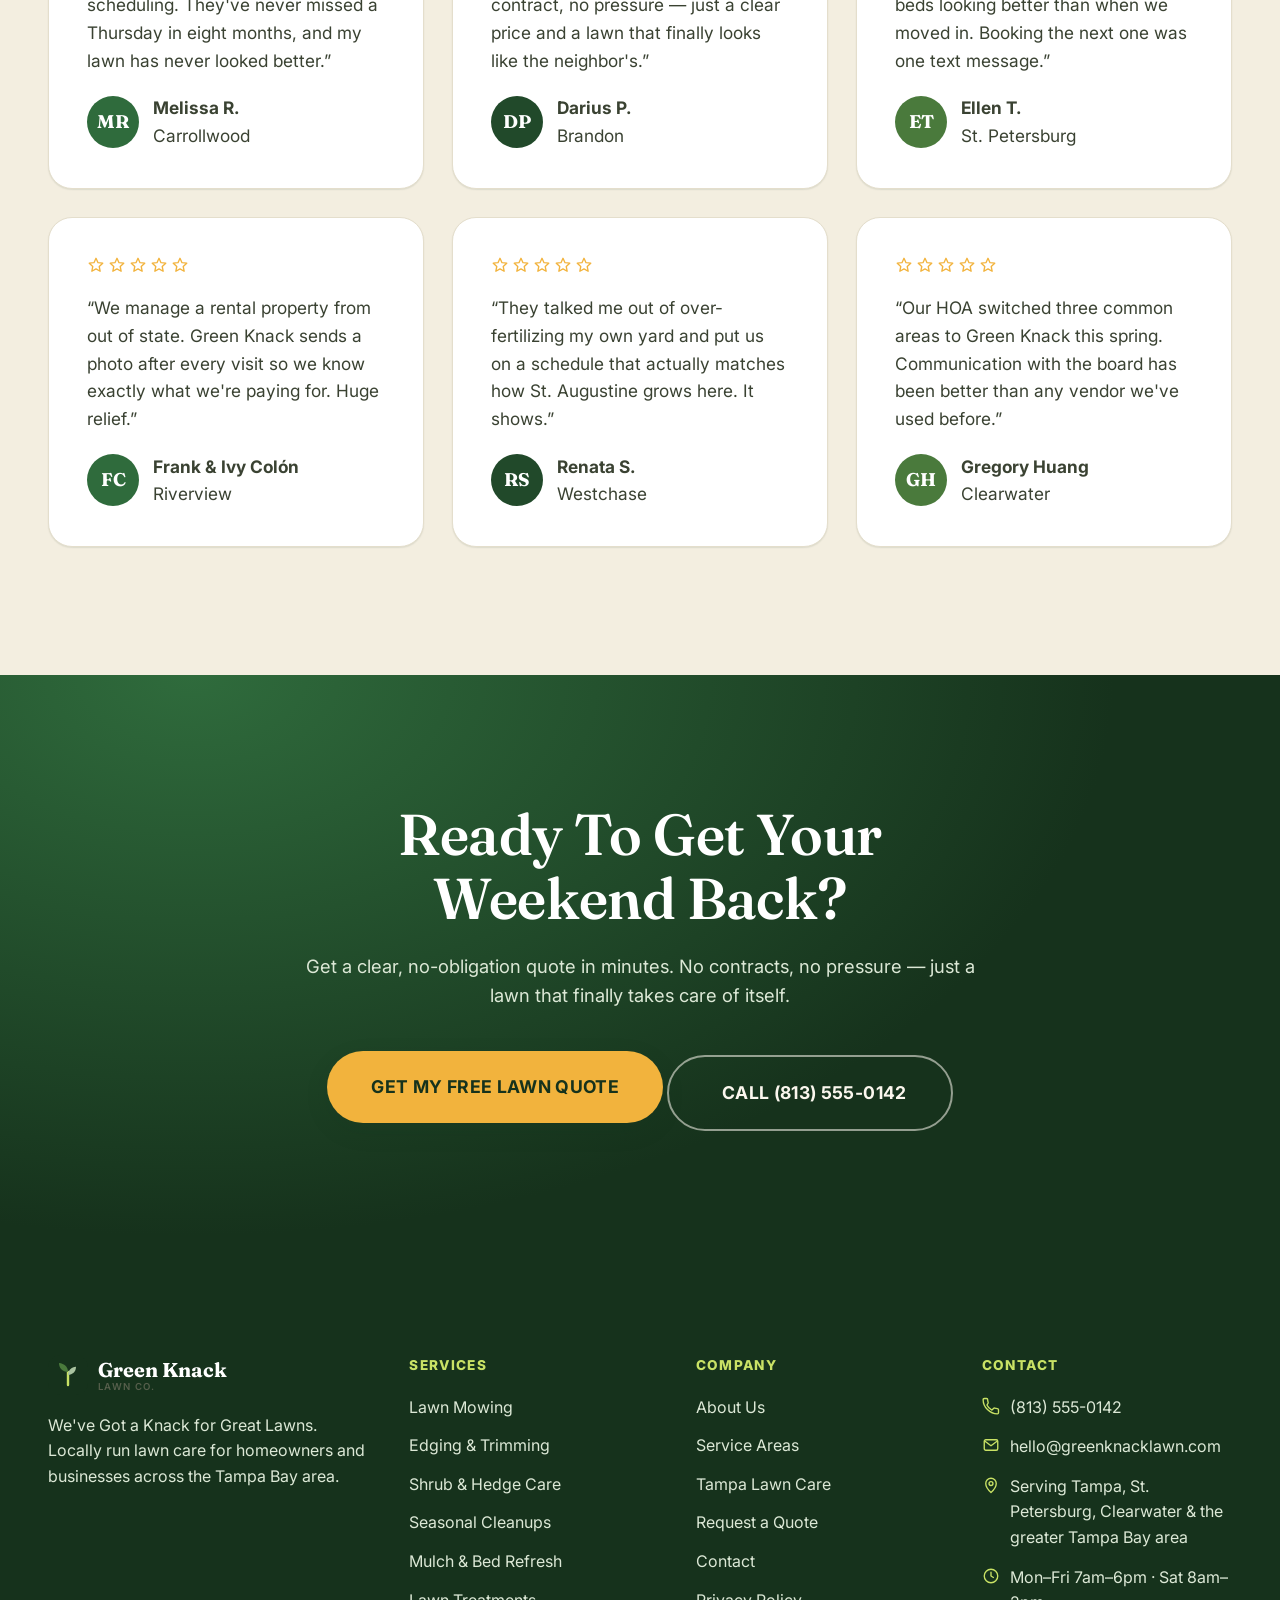
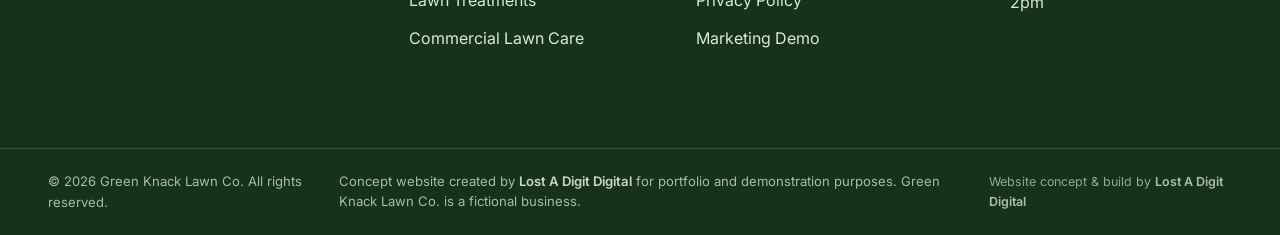
==== commit 5f5f4f11: "Add marketing demo page with real campaign assets and header nav link Adds /marketing-demo/ showcasi" ====
--- a/index.html
+++ b/index.html
@@ -3,6 +3,7 @@
 <head>
 <meta charset="UTF-8">
 <meta name="viewport" content="width=device-width, initial-scale=1">
+<meta name="robots" content="noindex, nofollow">
 <title>Tampa Bay Lawn Care & Mowing Service | Green Knack Lawn Co.</title>
 <meta name="description" content="Residential and commercial lawn care in Tampa Bay. Weekly mowing, hedge care, seasonal cleanups, and lawn treatments with no long-term contracts. Get a free quote today.">
 <link rel="canonical" href="https://lawn-service.lostadigitdigital.com/">
@@ -39,7 +40,7 @@
       <span class="brand__name">Green Knack<small>Lawn Co.</small></span>
     </a>
     <nav class="main-nav" aria-label="Primary">
-      <ul><li><a class="nav-link" href="/" aria-current="page">Home</a></li><li class="has-dropdown"><a class="nav-link" href="/services/">Services <svg viewBox="0 0 24 24" fill="none" stroke="currentColor" stroke-width="1.8" stroke-linecap="round" stroke-linejoin="round" aria-hidden="true"><path d="m6 9 6 6 6-6"/></svg></a><div class="dropdown"><a href="/services/lawn-mowing/"><svg class="svg-mini" viewBox="0 0 24 24" fill="none" stroke="currentColor" stroke-width="1.8" stroke-linecap="round" stroke-linejoin="round" aria-hidden="true"><path d="m9 6 6 6-6 6"/></svg>Lawn Mowing</a><a href="/services/shrub-hedge-care/"><svg class="svg-mini" viewBox="0 0 24 24" fill="none" stroke="currentColor" stroke-width="1.8" stroke-linecap="round" stroke-linejoin="round" aria-hidden="true"><path d="m9 6 6 6-6 6"/></svg>Shrub & Hedge Care</a><a href="/services/seasonal-cleanup/"><svg class="svg-mini" viewBox="0 0 24 24" fill="none" stroke="currentColor" stroke-width="1.8" stroke-linecap="round" stroke-linejoin="round" aria-hidden="true"><path d="m9 6 6 6-6 6"/></svg>Seasonal Cleanups</a><a href="/services/commercial-lawn-care/"><svg class="svg-mini" viewBox="0 0 24 24" fill="none" stroke="currentColor" stroke-width="1.8" stroke-linecap="round" stroke-linejoin="round" aria-hidden="true"><path d="m9 6 6 6-6 6"/></svg>Commercial Lawn Care</a><a class="dropdown-all" href="/services/">All Services <svg viewBox="0 0 24 24" fill="none" stroke="currentColor" stroke-width="1.8" stroke-linecap="round" stroke-linejoin="round" aria-hidden="true"><path d="M5 12h14"/><path d="m13 6 6 6-6 6"/></svg></a></div></li><li><a class="nav-link" href="/service-areas/">Service Areas</a></li><li><a class="nav-link" href="/about/">About</a></li><li><a class="nav-link" href="/contact/">Contact</a></li></ul>
+      <ul><li><a class="nav-link" href="/" aria-current="page">Home</a></li><li class="has-dropdown"><a class="nav-link" href="/services/">Services <svg viewBox="0 0 24 24" fill="none" stroke="currentColor" stroke-width="1.8" stroke-linecap="round" stroke-linejoin="round" aria-hidden="true"><path d="m6 9 6 6 6-6"/></svg></a><div class="dropdown"><a href="/services/lawn-mowing/"><svg class="svg-mini" viewBox="0 0 24 24" fill="none" stroke="currentColor" stroke-width="1.8" stroke-linecap="round" stroke-linejoin="round" aria-hidden="true"><path d="m9 6 6 6-6 6"/></svg>Lawn Mowing</a><a href="/services/shrub-hedge-care/"><svg class="svg-mini" viewBox="0 0 24 24" fill="none" stroke="currentColor" stroke-width="1.8" stroke-linecap="round" stroke-linejoin="round" aria-hidden="true"><path d="m9 6 6 6-6 6"/></svg>Shrub & Hedge Care</a><a href="/services/seasonal-cleanup/"><svg class="svg-mini" viewBox="0 0 24 24" fill="none" stroke="currentColor" stroke-width="1.8" stroke-linecap="round" stroke-linejoin="round" aria-hidden="true"><path d="m9 6 6 6-6 6"/></svg>Seasonal Cleanups</a><a href="/services/commercial-lawn-care/"><svg class="svg-mini" viewBox="0 0 24 24" fill="none" stroke="currentColor" stroke-width="1.8" stroke-linecap="round" stroke-linejoin="round" aria-hidden="true"><path d="m9 6 6 6-6 6"/></svg>Commercial Lawn Care</a><a class="dropdown-all" href="/services/">All Services <svg viewBox="0 0 24 24" fill="none" stroke="currentColor" stroke-width="1.8" stroke-linecap="round" stroke-linejoin="round" aria-hidden="true"><path d="M5 12h14"/><path d="m13 6 6 6-6 6"/></svg></a></div></li><li><a class="nav-link" href="/service-areas/">Service Areas</a></li><li><a class="nav-link" href="/about/">About</a></li><li><a class="nav-link" href="/contact/">Contact</a></li><li><a class="nav-link" href="/marketing-demo/">Marketing Demo</a></li></ul>
     </nav>
     <div class="header-cta">
       <a class="header-phone" href="tel:+18135550142"><svg viewBox="0 0 24 24" fill="none" stroke="currentColor" stroke-width="1.8" stroke-linecap="round" stroke-linejoin="round" aria-hidden="true"><path d="M6.6 10.8a13 13 0 0 0 6.6 6.6l2.2-2.2a1.5 1.5 0 0 1 1.5-.4c1.1.4 2.3.6 3.6.6a1.5 1.5 0 0 1 1.5 1.5V21a1.5 1.5 0 0 1-1.5 1.5C10.6 22.5 1.5 13.4 1.5 3.5A1.5 1.5 0 0 1 3 2h3.1a1.5 1.5 0 0 1 1.5 1.5c0 1.3.2 2.5.6 3.6a1.5 1.5 0 0 1-.4 1.5Z"/></svg> (813) 555-0142</a>
@@ -65,6 +66,7 @@
       <li><a class="nav-link" href="/service-areas/">Service Areas</a></li>
       <li><a class="nav-link" href="/about/">About</a></li>
       <li><a class="nav-link" href="/contact/">Contact</a></li>
+      <li><a class="nav-link" href="/marketing-demo/">Marketing Demo</a></li>
     </ul>
     <div class="mobile-cta">
       <a class="header-phone" href="tel:+18135550142"><svg viewBox="0 0 24 24" fill="none" stroke="currentColor" stroke-width="1.8" stroke-linecap="round" stroke-linejoin="round" aria-hidden="true"><path d="M6.6 10.8a13 13 0 0 0 6.6 6.6l2.2-2.2a1.5 1.5 0 0 1 1.5-.4c1.1.4 2.3.6 3.6.6a1.5 1.5 0 0 1 1.5 1.5V21a1.5 1.5 0 0 1-1.5 1.5C10.6 22.5 1.5 13.4 1.5 3.5A1.5 1.5 0 0 1 3 2h3.1a1.5 1.5 0 0 1 1.5 1.5c0 1.3.2 2.5.6 3.6a1.5 1.5 0 0 1-.4 1.5Z"/></svg> (813) 555-0142</a>
@@ -308,6 +310,7 @@
         <li><a href="/quote/">Request a Quote</a></li>
         <li><a href="/contact/">Contact</a></li>
         <li><a href="/privacy-policy/">Privacy Policy</a></li>
+        <li><a href="/marketing-demo/">Marketing Demo</a></li>
       </ul>
     </div>
     <div>
--- a/css/styles.css
+++ b/css/styles.css
@@ -254,7 +254,7 @@
 .mobile-cta{ margin-top:24px; display:flex; flex-direction:column; gap:12px; }
 .mobile-cta .header-phone{ justify-content:center; padding:14px; background:var(--gk-white); border-radius:14px; }
 
-@media (min-width:960px){
+@media (min-width:1200px){
   .main-nav{ display:block; }
   .header-cta{ display:flex; }
   .nav-toggle{ display:none; }
@@ -923,7 +923,7 @@
 }
 .mobile-sticky-cta svg{ width:18px; height:18px; color:var(--gk-lime); flex:none; }
 .nav-open .mobile-sticky-cta{ display:none !important; }
-@media (max-width:959px){
+@media (max-width:1199px){
   body.has-sticky-cta{ padding-bottom:64px; }
   .mobile-sticky-cta{ display:flex; }
 }
@@ -1233,7 +1233,7 @@
 }
 
 /* Final mobile navigation and hero-flow corrections. */
-@media (max-width:959px){
+@media (max-width:1199px){
   .site-header,
   .site-header.is-scrolled,
   .nav-open .site-header{
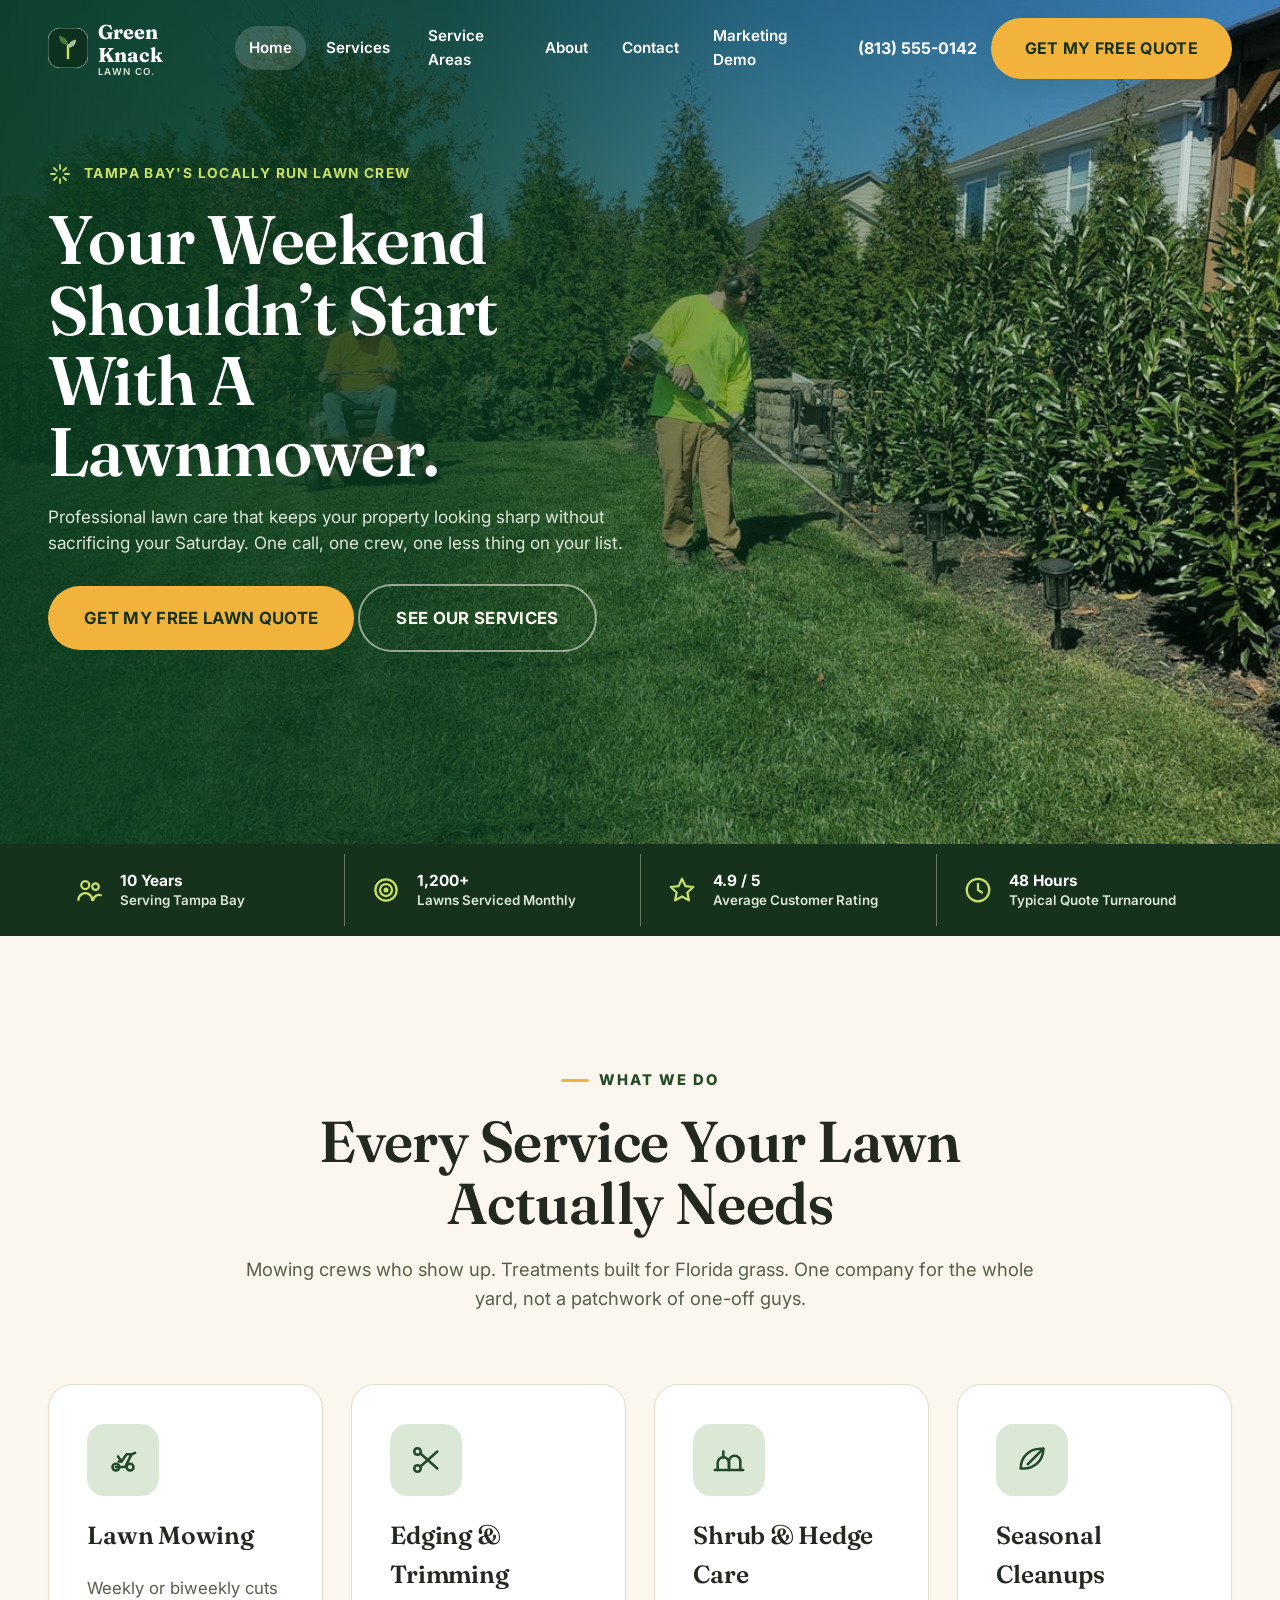
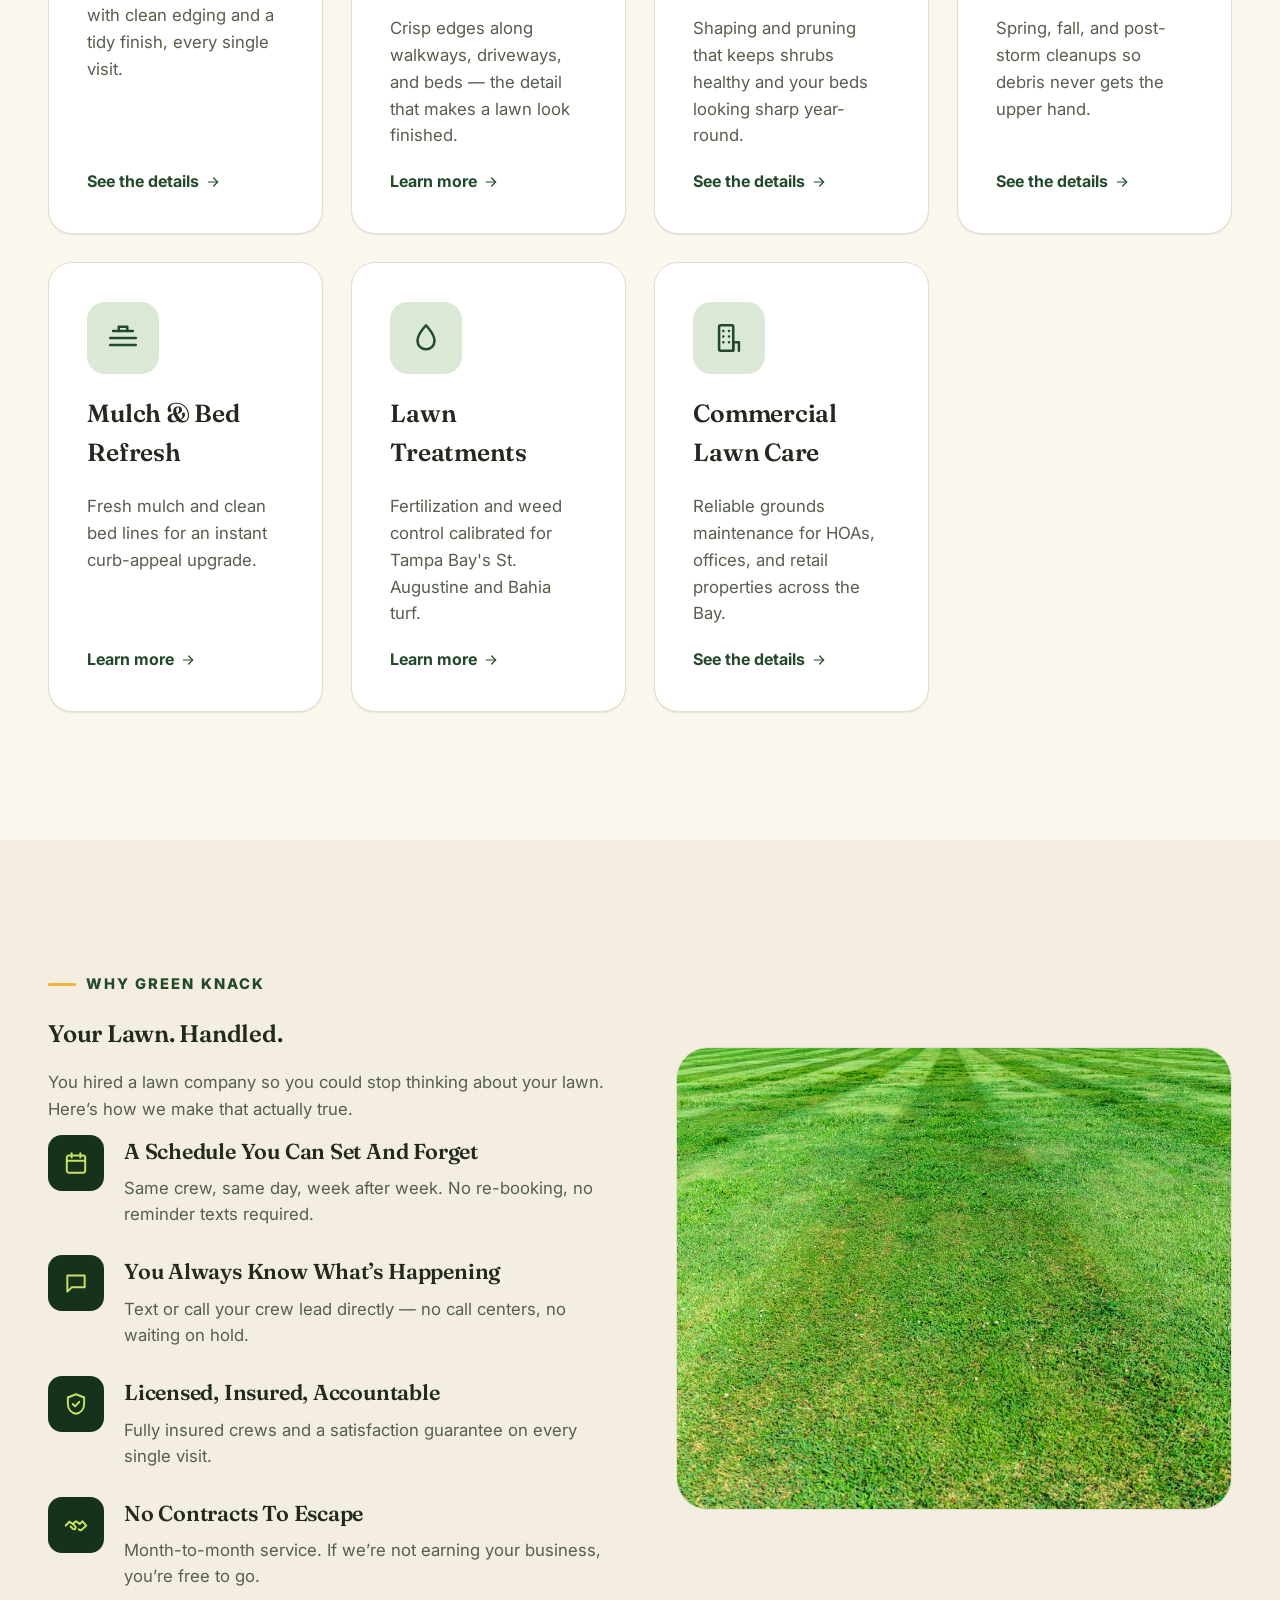
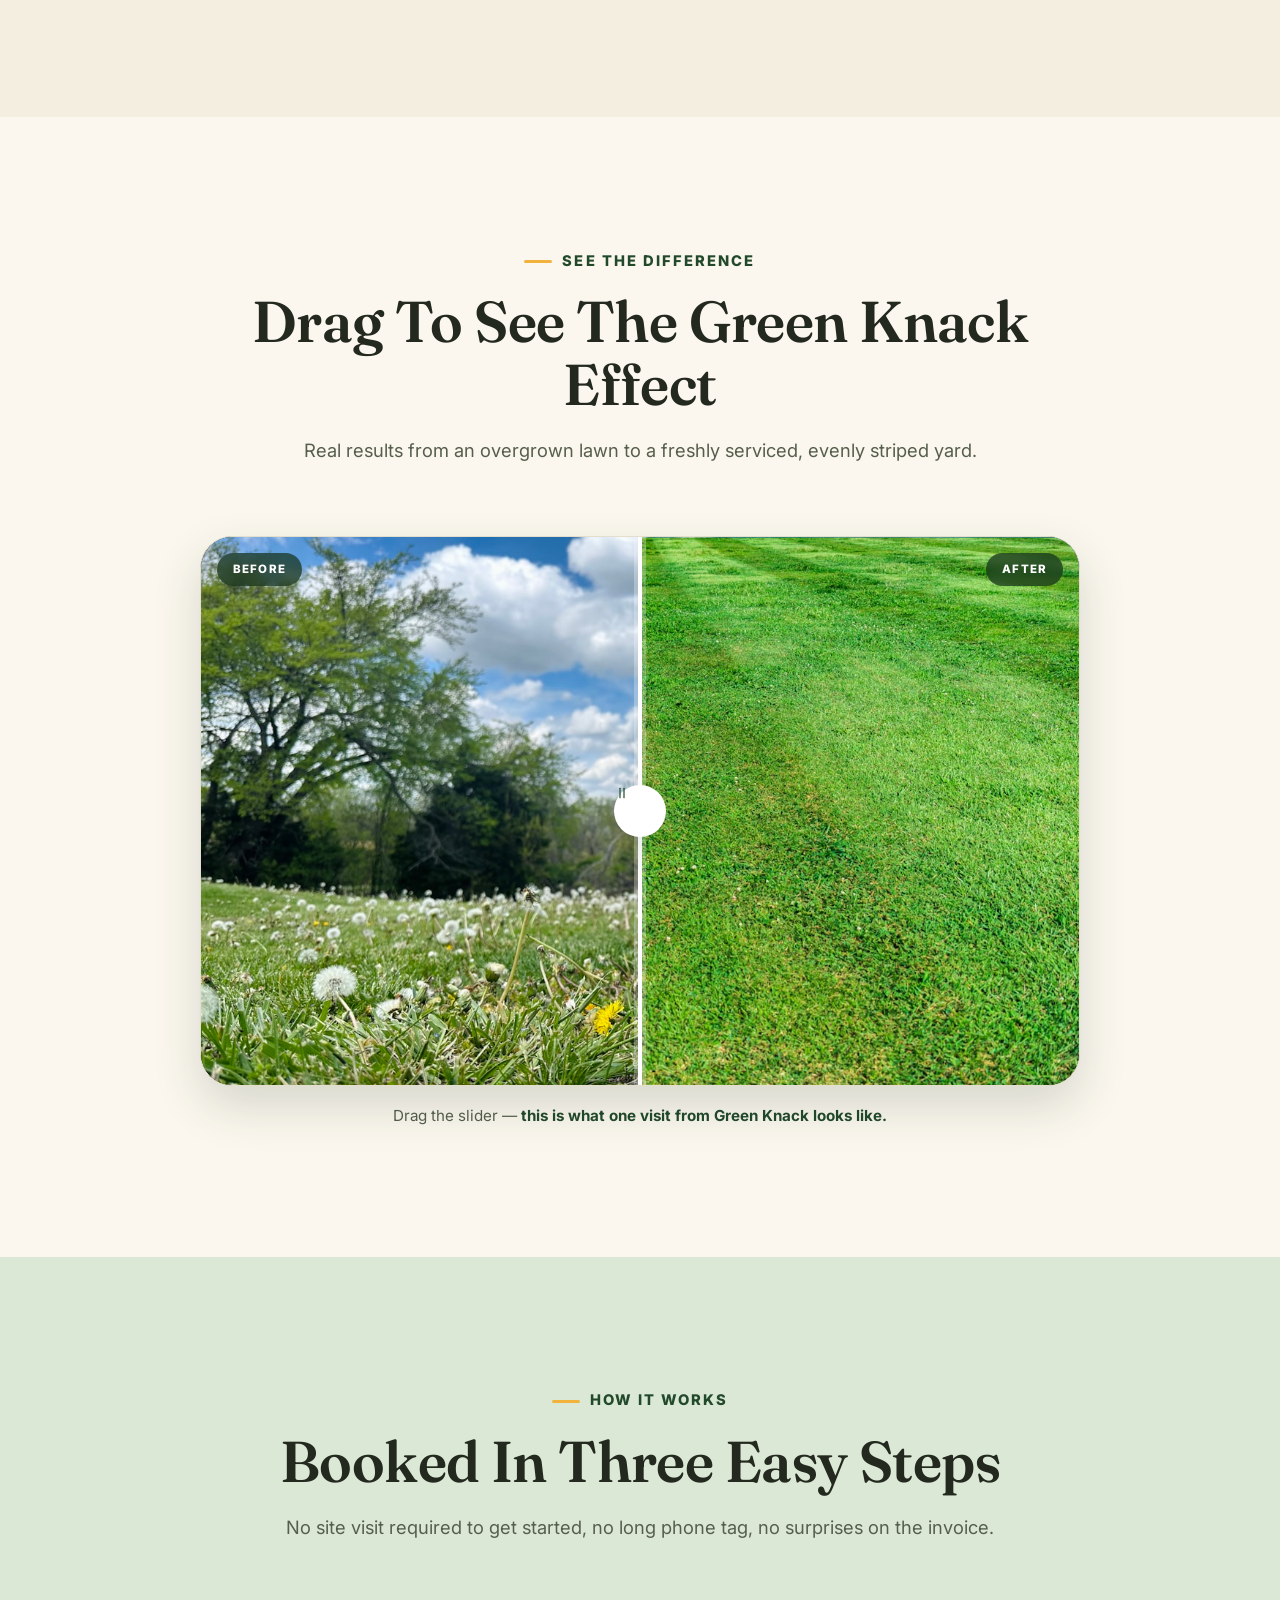
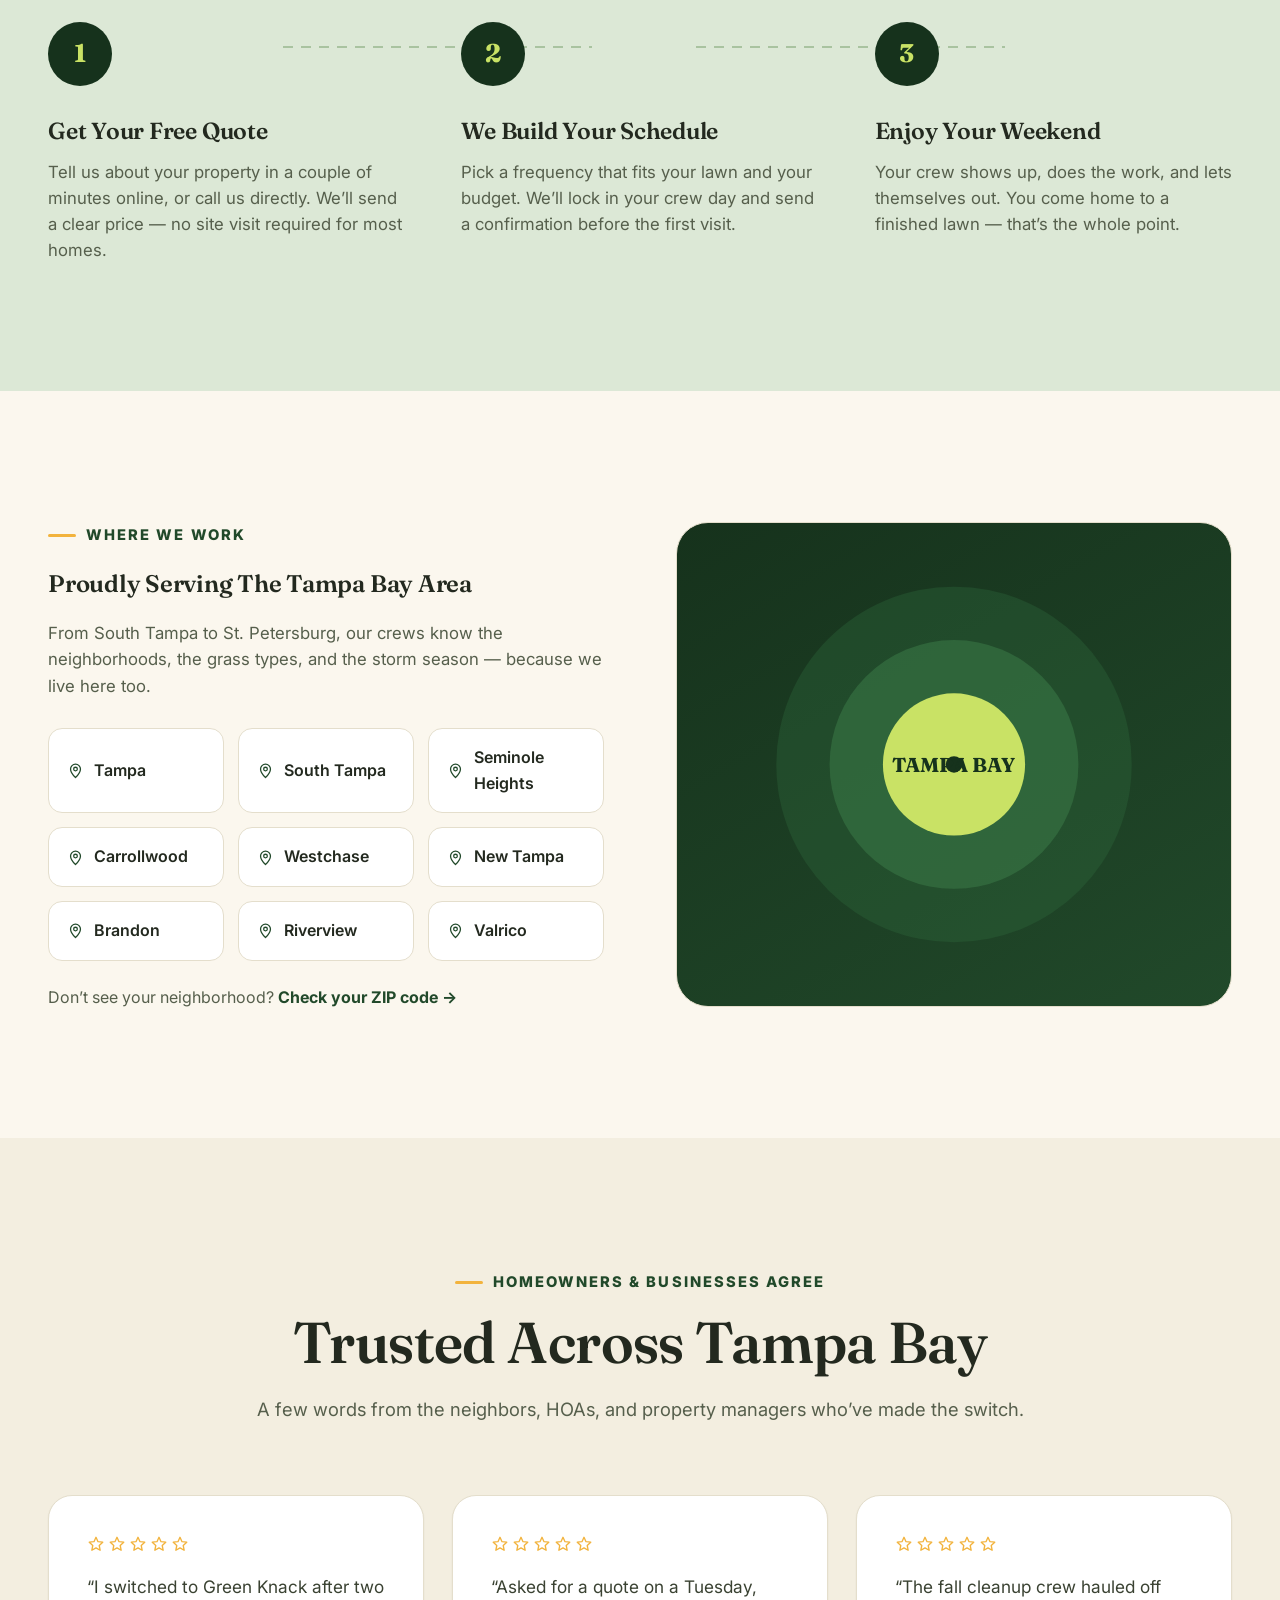
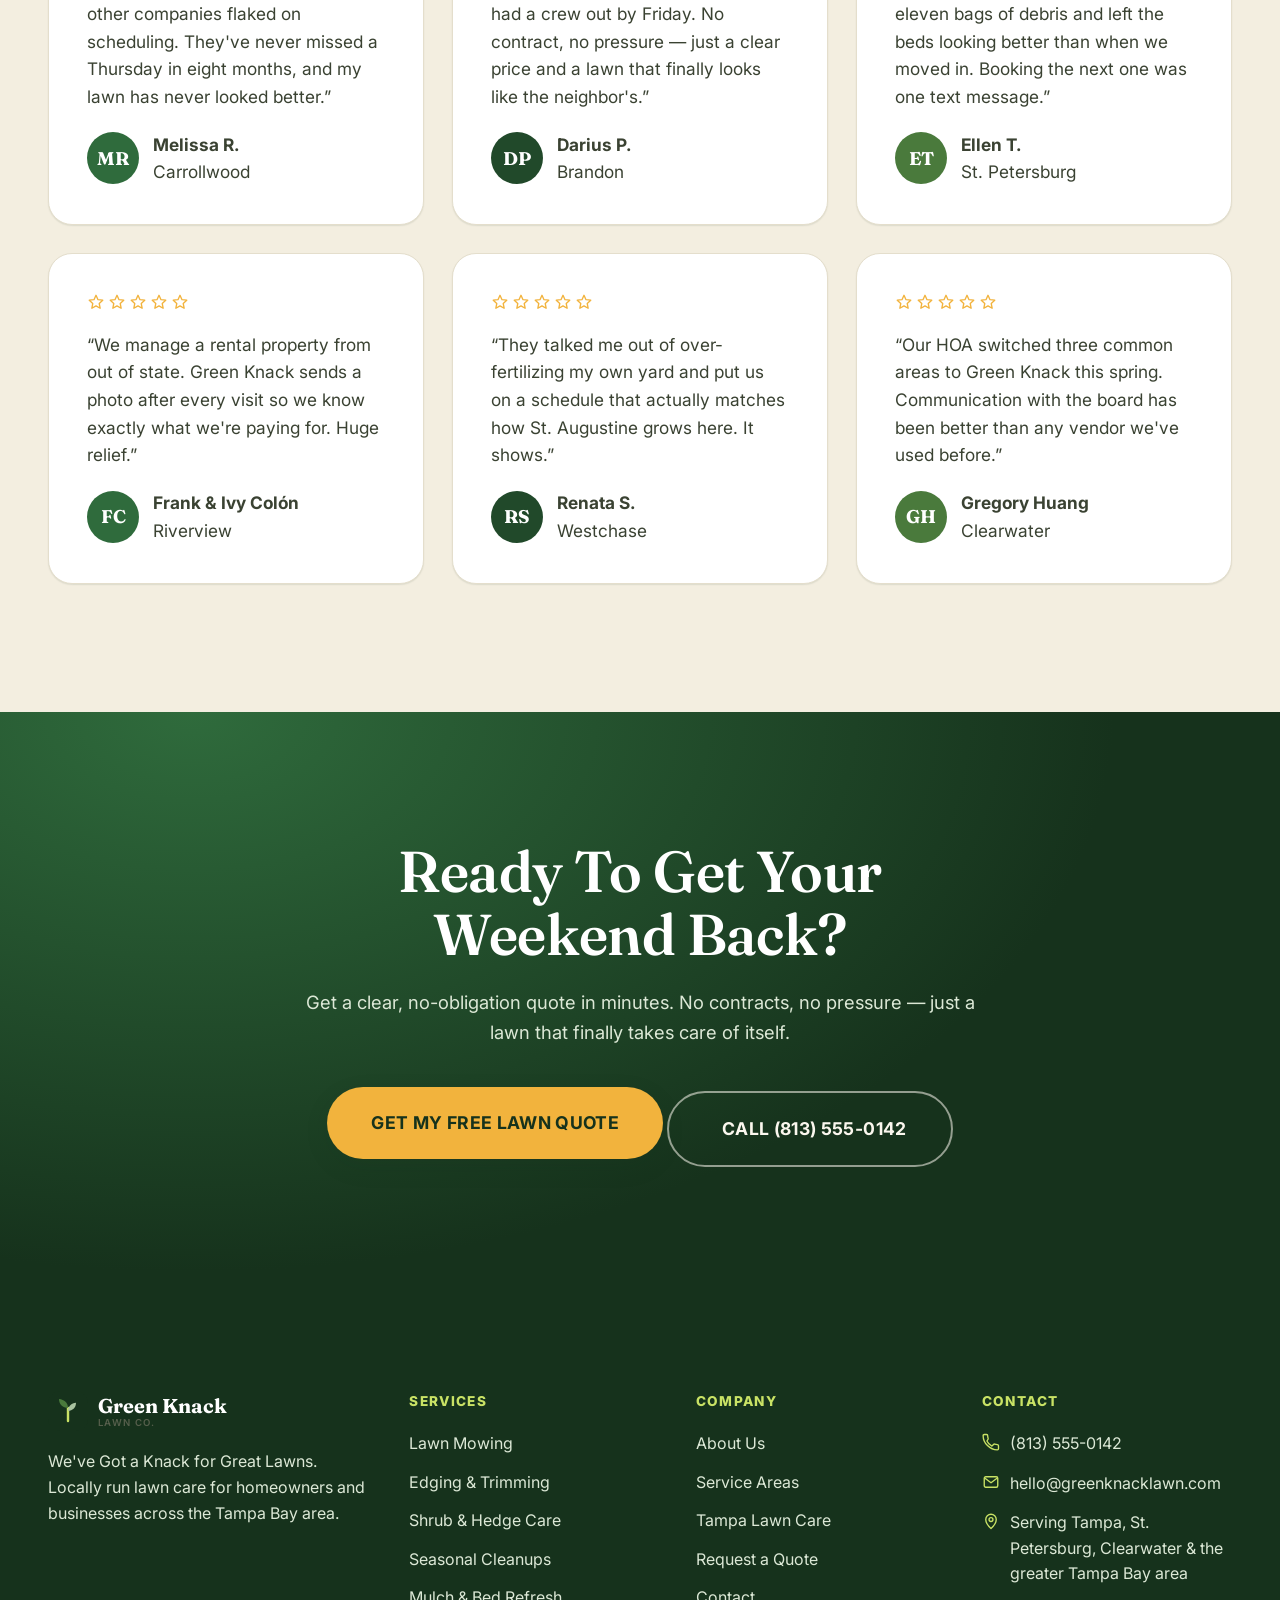
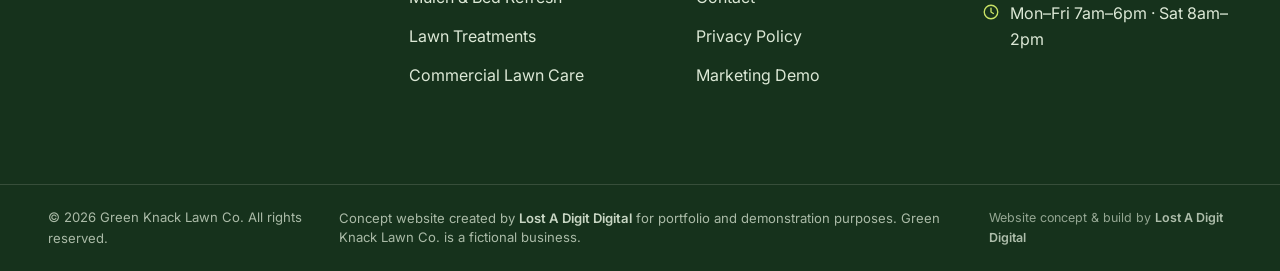
==== commit 555398c3: "Fix hero/trust-bar overlap and swap homepage hero video The shared hero system (.hero/.service-hero/" ====
--- a/index.html
+++ b/index.html
@@ -80,7 +80,7 @@
 <section class="hero">
   <div class="hero-video-wrap" aria-hidden="true">
     <video class="hero__bg hero-video" autoplay muted loop playsinline preload="metadata" poster="/images/photos/hero-crew.jpg">
-      <source src="/videos/lawn-crew-hero.mp4" type="video/mp4">
+      <source src="/videos/professional-lawn-service-hero.mp4" type="video/mp4">
     </video>
     <img class="hero__bg hero-video-poster" src="/images/photos/hero-crew.jpg" width="1600" height="747" alt="Green Knack crew mowing and trimming a Tampa Bay backyard" loading="eager" fetchpriority="high" decoding="async">
   </div>
--- a/css/styles.css
+++ b/css/styles.css
@@ -1030,14 +1030,13 @@
 }
 
 /* One entry system across home, About, and every service page:
-   hero + proof stripe equals exactly one visible viewport. */
+   hero + proof stripe target one visible viewport, but the hero grows
+   past that floor instead of clipping when content needs more room. */
 :root{ --entry-trust-h:92px; }
 .hero,
 .service-hero,
 .page-hero{
-  height:calc(100svh - var(--entry-trust-h));
-  min-height:0;
-  max-height:none;
+  min-height:calc(100svh - var(--entry-trust-h));
 }
 .page-hero{
   display:flex;
@@ -1046,7 +1045,6 @@
   padding-bottom:0;
 }
 .trust-strip__inner{
-  height:var(--entry-trust-h);
   min-height:var(--entry-trust-h);
   padding-block:10px;
 }
@@ -1056,12 +1054,10 @@
   .hero,
   .service-hero,
   .page-hero{
-    height:calc(100svh - var(--entry-trust-h));
-    min-height:0;
+    min-height:calc(100svh - var(--entry-trust-h));
   }
   .trust-strip__inner{
     grid-template-columns:repeat(2,minmax(0,1fr));
-    height:var(--entry-trust-h);
     min-height:var(--entry-trust-h);
     padding-block:0;
   }
@@ -1273,9 +1269,6 @@
 /* Final proportional scale adjustment: +7% without changing the
    hero + trust-stripe one-viewport composition above. */
 .hero__content{ width:min(770px, calc(100% - 2 * var(--gutter))); }
-.hero__content,
-.service-hero__content,
-.page-hero > .container{ transform:translateY(56px); }
 .hero__content h1,
 .service-hero__content h1,
 .page-hero h1{ font-size:clamp(3.2rem,5.35vw,5.35rem); }
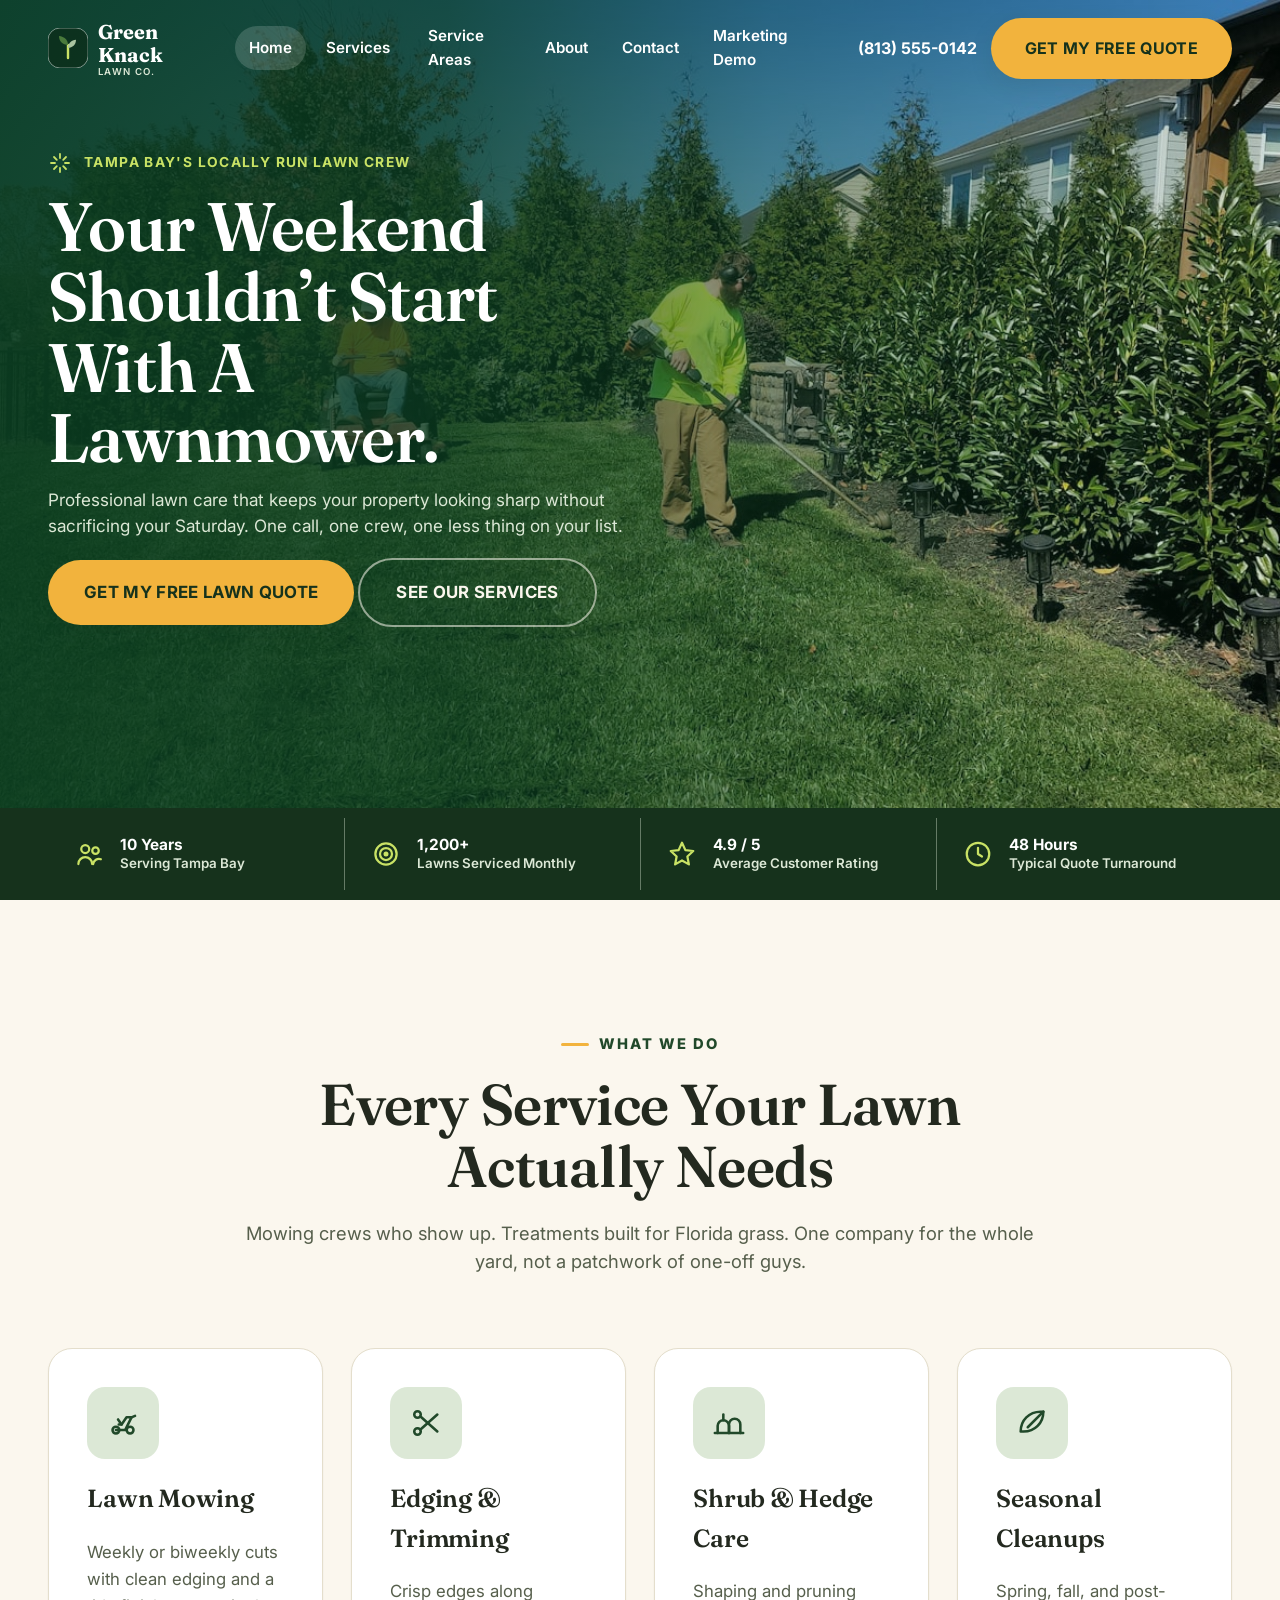
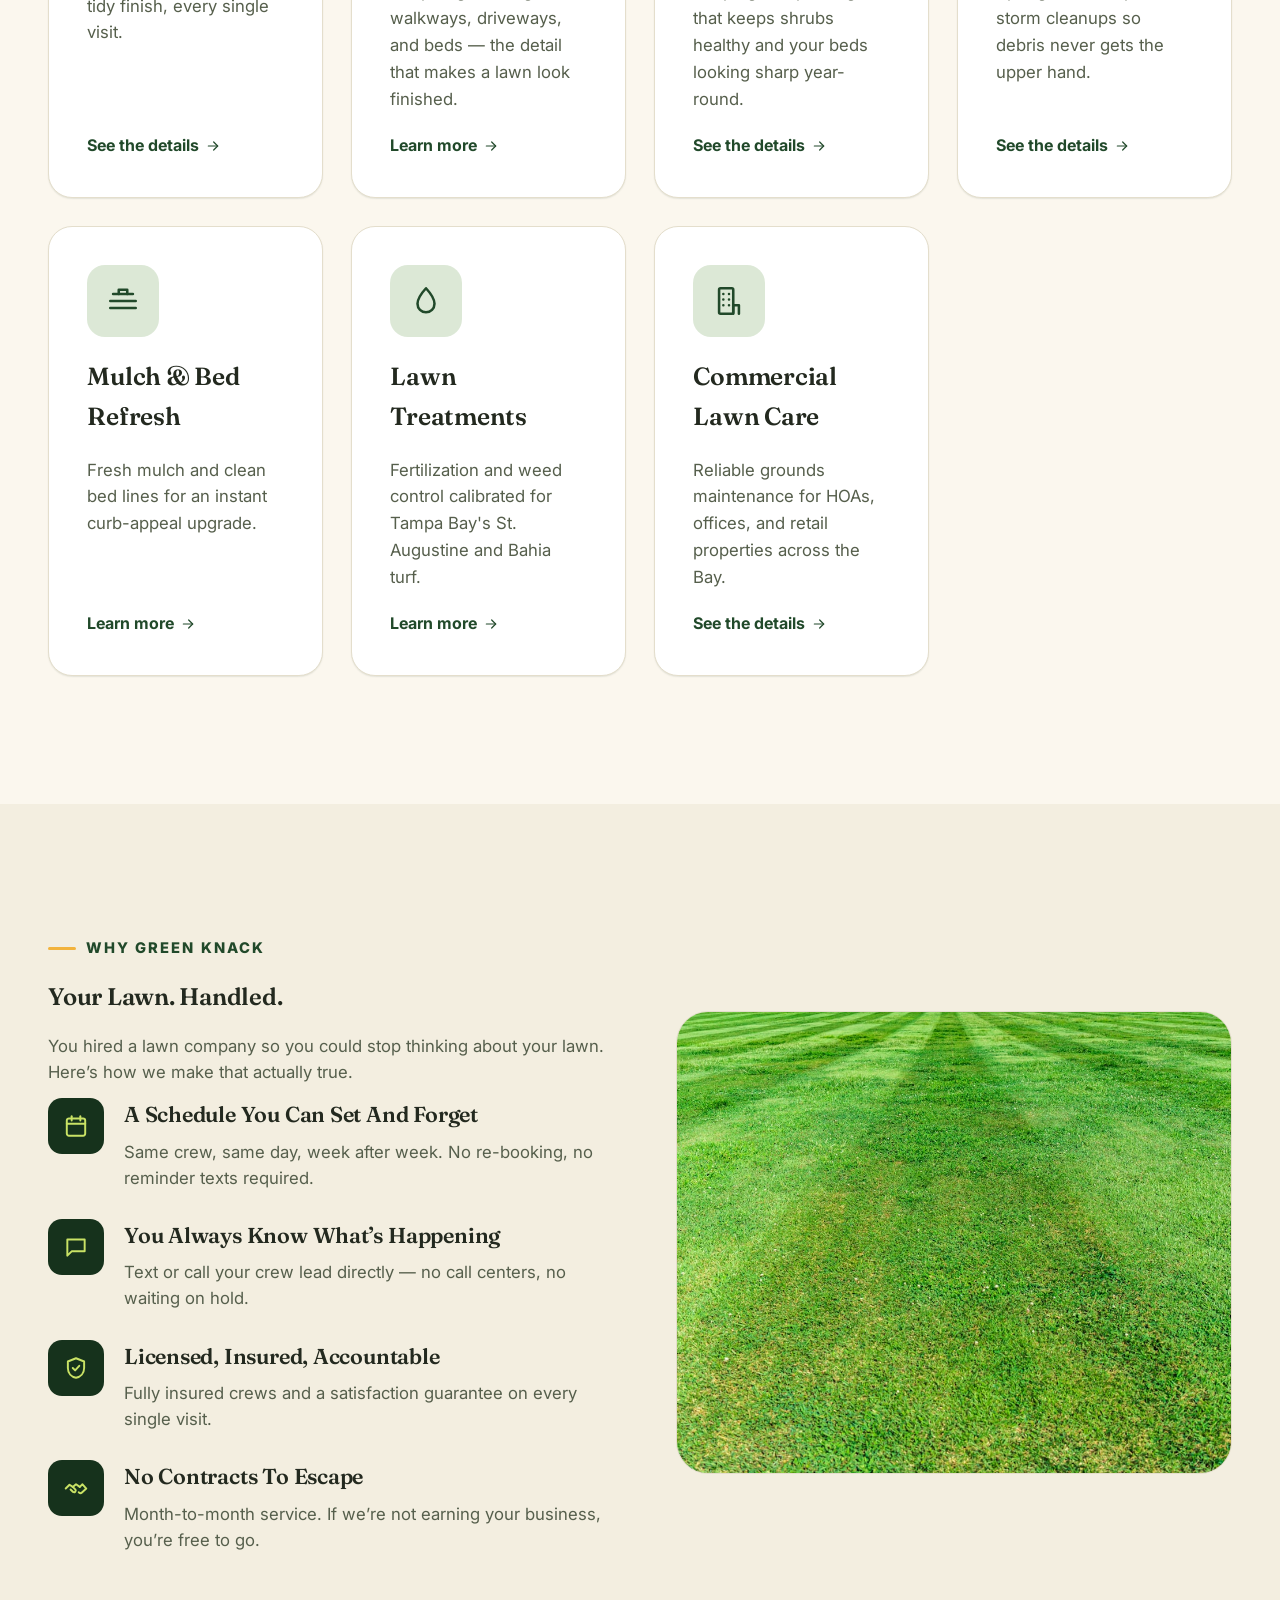
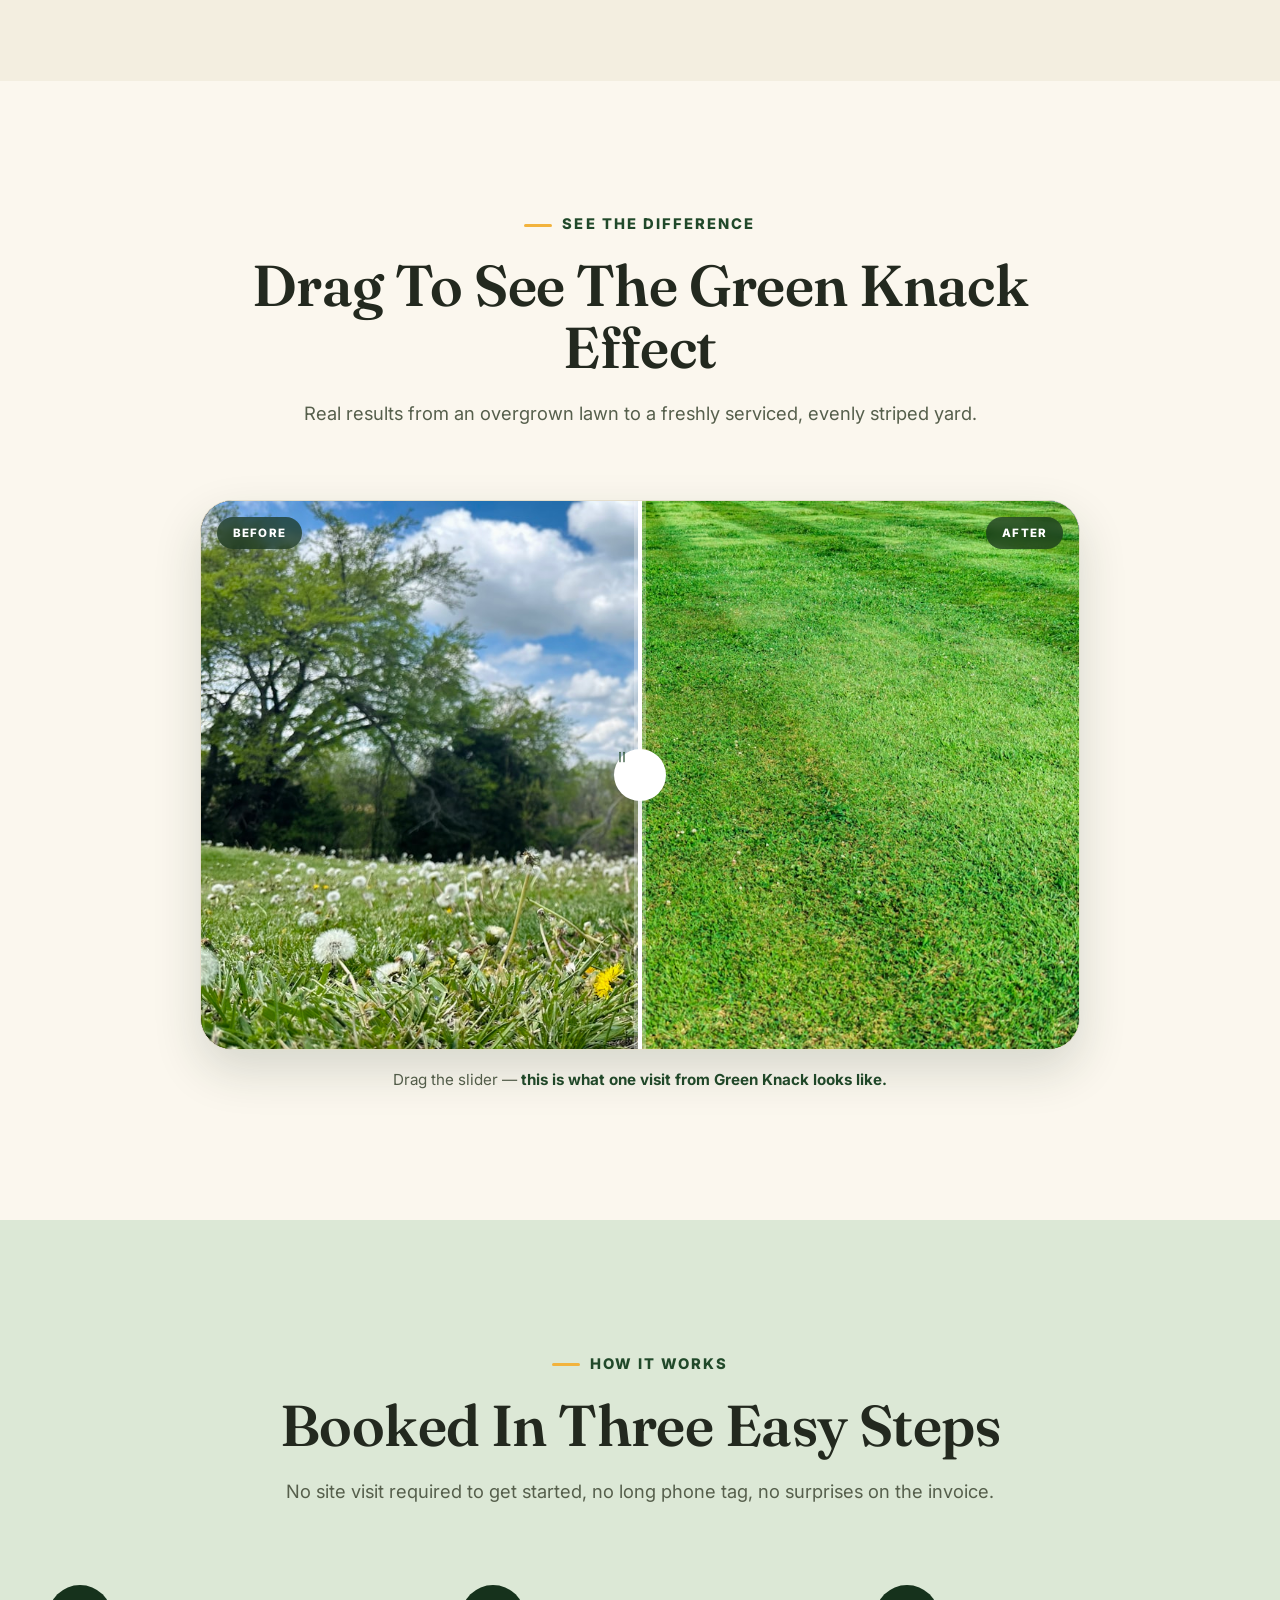
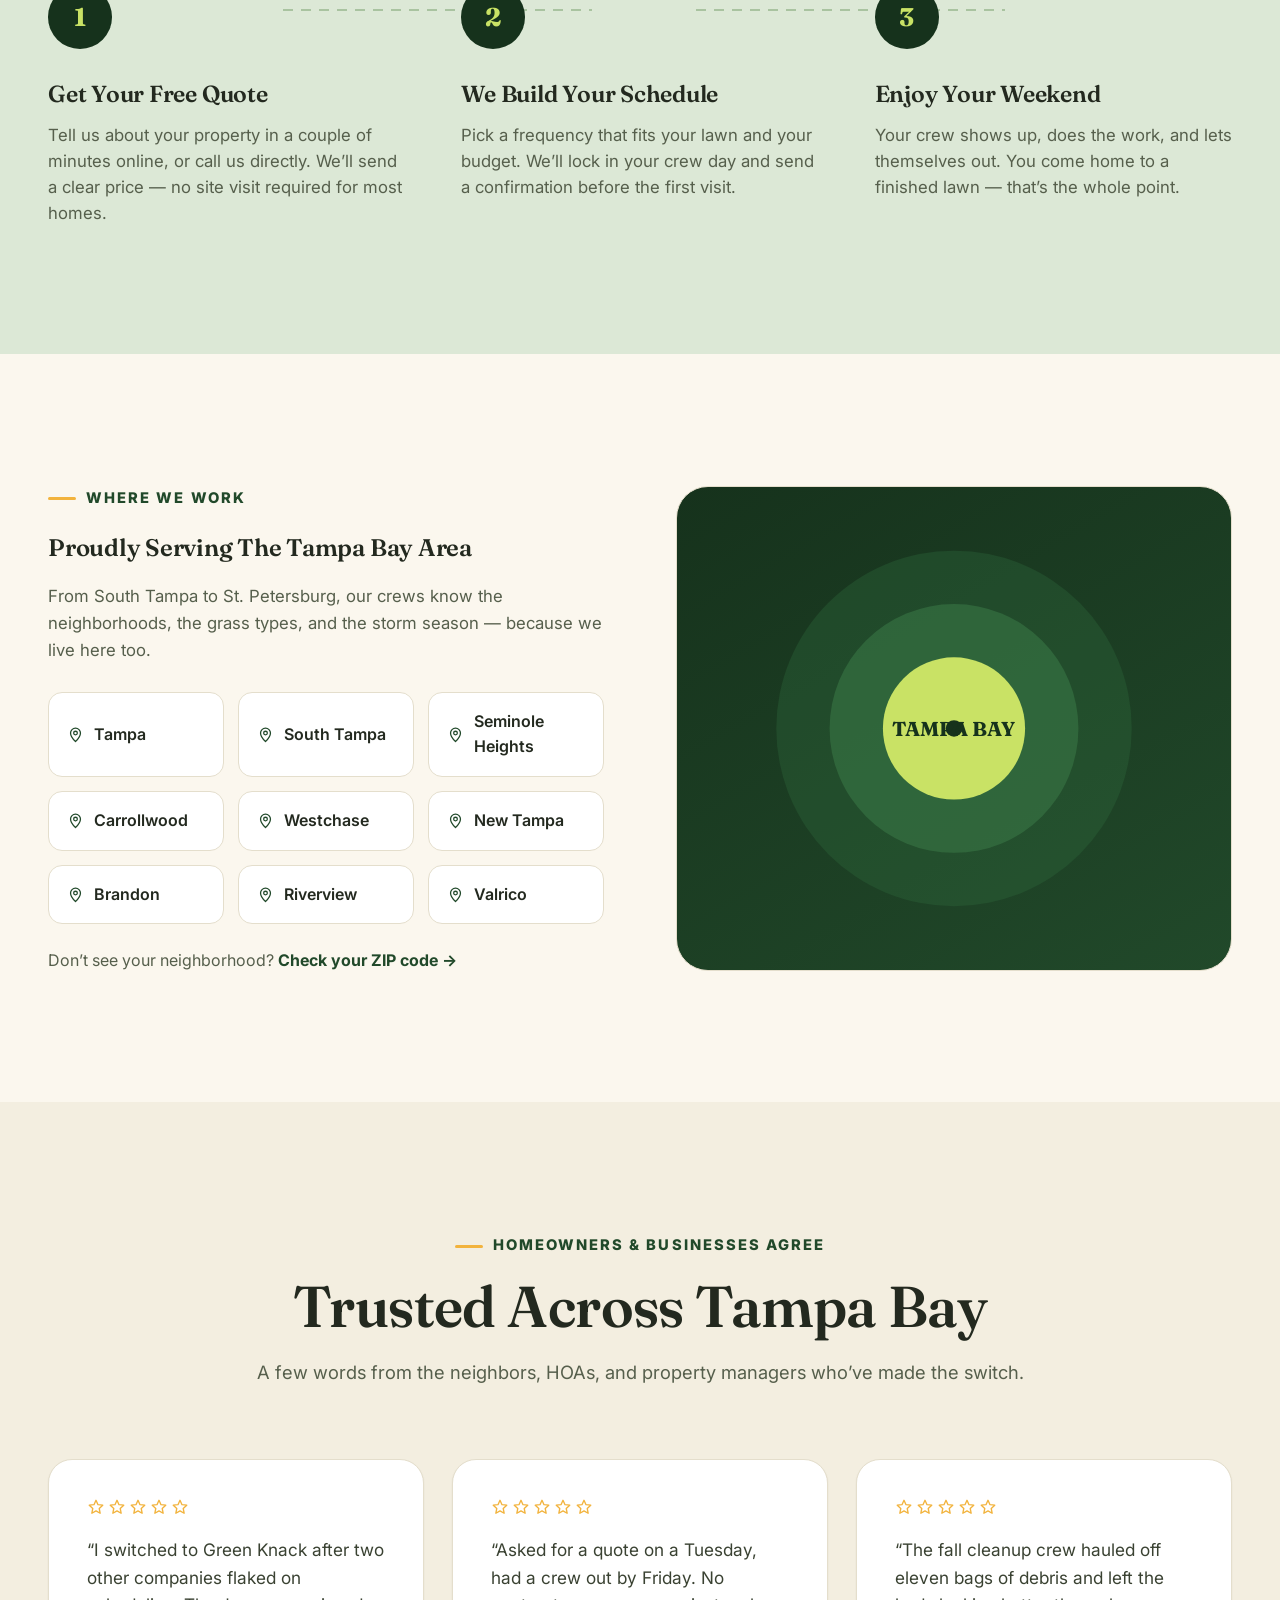
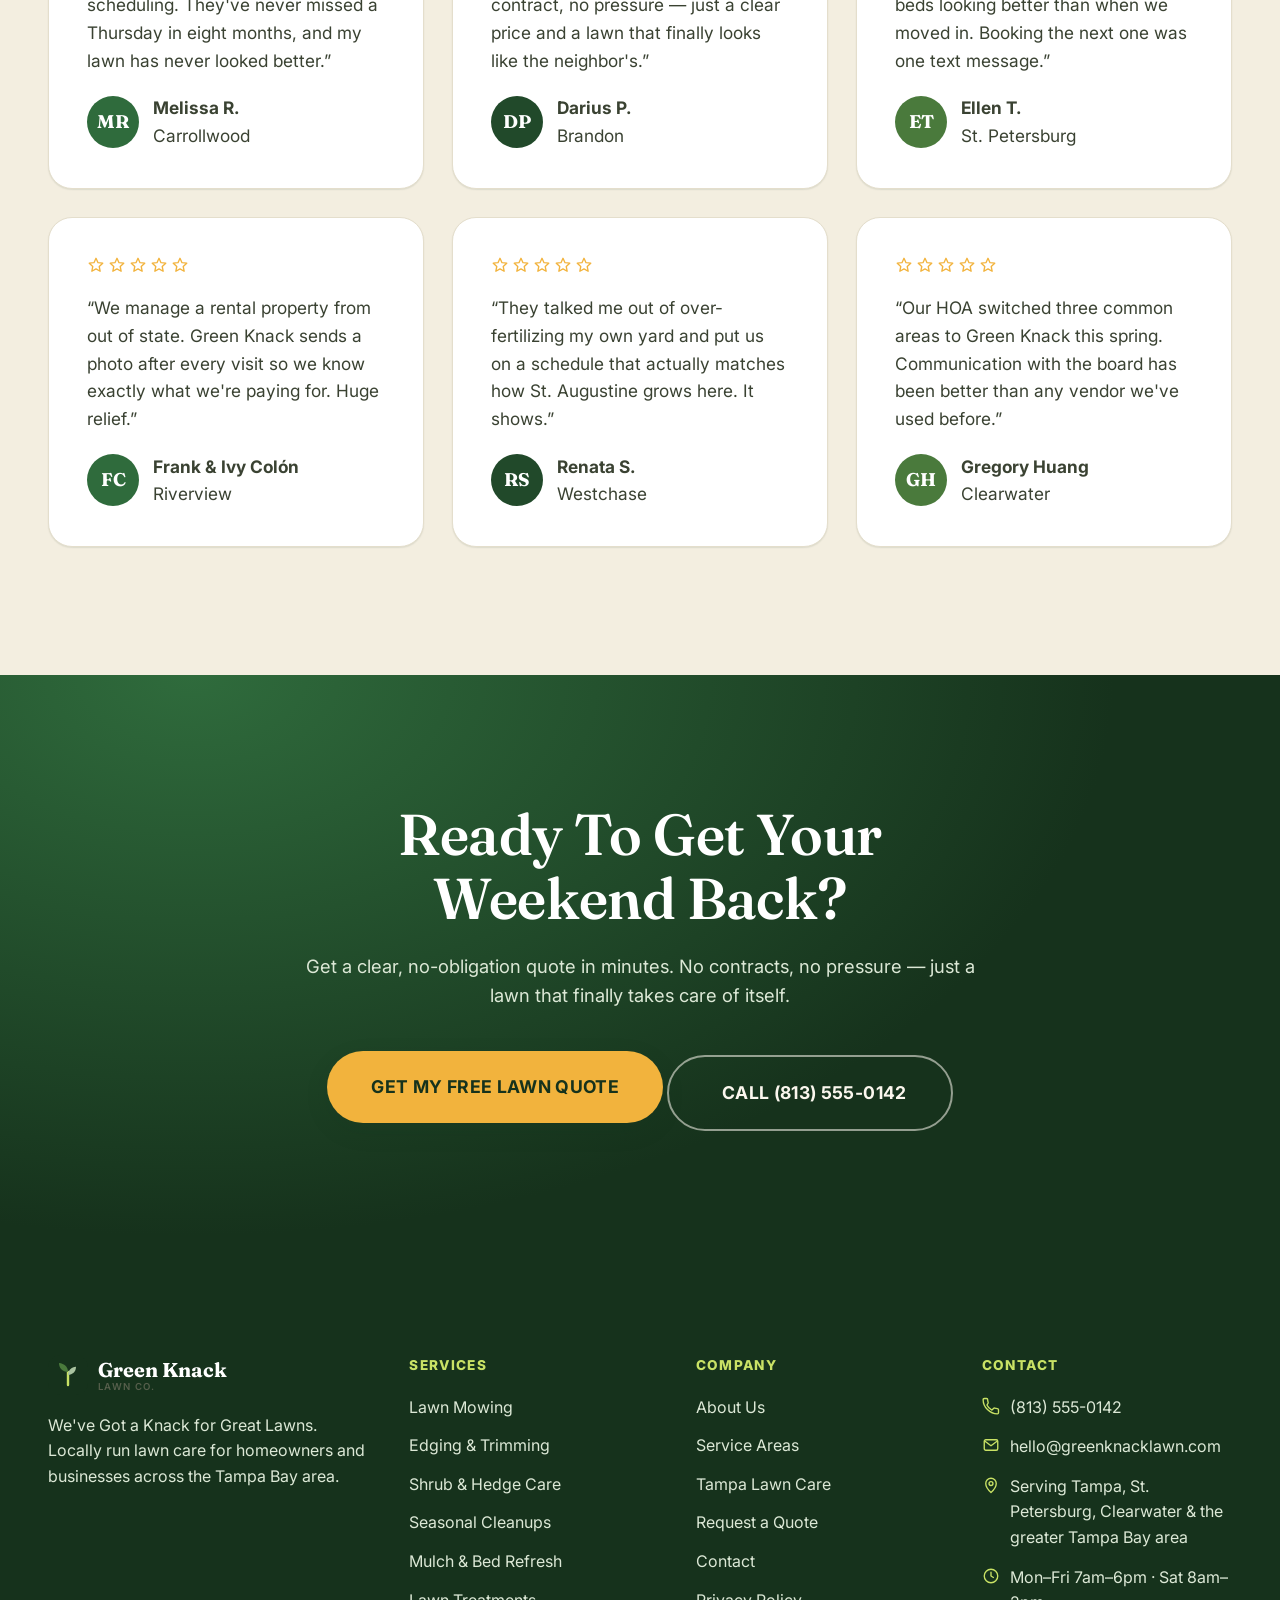
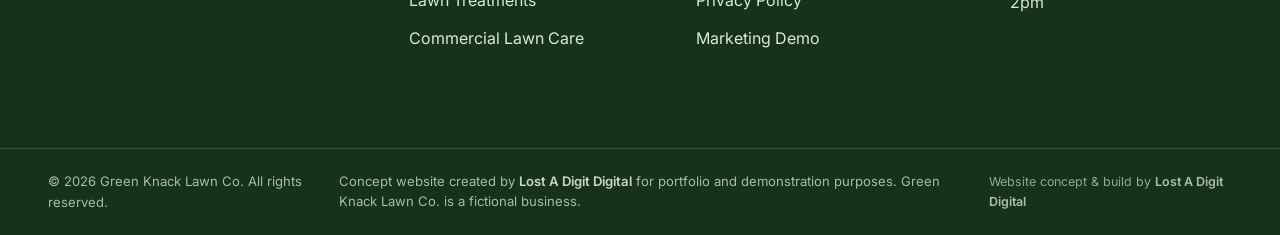
==== commit 8c648fed: "Bump stylesheet cache-buster to 2.0.2 Reusing the 2.0.1 URL for the spacing fix meant the CDN kept s" ====
--- a/index.html
+++ b/index.html
@@ -25,7 +25,7 @@
 <link rel="preconnect" href="https://fonts.googleapis.com">
 <link rel="preconnect" href="https://fonts.gstatic.com" crossorigin>
 <link href="https://fonts.googleapis.com/css2?family=Fraunces:wght@500;600;700&family=Inter:wght@400;500;600;700;800&display=swap" rel="stylesheet">
-<link rel="stylesheet" href="/css/styles.css">
+<link rel="stylesheet" href="/css/styles.css?v=2.0.2">
 
 <script type="application/ld+json">{"@context": "https://schema.org", "@type": "LocalBusiness", "@id": "https://lawn-service.lostadigitdigital.com/#business", "name": "Green Knack Lawn Co.", "description": "Residential and commercial lawn care serving the greater Tampa Bay, Florida area — mowing, hedge care, seasonal cleanups, and lawn treatments with no long-term contracts.", "url": "https://lawn-service.lostadigitdigital.com/", "telephone": "+18135550142", "email": "hello@greenknacklawn.com", "image": "https://lawn-service.lostadigitdigital.com/images/og-cover.jpg", "priceRange": "$$", "address": {"@type": "PostalAddress", "addressLocality": "Tampa", "addressRegion": "FL", "addressCountry": "US"}, "geo": {"@type": "GeoCoordinates", "latitude": 27.9506, "longitude": -82.4572}, "areaServed": [{"@type": "City", "name": "Tampa"}, {"@type": "City", "name": "South Tampa"}, {"@type": "City", "name": "Seminole Heights"}, {"@type": "City", "name": "Carrollwood"}, {"@type": "City", "name": "Westchase"}, {"@type": "City", "name": "New Tampa"}, {"@type": "City", "name": "Brandon"}, {"@type": "City", "name": "Riverview"}, {"@type": "City", "name": "Valrico"}, {"@type": "City", "name": "St. Petersburg"}, {"@type": "City", "name": "Clearwater"}, {"@type": "City", "name": "Wesley Chapel"}, {"@type": "City", "name": "Dunedin"}, {"@type": "City", "name": "Safety Harbor"}, {"@type": "City", "name": "Temple Terrace"}, {"@type": "City", "name": "Town 'n' Country"}], "openingHoursSpecification": [{"@type": "OpeningHoursSpecification", "dayOfWeek": ["Monday", "Tuesday", "Wednesday", "Thursday", "Friday"], "opens": "07:00", "closes": "18:00"}, {"@type": "OpeningHoursSpecification", "dayOfWeek": ["Saturday"], "opens": "08:00", "closes": "14:00"}], "sameAs": []}</script>
 <script type="application/ld+json">{"@context": "https://schema.org", "@type": "FAQPage", "mainEntity": [{"@type": "Question", "name": "Do I have to sign a long-term contract?", "acceptedAnswer": {"@type": "Answer", "text": "No. Green Knack runs month-to-month for every residential plan. You can pause or cancel your service with 14 days' notice — no early-termination fees, no fine print."}}, {"@type": "Question", "name": "What's included in a standard mowing visit?", "acceptedAnswer": {"@type": "Answer", "text": "Every visit includes mowing at the correct height for your grass type, string trimming around obstacles, clean edging along hard surfaces, and blowing clippings off driveways, walkways, and patios before we leave."}}, {"@type": "Question", "name": "How does billing work?", "acceptedAnswer": {"@type": "Answer", "text": "Residential customers are billed monthly to a card or ACH on file, based on the visits completed that month. Commercial accounts can be set up on a standard net-30 invoice — just ask when you request a quote."}}, {"@type": "Question", "name": "What happens if it rains on my scheduled day?", "acceptedAnswer": {"@type": "Answer", "text": "We reschedule to the next available dry day, usually within 24–48 hours, and text you the updated date. You're never charged extra for weather delays."}}, {"@type": "Question", "name": "Do you bring your own equipment?", "acceptedAnswer": {"@type": "Answer", "text": "Yes — every crew runs commercial-grade mowers, trimmers, and blowers. You never need to provide gas, tools, or storage space."}}, {"@type": "Question", "name": "Are you licensed and insured?", "acceptedAnswer": {"@type": "Answer", "text": "Yes. Green Knack Lawn Co. carries general liability coverage and workers' compensation for every crew member, and documentation is available on request for HOAs and property managers."}}, {"@type": "Question", "name": "Which parts of Tampa Bay do you serve?", "acceptedAnswer": {"@type": "Answer", "text": "We currently service Tampa, St. Petersburg, Clearwater, Brandon, Riverview, Valrico, Wesley Chapel, and the surrounding neighborhoods. Enter your ZIP code on our service area page to check your address."}}, {"@type": "Question", "name": "Can I book a one-time cleanup without ongoing service?", "acceptedAnswer": {"@type": "Answer", "text": "Absolutely. Seasonal and storm cleanups are available as standalone visits — no recurring commitment required."}}]}</script>
--- a/css/styles.css
+++ b/css/styles.css
@@ -1432,3 +1432,21 @@
   .services-hero > .container{ transform:none; }
   .services-hero .kicker{ margin-bottom:28px; }
 }
+
+/* Tighten hero vertical spacing on desktop/tablet so the CTA row stays
+   above the fold on shorter real-world viewports (browser chrome, a
+   non-maximized window) now that the hero grows instead of clipping.
+   Copy, typography, and layout are unchanged - only the gaps shrink. */
+@media (min-width:720px){
+  .hero__content,
+  .service-hero__content,
+  .page-hero > .container{ padding-block:clamp(24px,3vw,40px); }
+  .hero__eyebrow,
+  .service-hero__content .kicker{ margin-bottom:16px; }
+  .hero__content p,
+  .service-hero__content p,
+  .page-hero p{ margin-top:14px; }
+  .hero__content .hero__ctas,
+  .service-hero__content .hero__ctas,
+  .page-hero .hero__ctas{ margin-top:20px; gap:14px; }
+}
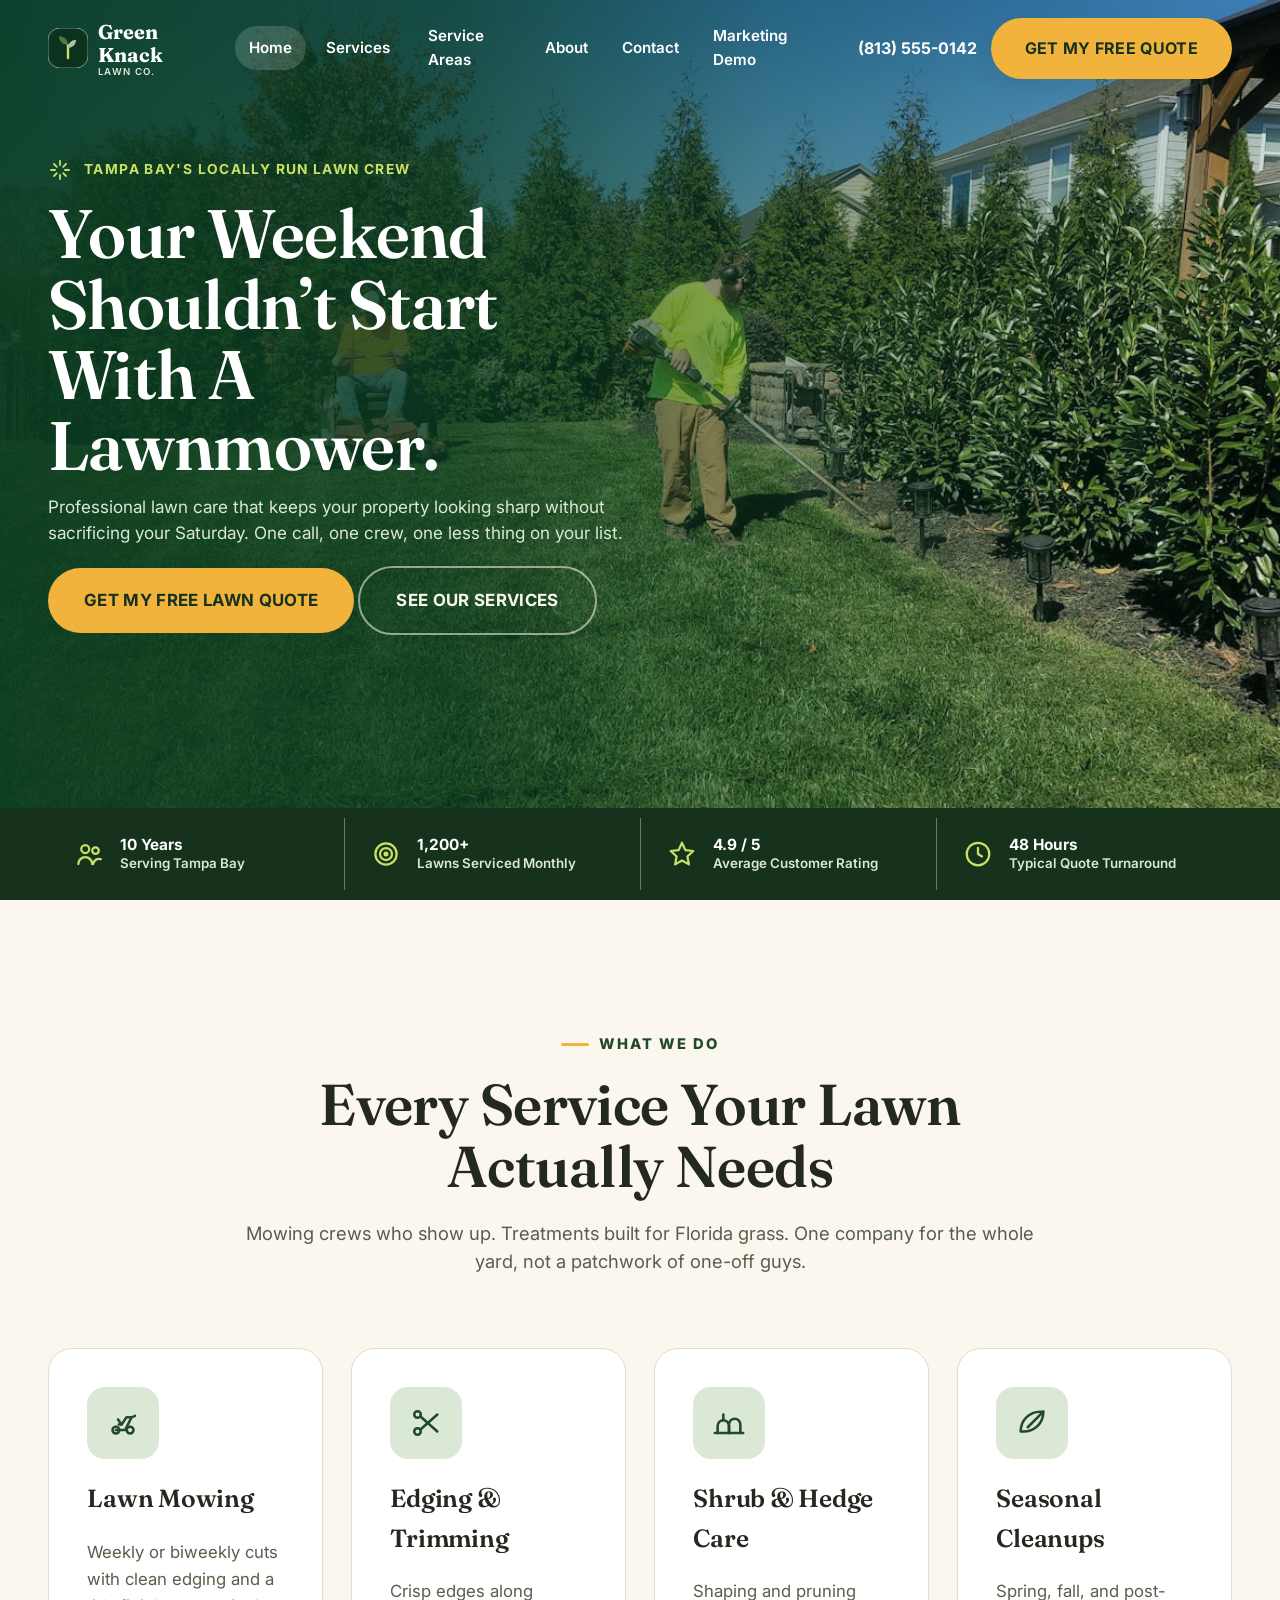
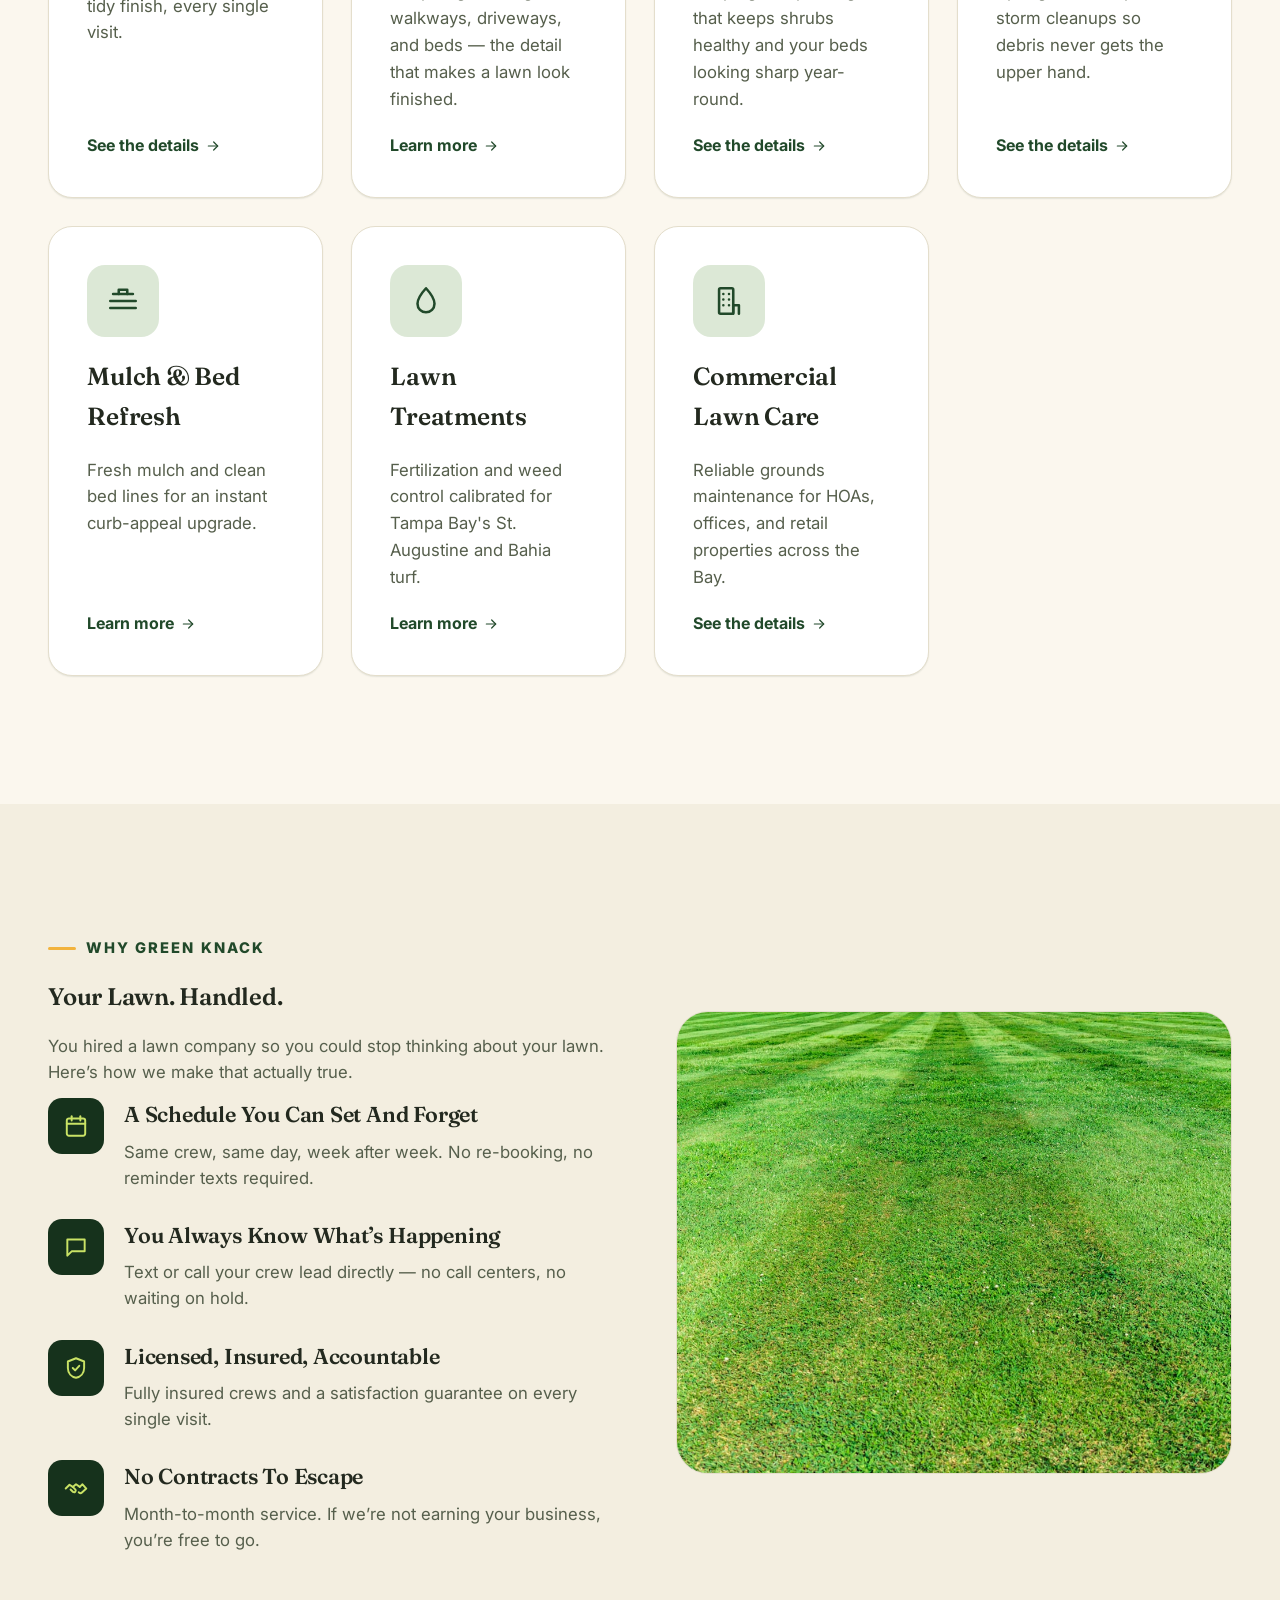
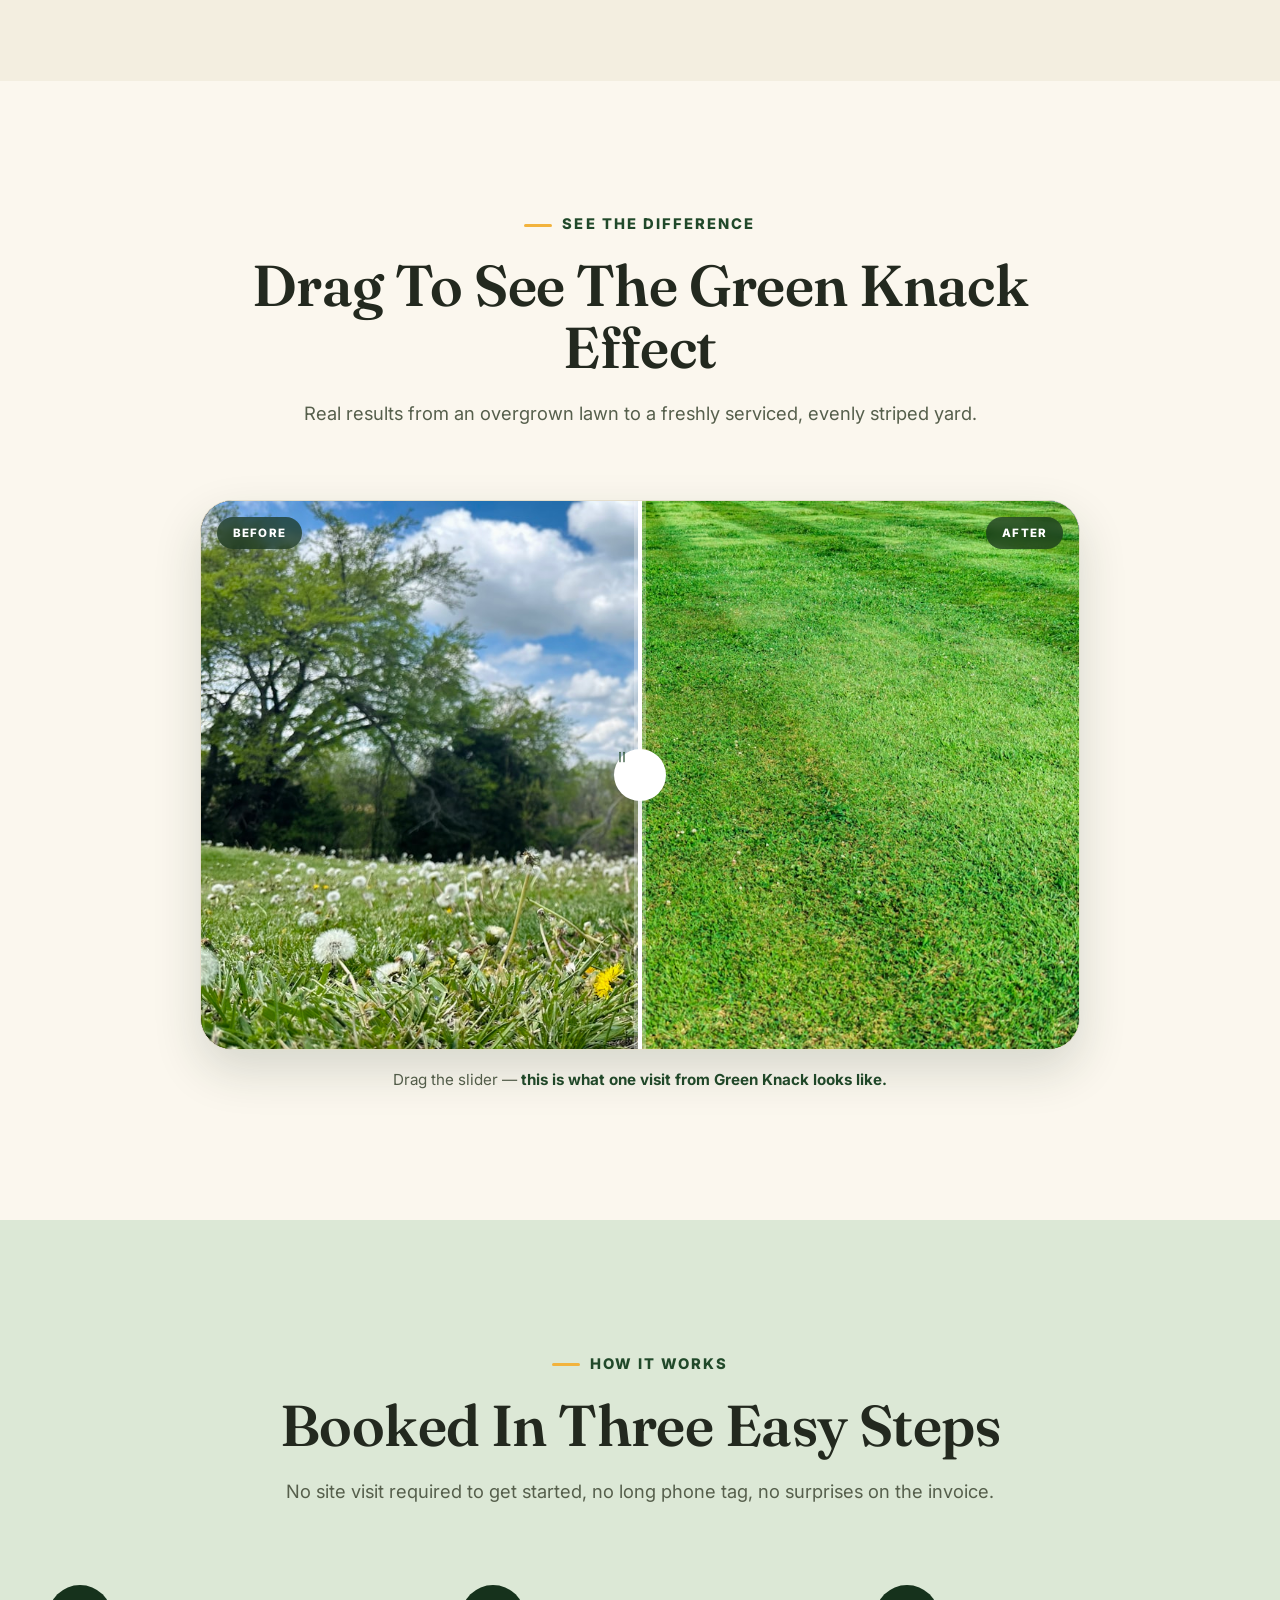
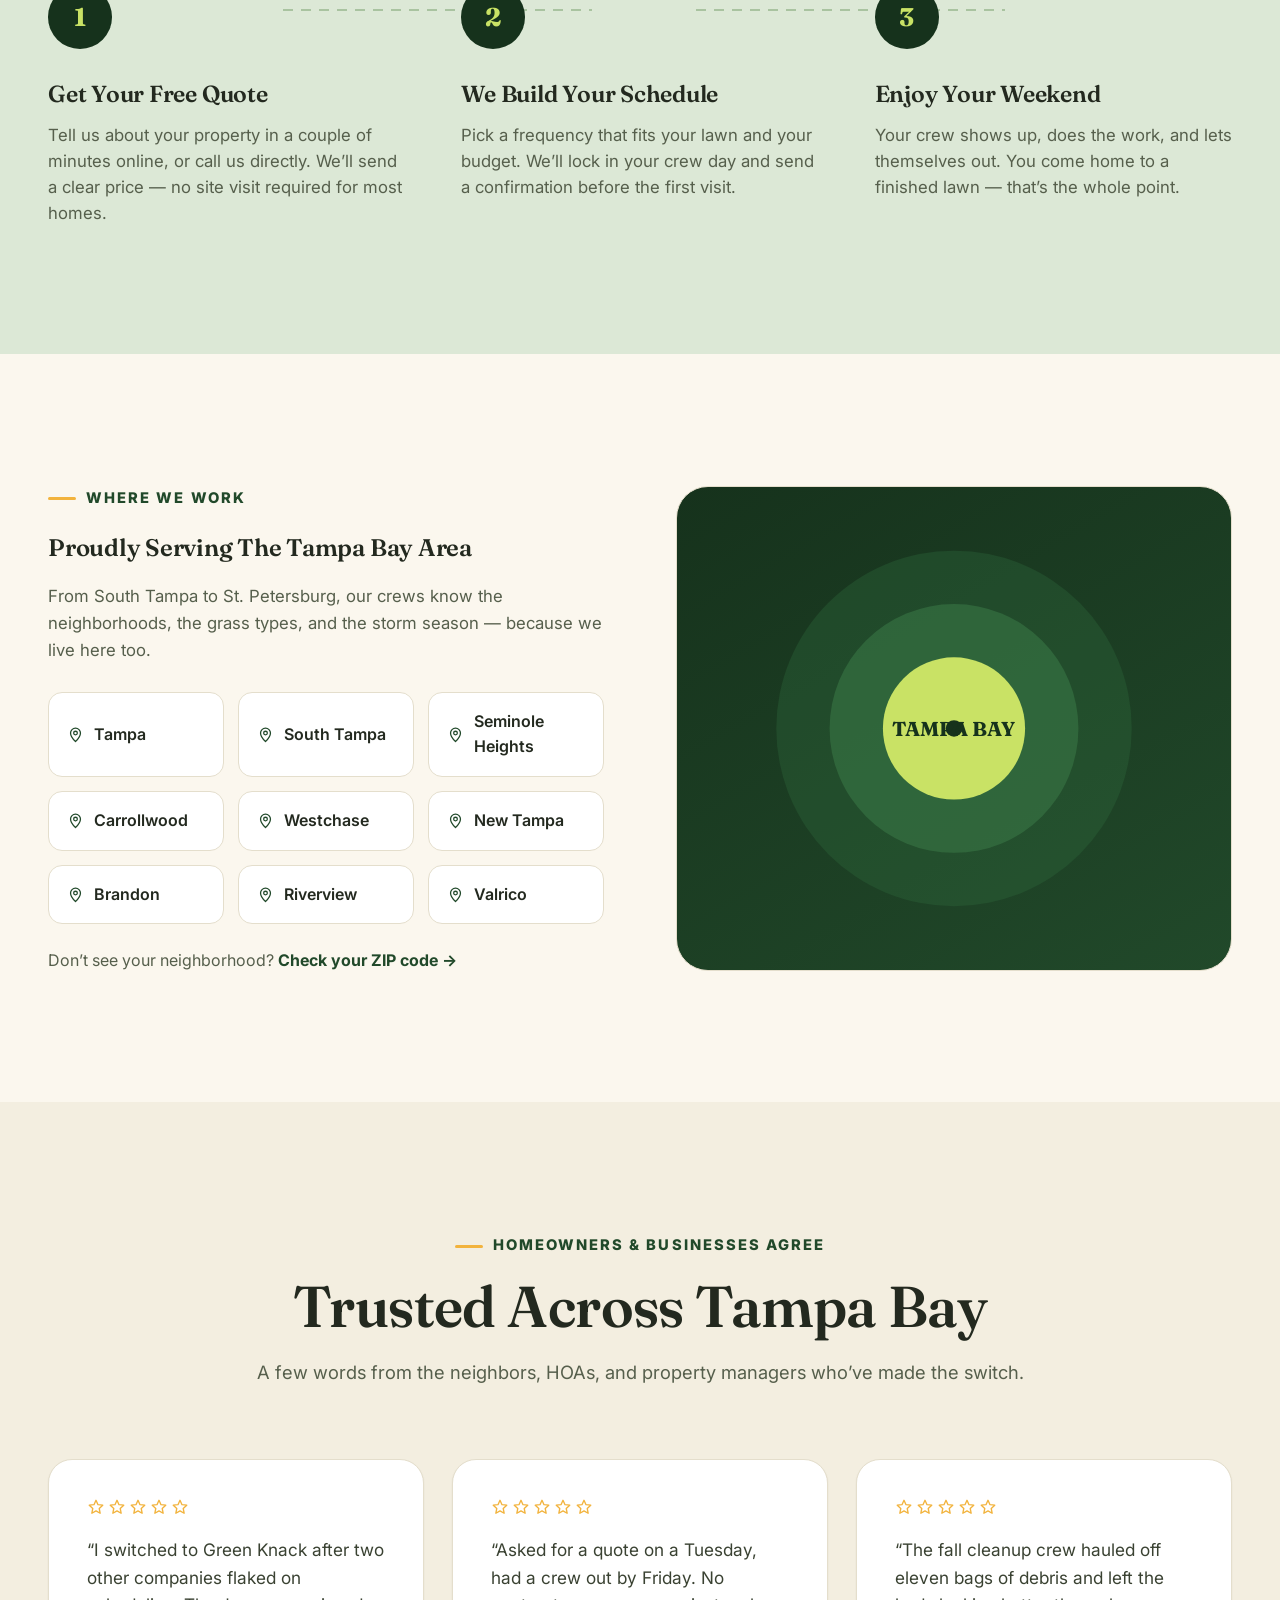
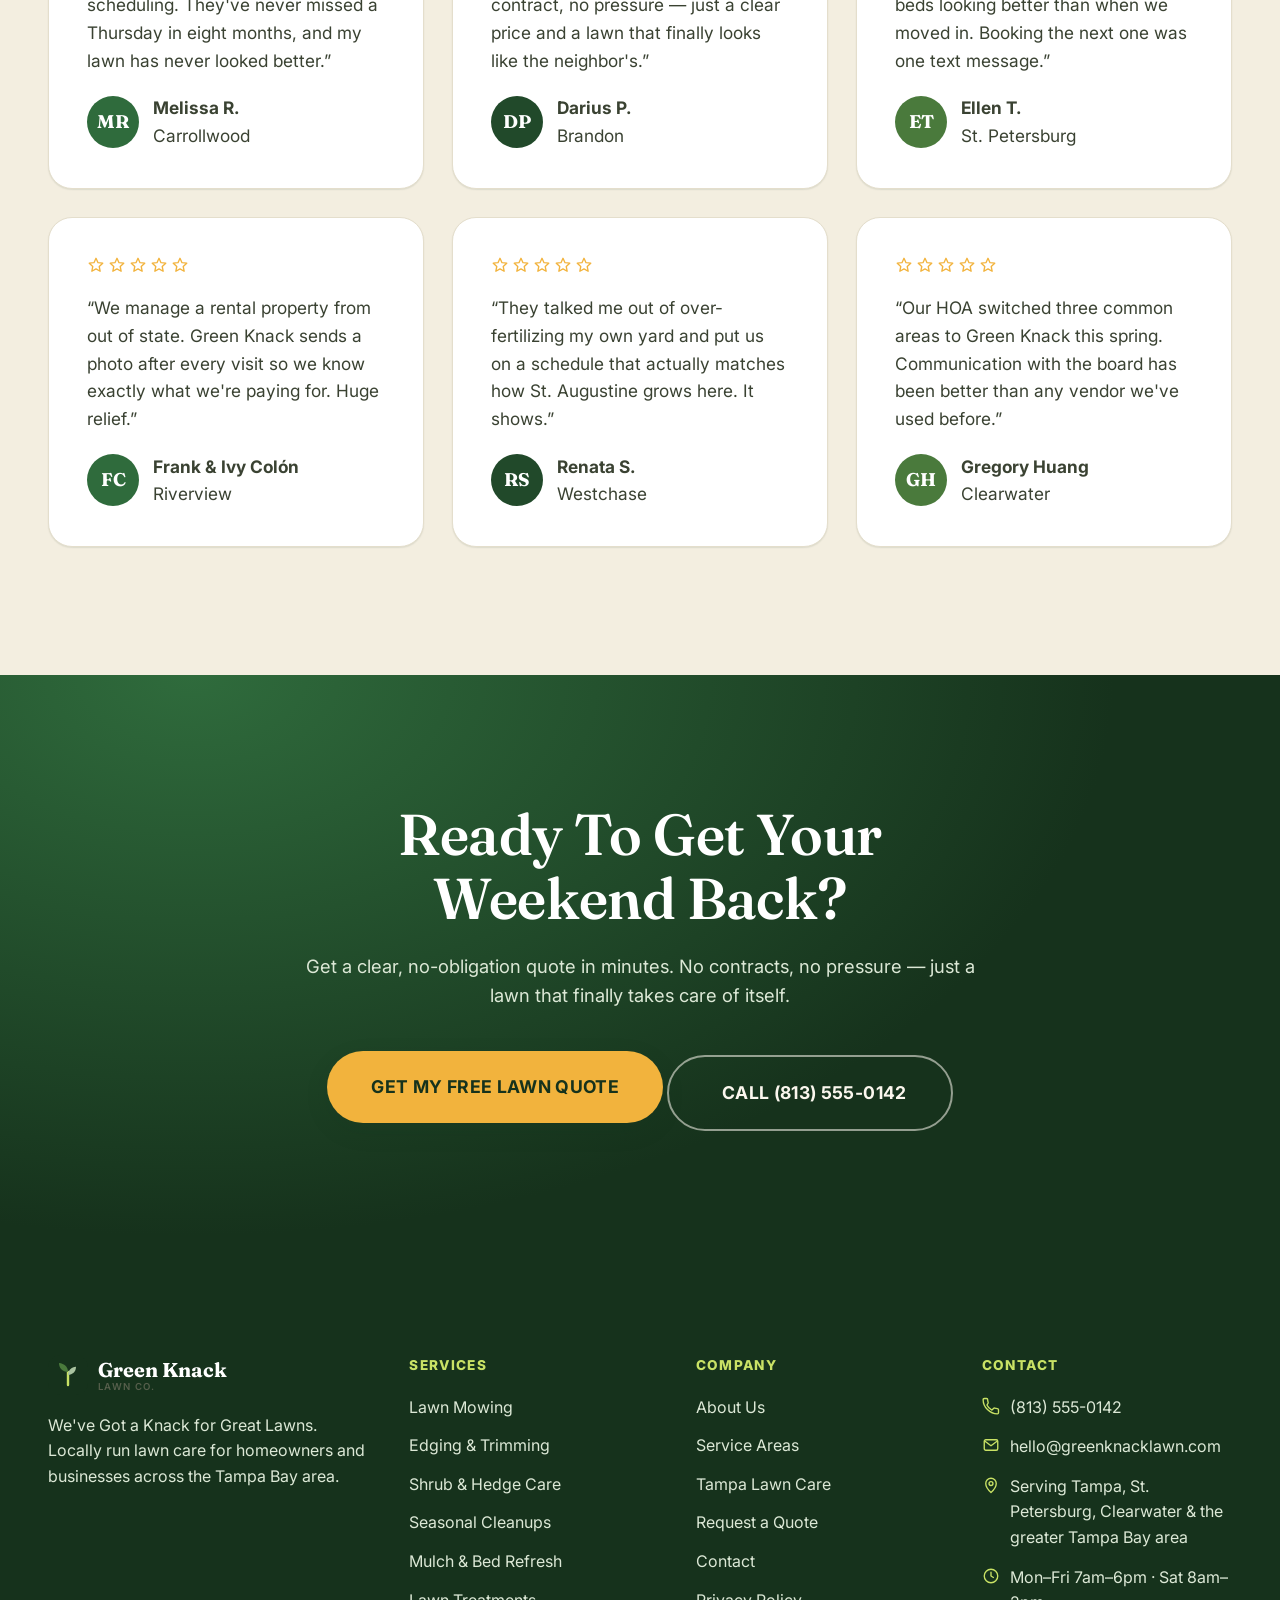
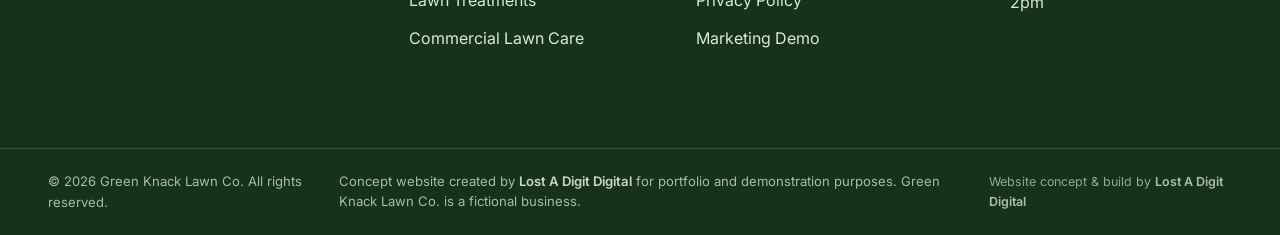
==== commit 440d6722: "Reduce hero eyebrow top padding by 15% Cache-bust to 2.0.3 so the CDN doesn't keep serving the previ" ====
--- a/index.html
+++ b/index.html
@@ -25,7 +25,7 @@
 <link rel="preconnect" href="https://fonts.googleapis.com">
 <link rel="preconnect" href="https://fonts.gstatic.com" crossorigin>
 <link href="https://fonts.googleapis.com/css2?family=Fraunces:wght@500;600;700&family=Inter:wght@400;500;600;700;800&display=swap" rel="stylesheet">
-<link rel="stylesheet" href="/css/styles.css?v=2.0.2">
+<link rel="stylesheet" href="/css/styles.css?v=2.0.3">
 
 <script type="application/ld+json">{"@context": "https://schema.org", "@type": "LocalBusiness", "@id": "https://lawn-service.lostadigitdigital.com/#business", "name": "Green Knack Lawn Co.", "description": "Residential and commercial lawn care serving the greater Tampa Bay, Florida area — mowing, hedge care, seasonal cleanups, and lawn treatments with no long-term contracts.", "url": "https://lawn-service.lostadigitdigital.com/", "telephone": "+18135550142", "email": "hello@greenknacklawn.com", "image": "https://lawn-service.lostadigitdigital.com/images/og-cover.jpg", "priceRange": "$$", "address": {"@type": "PostalAddress", "addressLocality": "Tampa", "addressRegion": "FL", "addressCountry": "US"}, "geo": {"@type": "GeoCoordinates", "latitude": 27.9506, "longitude": -82.4572}, "areaServed": [{"@type": "City", "name": "Tampa"}, {"@type": "City", "name": "South Tampa"}, {"@type": "City", "name": "Seminole Heights"}, {"@type": "City", "name": "Carrollwood"}, {"@type": "City", "name": "Westchase"}, {"@type": "City", "name": "New Tampa"}, {"@type": "City", "name": "Brandon"}, {"@type": "City", "name": "Riverview"}, {"@type": "City", "name": "Valrico"}, {"@type": "City", "name": "St. Petersburg"}, {"@type": "City", "name": "Clearwater"}, {"@type": "City", "name": "Wesley Chapel"}, {"@type": "City", "name": "Dunedin"}, {"@type": "City", "name": "Safety Harbor"}, {"@type": "City", "name": "Temple Terrace"}, {"@type": "City", "name": "Town 'n' Country"}], "openingHoursSpecification": [{"@type": "OpeningHoursSpecification", "dayOfWeek": ["Monday", "Tuesday", "Wednesday", "Thursday", "Friday"], "opens": "07:00", "closes": "18:00"}, {"@type": "OpeningHoursSpecification", "dayOfWeek": ["Saturday"], "opens": "08:00", "closes": "14:00"}], "sameAs": []}</script>
 <script type="application/ld+json">{"@context": "https://schema.org", "@type": "FAQPage", "mainEntity": [{"@type": "Question", "name": "Do I have to sign a long-term contract?", "acceptedAnswer": {"@type": "Answer", "text": "No. Green Knack runs month-to-month for every residential plan. You can pause or cancel your service with 14 days' notice — no early-termination fees, no fine print."}}, {"@type": "Question", "name": "What's included in a standard mowing visit?", "acceptedAnswer": {"@type": "Answer", "text": "Every visit includes mowing at the correct height for your grass type, string trimming around obstacles, clean edging along hard surfaces, and blowing clippings off driveways, walkways, and patios before we leave."}}, {"@type": "Question", "name": "How does billing work?", "acceptedAnswer": {"@type": "Answer", "text": "Residential customers are billed monthly to a card or ACH on file, based on the visits completed that month. Commercial accounts can be set up on a standard net-30 invoice — just ask when you request a quote."}}, {"@type": "Question", "name": "What happens if it rains on my scheduled day?", "acceptedAnswer": {"@type": "Answer", "text": "We reschedule to the next available dry day, usually within 24–48 hours, and text you the updated date. You're never charged extra for weather delays."}}, {"@type": "Question", "name": "Do you bring your own equipment?", "acceptedAnswer": {"@type": "Answer", "text": "Yes — every crew runs commercial-grade mowers, trimmers, and blowers. You never need to provide gas, tools, or storage space."}}, {"@type": "Question", "name": "Are you licensed and insured?", "acceptedAnswer": {"@type": "Answer", "text": "Yes. Green Knack Lawn Co. carries general liability coverage and workers' compensation for every crew member, and documentation is available on request for HOAs and property managers."}}, {"@type": "Question", "name": "Which parts of Tampa Bay do you serve?", "acceptedAnswer": {"@type": "Answer", "text": "We currently service Tampa, St. Petersburg, Clearwater, Brandon, Riverview, Valrico, Wesley Chapel, and the surrounding neighborhoods. Enter your ZIP code on our service area page to check your address."}}, {"@type": "Question", "name": "Can I book a one-time cleanup without ongoing service?", "acceptedAnswer": {"@type": "Answer", "text": "Absolutely. Seasonal and storm cleanups are available as standalone visits — no recurring commitment required."}}]}</script>
--- a/css/styles.css
+++ b/css/styles.css
@@ -1443,6 +1443,7 @@
   .page-hero > .container{ padding-block:clamp(24px,3vw,40px); }
   .hero__eyebrow,
   .service-hero__content .kicker{ margin-bottom:16px; }
+  .hero__eyebrow{ padding-top:15px; }
   .hero__content p,
   .service-hero__content p,
   .page-hero p{ margin-top:14px; }
